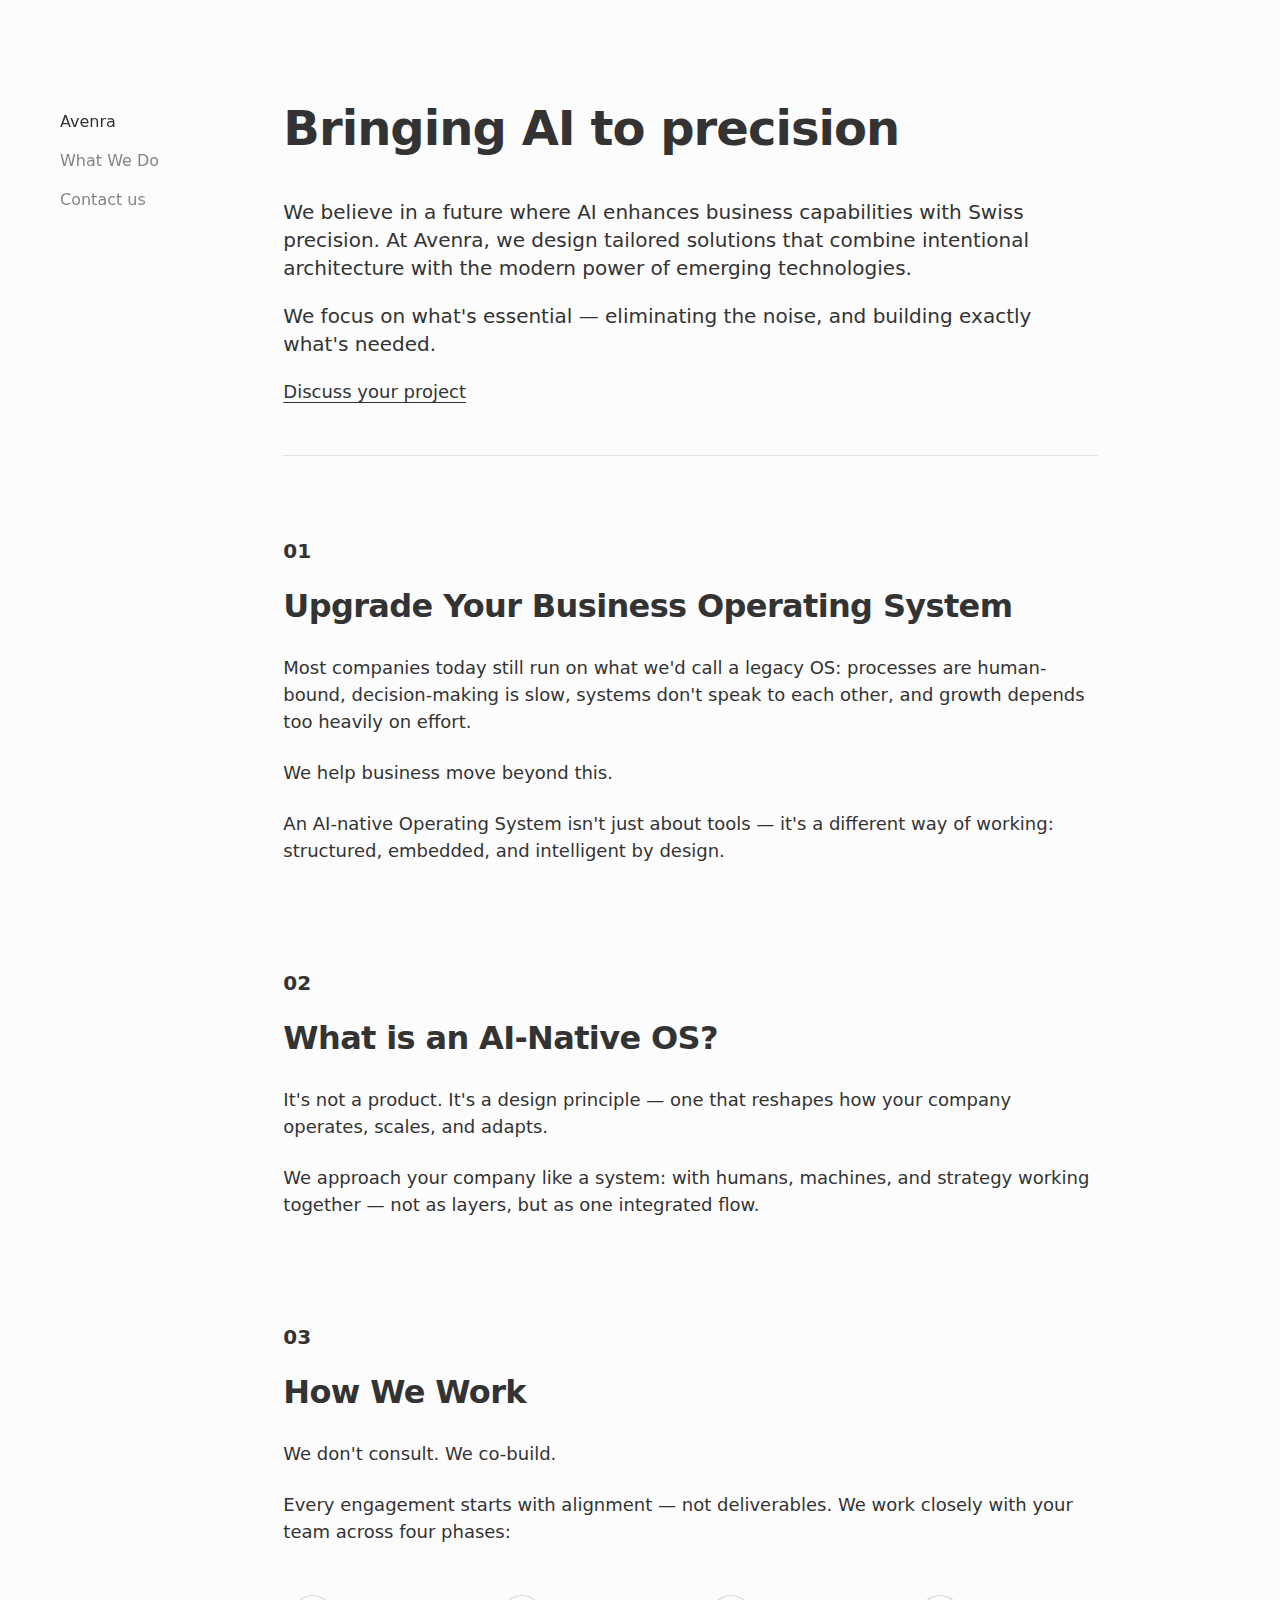
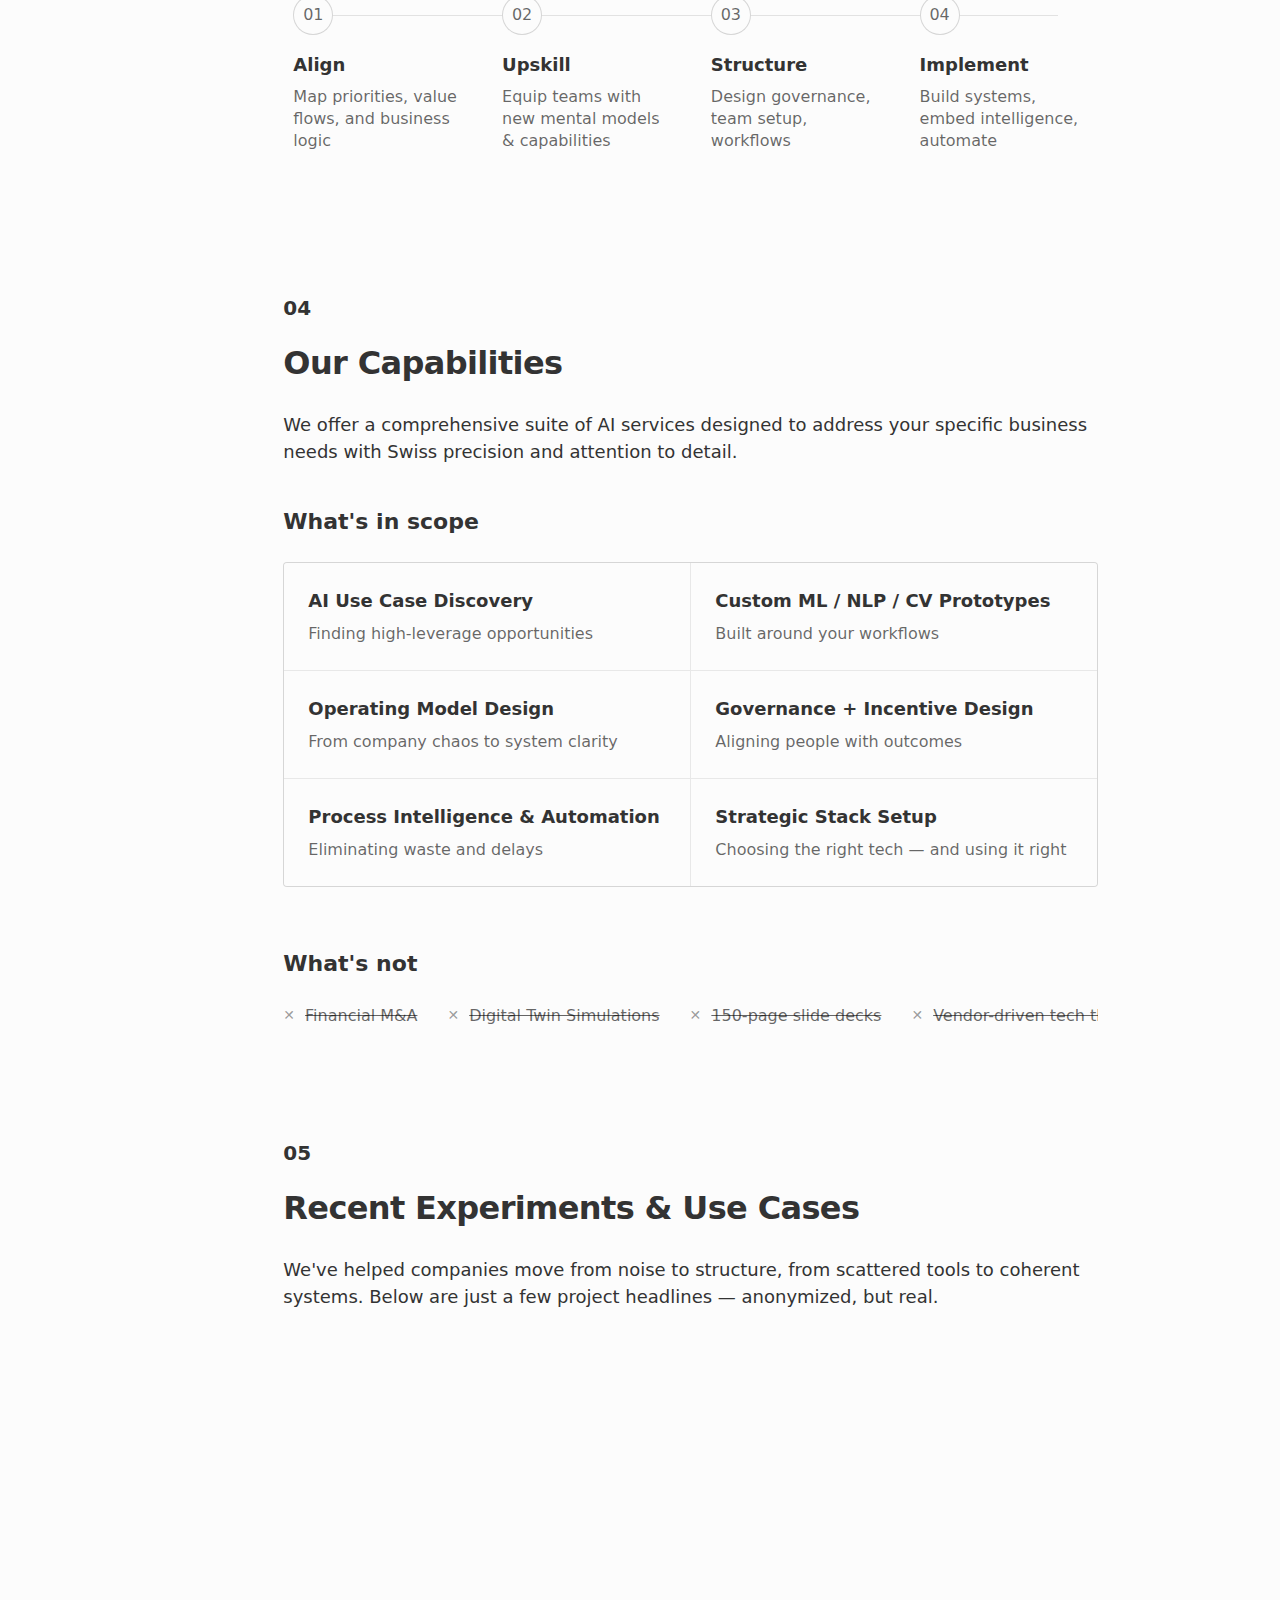
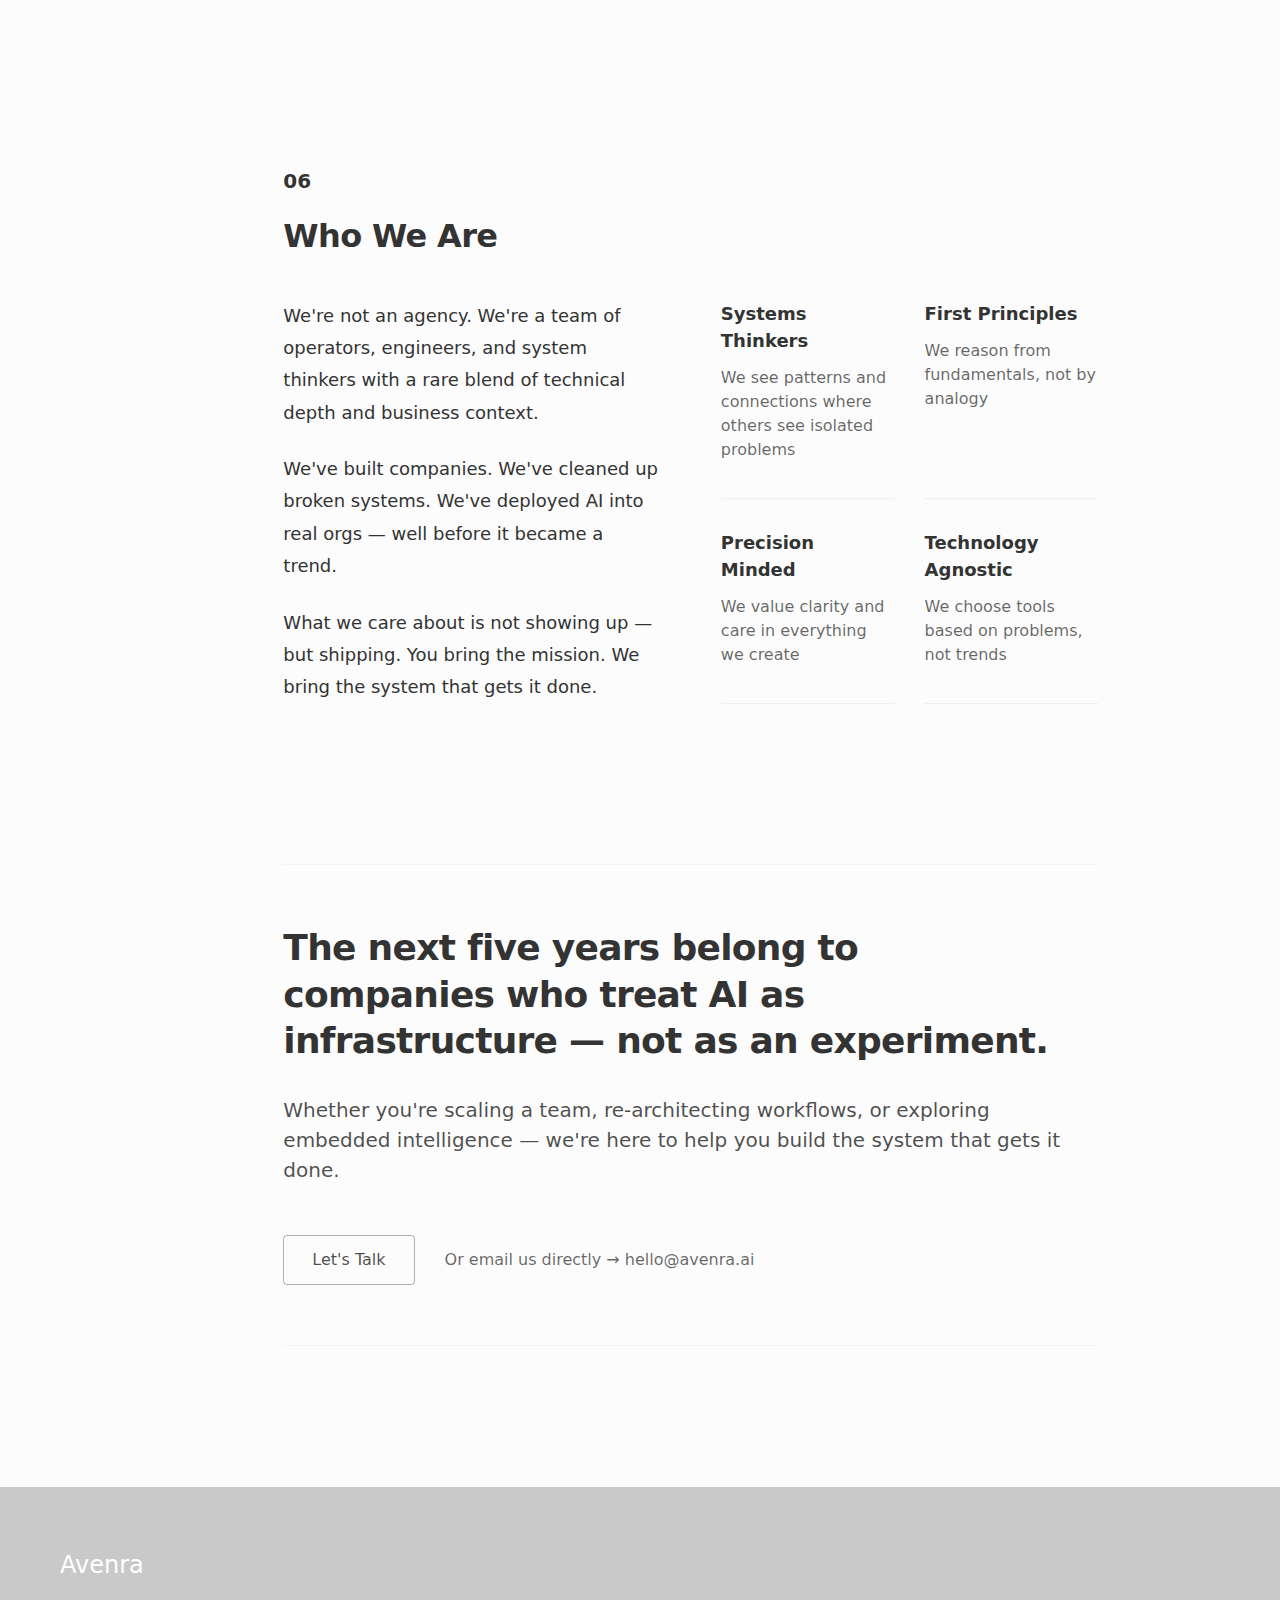
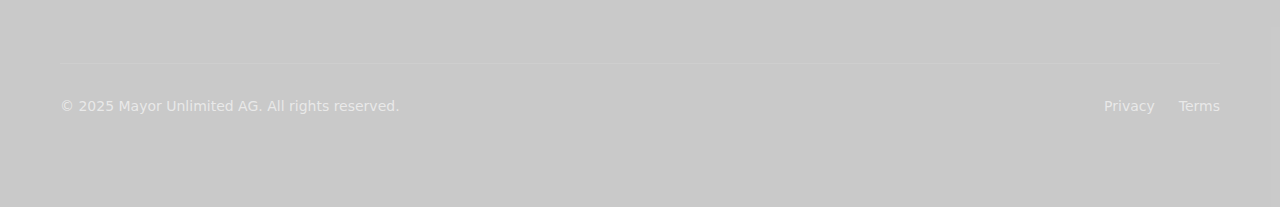
==== index.html @ 65e998b4 "Footer and minor fixes" ====
<!DOCTYPE html>
<html lang="en">
<head>
    <meta charset="UTF-8">
    <meta name="viewport" content="width=device-width, initial-scale=1.0">
    <title>Avenra | AI Solutions with Swiss Precision</title>
    <link rel="stylesheet" href="styles.css">
    <link rel="icon" href="favicon.svg" type="image/svg+xml">
    <link rel="icon" href="favicon.ico" type="image/x-icon">
    <link rel="apple-touch-icon" href="favicon.svg">
</head>
<body>
    <div class="main-grid">
        <div class="sidebar">
            <nav class="sidebar-nav">
                <a href="#top" class="active">Avenra</a>
                <a href="#capabilities">What We Do</a>
                <a href="#cta-section">Contact us</a>
            </nav>
        </div>

        <main class="content" id="top">
            <section class="hero">
                <h1>Bringing AI to precision</h1>
                <div class="hero-description">
                    <p>We believe in a future where AI enhances business capabilities with Swiss precision.
                        At Avenra, we design tailored solutions that combine intentional 
                        architecture with the modern power of emerging technologies.</p>
                    <p>We focus on what's essential — eliminating the noise, and building exactly what's needed.</p>
                    <a href="mailto:info@avenra.ai" class="text-link">Discuss your project</a>
                </div>
            </section>
            
            <hr class="section-divider">

            <section id="solutions" class="feature">
                <div class="feature-number">01</div>
                <h2>Upgrade Your Business Operating System</h2>
                <p>
                    Most companies today still run on what we'd call a legacy OS: processes are human-bound, 
                    decision-making is slow, systems don't speak to each other, and growth depends too heavily on effort.</p>
                <p>We help business move beyond this. </p>
                <p>    An AI-native Operating System isn't just about tools — it's a different way of working: structured, embedded, and intelligent by design.
                </p>
            </section>

            <section class="feature">
                <div class="feature-number">02</div>
                <h2>What is an AI-Native OS?</h2>
                <p>It's not a product.
                    It's a design principle — one that reshapes how your company operates, scales, and adapts.</p>
                    <p>We approach your company like a system:
                        with humans, machines, and strategy working together — not as layers, but as one integrated flow.</p>
            </section>

            <section class="feature">
                <div class="feature-number">03</div>
                <h2>How We Work</h2>
                <p>We don't consult. We co-build.</p>
                <p>Every engagement starts with alignment — not deliverables.
                    We work closely with your team across four phases:</p>
                
                <div class="work-steps">
                    <div class="step">
                        <div class="step-number">01</div>
                        <h3>Align</h3>
                        <p>Map priorities, value flows, and business logic</p>
                    </div>
                    <div class="step">
                        <div class="step-number">02</div>
                        <h3>Upskill</h3>
                        <p>Equip teams with new mental models & capabilities</p>
                    </div>
                    <div class="step">
                        <div class="step-number">03</div>
                        <h3>Structure</h3>
                        <p>Design governance, team setup, workflows</p>
                    </div>
                    <div class="step">
                        <div class="step-number">04</div>
                        <h3>Implement</h3>
                        <p>Build systems, embed intelligence, automate</p>
                    </div>
                </div>
            </section>

            <section class="feature" id="capabilities">
                <div class="feature-number">04</div>
                <h2>Our Capabilities</h2>
                <p>We offer a comprehensive suite of AI services designed to address your specific business needs with Swiss precision and attention to detail.</p>
                
                <div class="scope-header">What's in scope</div>
                
                <div class="capabilities-grid">
                    <div class="capability-item">
                        <h3>AI Use Case Discovery</h3>
                        <p>Finding high-leverage opportunities</p>
                    </div>
                    <div class="capability-item">
                        <h3>Custom ML / NLP / CV Prototypes</h3>
                        <p>Built around your workflows</p>
                    </div>
                    <div class="capability-item">
                        <h3>Operating Model Design</h3>
                        <p>From company chaos to system clarity</p>
                    </div>
                    <div class="capability-item">
                        <h3>Governance + Incentive Design</h3>
                        <p>Aligning people with outcomes</p>
                    </div>
                    <div class="capability-item">
                        <h3>Process Intelligence & Automation</h3>
                        <p>Eliminating waste and delays</p>
                    </div>
                    <div class="capability-item">
                        <h3>Strategic Stack Setup</h3>
                        <p>Choosing the right tech — and using it right</p>
                    </div>
                </div>
                
                <div class="not-in-scope">
                    <h3>What's not</h3>
                    <div class="not-in-scope-items">
                        <div class="not-item">
                            <span>Financial M&A</span>
                        </div>
                        <div class="not-item">
                            <span>Digital Twin Simulations</span>
                        </div>
                        <div class="not-item">
                            <span>150-page slide decks</span>
                        </div>
                        <div class="not-item">
                            <span>Vendor-driven tech theatre</span>
                        </div>
                    </div>
                </div>
            </section>

            <section class="feature">
                <div class="feature-number">05</div>
                <h2>Recent Experiments & Use Cases</h2>
                <p>We've helped companies move from noise to structure, from scattered tools to coherent systems. Below are just a few project headlines — anonymized, but real.</p>
                
                <div class="case-tiles">
                    <div class="case-tile">
                        <div class="case-tag">Commercial</div>
                        <h3>Rebuilding a scaleup's commercial engine using AI workflows</h3>
                    </div>
                    
                    <div class="case-tile">
                        <div class="case-tag">Operations</div>
                        <h3>Installing an internal GPT for operations & compliance</h3>
                    </div>
                    
                    <div class="case-tile">
                        <div class="case-tag">Growth</div>
                        <h3>Turning product signals into warm outbound</h3>
                    </div>
                    
                    <div class="case-tile">
                        <div class="case-tag">Green Energy</div>
                        <h3>Designing an operating model for a green energy startup</h3>
                    </div>
                </div>
            </section>
            
            <section class="feature who-we-are">
                <div class="feature-number">06</div>
                <h2>Who We Are</h2>
                
                <div class="manifesto-layout">
                    <div class="manifesto-text">
                        <p>We're not an agency. We're a team of operators, engineers, and system thinkers with a rare blend of technical depth and business context.</p>
                        <p>We've built companies. We've cleaned up broken systems. We've deployed AI into real orgs — well before it became a trend.</p>
                        <p>What we care about is not showing up — but shipping. You bring the mission. We bring the system that gets it done.</p>
                    </div>
                    
                    <div class="values-grid">
                        <div class="value-item">
                            <h3>Systems Thinkers</h3>
                            <p>We see patterns and connections where others see isolated problems</p>
                        </div>
                        
                        <div class="value-item">
                            <h3>First Principles</h3>
                            <p>We reason from fundamentals, not by analogy</p>
                        </div>
                        
                        <div class="value-item">
                            <h3>Precision Minded</h3>
                            <p>We value clarity and care in everything we create</p>
                        </div>
                        
                        <div class="value-item">
                            <h3>Technology Agnostic</h3>
                            <p>We choose tools based on problems, not trends</p>
                        </div>
                    </div>
                </div>
            </section>
            
            <section class="cta-section" id="cta-section">
                <div class="cta-content">
                    <h2>The next five years belong to companies who treat AI as infrastructure — not as an experiment.</h2>
                    <p>Whether you're scaling a team, re-architecting workflows, or exploring embedded intelligence — we're here to help you build the system that gets it done.</p>
                    
                    <div class="cta-buttons">
                        <a href="#" class="btn-primary">Let's Talk</a>
                        <a href="mailto:hello@avenra.ai" class="btn-secondary">Or email us directly → hello@avenra.ai</a>
                    </div>
                </div>
            </section>
        </main>
    </div>
    
    <div class="clear-fix"></div>
    
    <footer class="footer">
        <div class="footer-bg">
            <video autoplay muted loop playsinline>
                <source src="Serene Alpine Valley Composition.mp4" type="video/mp4">
                <img src="background.png" alt="Alpine landscape">
            </video>
            <div class="overlay"></div>
        </div>
        
        <div class="footer-container">
            <!-- Top section with logo and nav -->
            <div class="footer-top">
                <!-- Left side -->
                <div class="footer-logo">Avenra</div>
                
            </div>
            
            <!-- Bottom section with copyright and legal -->
            <div class="footer-bottom">
                <div class="footer-copyright">© 2025 Mayor Unlimited AG. All rights reserved.</div>
                <div class="footer-legal">
                    <a href="/privacy.html">Privacy</a>
                    <a href="/terms.html">Terms</a>
                </div>
            </div>
        </div>
    </footer>
    
    <script src="script.js"></script>
</body>
</html>
---- styles.css ----
/* Base styles */
:root {
    --primary-color: #0047AB; /* Swiss blue */
    --accent-color: #FF0000; /* Swiss red */
    --text-color: #333333;
    --light-color: #FFFFFF;
    --background-color: #FCFCFC;
    --font-sans: system-ui, -apple-system, BlinkMacSystemFont, "Segoe UI", Roboto, Oxygen, Ubuntu, Cantarell, "Open Sans", "Helvetica Neue", sans-serif;
    --grid-columns: 12; /* 12-column grid */
    --grid-gap: 20px; /* Gap between grid columns */
    --container-width: 1200px; /* Maximum container width */
}

* {
    margin: 0;
    padding: 0;
    box-sizing: border-box;
}

html, body {
    margin: 0;
    padding: 0;
    width: 100%;
    overflow-x: hidden;
    min-height: 100%;
}

html {
    scroll-behavior: smooth;
    scroll-padding-top: 80px; /* Adjusted padding for better alignment with navbar */
}

body {
    font-family: var(--font-sans);
    line-height: 1.5;
    color: var(--text-color);
    background-color: var(--background-color);
    min-height: 100vh;
    display: block;
    margin: 0 auto;
    position: relative;
    overflow-x: hidden;
    width: 100%;
}

a {
    color: inherit;
    text-decoration: none;
}

/* Sidebar */
.sidebar {
    grid-column: 1 / 4; /* Move sidebar to start at column 2 */
    position: fixed;
    top: 0;
    bottom: 0;
    padding: 110px 0 40px 20px; /* Increase top padding to match content */
    display: flex;
    flex-direction: column;
    z-index: 100;
}

/* Logo removed */

.sidebar-nav {
    display: flex;
    flex-direction: column;
    gap: 15px; /* Increase gap for less tight menu */
    padding-top: 0; /* Remove padding as we adjusted the sidebar padding */
}

.sidebar-nav a {
    font-size: 16px;
    color: var(--text-color);
    opacity: 0.6;
    transition: opacity 0.2s ease;
}

.sidebar-nav a:hover {
    opacity: 0.9;
}

/* Active link in sidebar - only for Avenra which is set in HTML */
.sidebar-nav a.active {
    opacity: 1;
    font-weight: 500;
}

/* Main content */
.content {
    grid-column: 3 / 12; /* Restore to the user's preferred layout */
    padding: 0 40px;
    border-bottom-left-radius: 24px;
    border-bottom-right-radius: 24px;
    background-color: var(--background-color);
    margin-bottom: 0; /* Removed overlap with footer */
    position: relative;
    z-index: 2;
}

/* Hero section */
.hero {
    padding: 100px 0 10px; /* Reduced bottom padding */
    width: 100%;
}

.hero h1 {
    font-size: 48px;
    font-weight: 700;
    line-height: 1.2;
    margin-bottom: 40px;
    letter-spacing: -0.02em;
}

.hero-description {
    width: 100%;
}

.hero-description p {
    font-size: 20px;
    margin-bottom: 20px;
    line-height: 1.4;
}

/* Section divider */
.section-divider {
    border: none;
    border-top: 1px solid rgba(0, 0, 0, 0.1);
    margin: 40px 0;
    width: 100%;
}

/* Feature sections */
.feature {
    padding: 40px 0; /* Reduced padding to make blocks closer */
    width: 100%;
}

.feature-number {
    font-size: 20px;
    font-weight: 600;
    margin-bottom: 16px;
}

.feature h2 {
    font-size: 32px;
    font-weight: 700;
    margin-bottom: 24px;
    letter-spacing: -0.02em;
}

.feature p {
    font-size: 18px;
    margin-bottom: 24px;
    line-height: 1.5;
}

.text-link {
    color: var(--text-color);
    font-size: 18px;
    text-decoration: underline;
    text-underline-offset: 4px;
    transition: opacity 0.2s ease;
}

.text-link:hover {
    opacity: 0.7;
}

/* Feature media */
.feature-media {
    margin: 40px 0 80px;
    width: 100%;
}

.feature-demo {
    border-radius: 8px;
    overflow: hidden;
    border: 1px solid rgba(0, 0, 0, 0.1);
}

.demo-container {
    background-color: #f5f5f5;
    height: 300px;
    width: 100%;
}

.demo-caption {
    padding: 16px;
    font-size: 16px;
    text-align: right;
    border-top: 1px solid rgba(0, 0, 0, 0.1);
}

/* Team page styles */
.team-header {
    padding: 100px 0 60px;
    width: 100%;
}

.team-header h1 {
    font-size: 48px;
    font-weight: 700;
    line-height: 1.2;
    margin-bottom: 40px;
    letter-spacing: -0.02em;
}

.team-description {
    width: 100%;
}

.team-description p {
    font-size: 18px;
    margin-bottom: 20px;
    line-height: 1.5;
}

.team-expertise, .team-approach {
    padding: 40px 0;
    width: 100%;
    border-top: 1px solid rgba(0, 0, 0, 0.1);
}

.team-expertise h2, .team-approach h2 {
    font-size: 32px;
    font-weight: 700;
    margin-bottom: 24px;
    letter-spacing: -0.02em;
}

.team-expertise p, .team-approach p {
    font-size: 18px;
    margin-bottom: 20px;
    line-height: 1.5;
}

/* Portfolio page styles */
.portfolio-header {
    padding: 100px 0 60px;
    width: 100%;
}

.portfolio-header h1 {
    font-size: 48px;
    font-weight: 700;
    line-height: 1.2;
    margin-bottom: 40px;
    letter-spacing: -0.02em;
}

.portfolio-description {
    width: 100%;
}

.portfolio-description p {
    font-size: 20px;
    line-height: 1.4;
}

.portfolio-item {
    padding: 60px 0;
    width: 100%;
    border-top: 1px solid rgba(0, 0, 0, 0.1);
}

.portfolio-number {
    font-size: 20px;
    font-weight: 600;
    margin-bottom: 16px;
}

.portfolio-item h2 {
    font-size: 32px;
    font-weight: 700;
    margin-bottom: 24px;
    letter-spacing: -0.02em;
}

.portfolio-item p {
    font-size: 18px;
    margin-bottom: 24px;
    line-height: 1.5;
}

/* Responsive adjustments */
@media (max-width: 1200px) {
    .sidebar {
        grid-column: 1 / 3;
    }
    
    .content {
        grid-column: 3 / 13;
    }
}

@media (max-width: 768px) {
    body {
        display: block;
        overflow-x: hidden;
    }
    
    .main-grid {
        display: block;
    }
    
    .sidebar {
        position: sticky;
        top: 0;
        width: 100%;
        padding: 16px 20px;
        flex-direction: row;
        justify-content: space-between;
        align-items: center;
        border-bottom: 1px solid rgba(0, 0, 0, 0.1);
        background-color: rgba(255, 255, 255, 0.95);
        backdrop-filter: blur(10px);
        z-index: 1000;
    }
    
    .sidebar-nav {
        flex-direction: row;
        gap: 24px;
        padding-top: 0;
    }
    
    .sidebar-nav a {
        font-size: 15px;
        padding: 4px 0;
    }
    
    .content {
        width: 100%;
        padding: 20px 24px;
        border-bottom-left-radius: 12px;
        border-bottom-right-radius: 12px;
        grid-column: unset;
    }
    
    .hero {
        padding: 40px 0 30px;
    }
    
    .hero h1 {
        font-size: 36px;
        margin-bottom: 24px;
    }
    
    .hero-description p {
        font-size: 18px;
        margin-bottom: 16px;
    }
    
    .feature {
        padding: 40px 0;
    }
    
    .feature-number {
        font-size: 18px;
        margin-bottom: 12px;
    }
    
    .feature h2 {
        font-size: 28px;
        margin-bottom: 20px;
    }
    
    .feature p {
        font-size: 16px;
        margin-bottom: 20px;
        line-height: 1.5;
    }
    
    .work-steps {
        grid-template-columns: 1fr;
        gap: 30px;
        margin: 36px 0;
    }
    
    .work-steps::before {
        top: 0;
        bottom: 0;
        left: 20px;
        right: auto;
        width: 1px;
        height: calc(100% - 60px);
        margin-top: 30px;
    }
    
    .step {
        padding-left: 60px;
    }
    
    .step-number {
        position: absolute;
        left: 0;
        top: 0;
        width: 36px;
        height: 36px;
        font-size: 14px;
    }
    
    .capabilities-grid {
        grid-template-columns: 1fr;
        gap: 1px;
    }
    
    .capability-item {
        padding: 20px;
    }
    
    .capability-item h3 {
        font-size: 16px;
    }
    
    .capability-item p {
        font-size: 15px;
    }
    
    .case-tiles {
        grid-template-columns: 1fr;
        gap: 20px;
        margin: 30px 0;
    }
    
    .case-tile {
        padding: 16px 0 16px 0;
    }
    
    .case-tag {
        font-size: 10px;
        padding: 2px 5px;
        margin-bottom: 10px;
    }
    
    .case-tile h3 {
        font-size: 16px;
    }
    
    .manifesto-layout {
        grid-template-columns: 1fr;
        gap: 30px;
        margin-top: 30px;
    }
    
    .manifesto-text p {
        font-size: 16px;
        line-height: 1.7;
        margin-bottom: 18px;
    }
    
    .values-grid {
        grid-template-columns: 1fr;
        gap: 20px;
    }
    
    .value-item {
        padding-bottom: 16px;
    }
    
    .value-item h3 {
        font-size: 16px;
        margin-bottom: 8px;
    }
    
    .value-item p {
        font-size: 15px;
    }
    
    .cta-section {
        margin: 50px 0 40px;
        padding: 30px 0;
    }
    
    .cta-content h2 {
        font-size: 26px;
        margin-bottom: 20px;
    }
    
    .cta-content p {
        font-size: 16px;
        margin-bottom: 30px;
    }
    
    .cta-buttons {
        flex-direction: column;
        align-items: flex-start;
        gap: 16px;
    }
    
    .btn-primary {
        padding: 10px 24px;
        font-size: 15px;
        width: 100%;
        text-align: center;
    }
    
    .btn-secondary {
        font-size: 15px;
    }
}

/* Capabilities Grid */
.scope-header {
    font-size: 22px;
    font-weight: 600;
    margin: 40px 0 24px;
    color: var(--text-color);
}

.capabilities-grid {
    display: grid;
    grid-template-columns: repeat(2, 1fr);
    gap: 1px;
    margin: 0 0 40px;
    border: 1px solid rgba(0, 0, 0, 0.08);
    border-radius: 4px;
    background-color: rgba(0, 0, 0, 0.08);
    overflow: hidden;
}

.capability-item {
    padding: 24px;
    background-color: var(--background-color);
    transition: all 0.2s ease;
}

.capability-item h3 {
    font-size: 18px;
    font-weight: 600;
    margin-bottom: 8px;
    color: var(--text-color);
}

.capability-item p {
    font-size: 16px;
    color: rgba(0, 0, 0, 0.6);
    margin: 0;
}

.capability-item:hover {
    background-color: rgba(0, 0, 0, 0.02);
    transform: translateY(-1px);
}

@media (max-width: 768px) {
    .capabilities-grid {
        grid-template-columns: 1fr;
    }
}

/* What's not section */
.not-in-scope {
    margin: 60px 0 20px;
}

.not-in-scope h3 {
    font-size: 22px;
    font-weight: 600;
    margin-bottom: 24px;
    color: var(--text-color);
}

.not-in-scope-items {
    display: flex;
    flex-wrap: nowrap;
    gap: 30px;
    overflow-x: auto;
    padding-bottom: 10px;
}

.not-item {
    background-color: transparent;
    padding: 0;
    display: inline-flex;
    align-items: center;
    white-space: nowrap;
}

.not-item span {
    font-size: 16px;
    color: rgba(0, 0, 0, 0.6);
    text-decoration: line-through;
    position: relative;
}

.not-item::before {
    content: "✕";
    display: inline-block;
    margin-right: 10px;
    font-size: 14px;
    color: rgba(0, 0, 0, 0.4);
}

@media (max-width: 768px) {
    .not-in-scope-items {
        overflow-x: auto;
        flex-wrap: nowrap;
        gap: 20px;
        padding-bottom: 10px;
    }
    
    .not-item {
        white-space: nowrap;
    }
}

/* Work Steps */
.work-steps {
    display: grid;
    grid-template-columns: repeat(4, 1fr);
    gap: 20px;
    margin: 40px 0;
    position: relative;
}

.work-steps::before {
    content: "";
    position: absolute;
    top: 30px;
    left: 40px;
    right: 40px;
    height: 1px;
    background-color: rgba(0, 0, 0, 0.1);
    z-index: 0;
}

.step {
    display: flex;
    flex-direction: column;
    position: relative;
    padding: 10px 10px 20px;
    transition: all 0.3s ease;
}

.step-number {
    width: 40px;
    height: 40px;
    border-radius: 50%;
    border: 1px solid rgba(0, 0, 0, 0.15);
    display: flex;
    align-items: center;
    justify-content: center;
    font-size: 16px;
    font-weight: 500;
    color: rgba(0, 0, 0, 0.6);
    background-color: var(--background-color);
    margin-bottom: 16px;
    z-index: 1;
    transition: all 0.3s ease;
}

.step h3 {
    font-size: 18px;
    font-weight: 600;
    margin-bottom: 8px;
    color: var(--text-color);
}

.step p {
    font-size: 16px;
    color: rgba(0, 0, 0, 0.6);
    margin: 0;
    line-height: 1.4;
}

.step:hover {
    transform: translateY(-2px);
}

.step:hover .step-number {
    border-color: rgba(0, 0, 0, 0.3);
    color: rgba(0, 0, 0, 0.8);
}

/* Responsive adjustments for work steps */
@media (max-width: 992px) {
    .work-steps {
        grid-template-columns: repeat(2, 1fr);
        row-gap: 40px;
    }
    
    .work-steps::before {
        display: none;
    }
}

@media (max-width: 768px) {
    .work-steps {
        grid-template-columns: 1fr;
        gap: 30px;
    }
    
    .work-steps::before {
        top: 0;
        bottom: 0;
        left: 20px;
        right: auto;
        width: 1px;
        height: calc(100% - 60px);
        margin-top: 30px;
    }
    
    .step {
        padding-left: 60px;
    }
    
    .step-number {
        position: absolute;
        left: 0;
        top: 0;
    }
}

/* Case Tiles */
.case-tiles {
    display: grid;
    grid-template-columns: repeat(2, 1fr);
    gap: 30px;
    margin: 40px 0;
}

.case-tile {
    padding: 24px 0 20px 0;
    border-radius: 0;
    background-color: transparent;
    transition: all 0.25s ease;
    position: relative;
    opacity: 0;
    transform: translateY(12px);
    animation: fadeInUp 0.5s ease forwards;
    border-bottom: 1px solid rgba(0, 0, 0, 0.03);
}

.case-tile:nth-child(2) {
    animation-delay: 0.08s;
}

.case-tile:nth-child(3) {
    animation-delay: 0.16s;
}

.case-tile:nth-child(4) {
    animation-delay: 0.24s;
}

@keyframes fadeInUp {
    from {
        opacity: 0;
        transform: translateY(12px);
    }
    to {
        opacity: 1;
        transform: translateY(0);
    }
}

.case-tag {
    display: inline-block;
    font-size: 11px;
    font-weight: 500;
    color: rgba(0, 0, 0, 0.5);
    background-color: rgba(0, 0, 0, 0.03);
    padding: 3px 6px;
    border-radius: 2px;
    margin-bottom: 12px;
    text-transform: uppercase;
    letter-spacing: 0.5px;
}

.case-tile h3 {
    font-size: 18px;
    font-weight: 500;
    line-height: 1.4;
    color: var(--text-color);
    margin: 0;
}

@media (max-width: 768px) {
    .case-tiles {
        grid-template-columns: 1fr;
        gap: 16px;
    }
    
    .case-tile {
        padding: 20px 0 16px 0;
    }
}

/* CTA Section */
.cta-section {
    margin: 100px 0 60px;
    padding: 60px 0;
    background-color: transparent;
    border-top: 1px solid rgba(0, 0, 0, 0.03);
    border-bottom: 1px solid rgba(0, 0, 0, 0.03);
}

.cta-content {
    max-width: 780px;
}

.cta-content h2 {
    font-size: 36px;
    font-weight: 600;
    line-height: 1.3;
    margin-bottom: 30px;
    letter-spacing: -0.02em;
}

.cta-content p {
    font-size: 20px;
    line-height: 1.5;
    color: rgba(0, 0, 0, 0.7);
    margin-bottom: 50px;
}

.cta-buttons {
    display: flex;
    flex-wrap: wrap;
    gap: 30px;
    align-items: center;
}

.btn-primary {
    display: inline-block;
    padding: 12px 28px;
    border: 1px solid rgba(0, 0, 0, 0.3);
    border-radius: 4px;
    font-size: 16px;
    font-weight: 500;
    color: rgba(0, 0, 0, 0.7);
    background-color: transparent;
    transition: all 0.2s ease;
}

.btn-primary:hover {
    background-color: rgba(0, 0, 0, 0.05);
}

.btn-secondary {
    display: inline-block;
    font-size: 16px;
    color: rgba(0, 0, 0, 0.6);
    transition: all 0.2s ease;
}

.btn-secondary:hover {
    text-decoration: underline;
}

@media (max-width: 768px) {
    .cta-section {
        margin: 60px 0 40px;
        padding: 40px 0;
    }
    
    .cta-content h2 {
        font-size: 28px;
        margin-bottom: 24px;
    }
    
    .cta-content p {
        font-size: 18px;
        margin-bottom: 36px;
    }
    
    .cta-buttons {
        flex-direction: column;
        align-items: flex-start;
        gap: 20px;
    }
}

/* Who We Are - Manifesto Layout */
.who-we-are {
    padding-bottom: 60px;
}

.manifesto-layout {
    display: grid;
    grid-template-columns: 1fr 1fr;
    gap: 60px;
    margin-top: 40px;
}

.manifesto-text p {
    font-size: 18px;
    line-height: 1.8; /* Increase line height for better readability */
    margin-bottom: 24px;
}

.manifesto-text p:last-child {
    margin-bottom: 0;
}

.values-grid {
    display: grid;
    grid-template-columns: 1fr 1fr;
    gap: 30px;
}

.value-item {
    padding-bottom: 20px;
    border-bottom: 1px solid rgba(0, 0, 0, 0.05);
}

.value-item h3 {
    font-size: 18px;
    font-weight: 600;
    margin-bottom: 12px;
    color: var(--text-color);
}

.value-item p {
    font-size: 16px;
    line-height: 1.5;
    color: rgba(0, 0, 0, 0.6);
    margin: 0;
}

@media (max-width: 992px) {
    .manifesto-layout {
        grid-template-columns: 1fr;
        gap: 40px;
    }
}

@media (max-width: 768px) {
    .values-grid {
        grid-template-columns: 1fr;
        gap: 24px;
    }
}

/* Privacy and Terms styles */
.privacy-header, .terms-header {
    padding: 100px 0 40px;
    width: 100%;
}

.privacy-header h1, .terms-header h1 {
    font-size: 48px;
    font-weight: 700;
    line-height: 1.2;
    margin-bottom: 20px;
    letter-spacing: -0.02em;
}

.privacy-description p, .terms-description p {
    font-size: 16px;
    color: rgba(0, 0, 0, 0.6);
    margin-bottom: 0;
}

.privacy-section, .terms-section {
    padding: 30px 0;
    border-top: 1px solid rgba(0, 0, 0, 0.08);
}

.privacy-section:first-of-type, .terms-section:first-of-type {
    border-top: none;
}

.privacy-section h2, .terms-section h2 {
    font-size: 24px;
    font-weight: 600;
    margin-bottom: 20px;
}

.privacy-section p, .terms-section p {
    font-size: 16px;
    line-height: 1.6;
    margin-bottom: 16px;
    color: rgba(0, 0, 0, 0.8);
}

.privacy-section ul, .terms-section ul {
    margin-left: 20px;
    margin-bottom: 16px;
}

.privacy-section li, .terms-section li {
    font-size: 16px;
    line-height: 1.6;
    margin-bottom: 8px;
    color: rgba(0, 0, 0, 0.8);
}

.main-grid {
    max-width: var(--container-width);
    margin: 0 auto;
    display: grid;
    grid-template-columns: repeat(12, 1fr);
    grid-gap: var(--grid-gap);
}

/* Footer */
.footer {
    position: relative;
    width: 100vw;
    left: 50%;
    right: 50%;
    margin-left: -50vw;
    margin-right: -50vw;
    margin-top: 80px;
    margin-bottom: 0;
    padding: 0;
    min-height: 320px;
    overflow: hidden;
    box-sizing: border-box;
}

.footer-bg {
    position: absolute;
    top: 0;
    left: 0;
    right: 0;
    width: 100%;
    height: 100%;
    z-index: 0;
}

.footer-bg video {
    position: absolute;
    top: 0;
    left: 0;
    width: 100%;
    height: 100%;
    object-fit: cover;
}

.overlay {
    position: absolute;
    top: 0;
    left: 0;
    width: 100%;
    height: 100%;
    background-color: rgba(0, 0, 0, 0.2);
}

.footer-container {
    position: relative;
    z-index: 1;
    width: 100%;
    max-width: 1280px;
    margin: 0 auto;
    padding: 60px 60px 40px;
    color: var(--light-color);
    display: flex;
    flex-direction: column;
    gap: 80px;
}

/* Top section with logo and nav */
.footer-top {
    display: flex;
    flex-direction: column;
    gap: 32px;
    align-items: flex-start;
}

.footer-logo {
    font-size: 24px;
    font-weight: 400;
    color: var(--light-color);
    cursor: default;
}

.footer-nav {
    display: flex;
    flex-wrap: wrap;
    gap: 24px;
    position: relative;
    z-index: 5;
}

.footer-nav a {
    color: rgba(255, 255, 255, 0.8);
    font-size: 16px;
    transition: color 0.3s ease;
    text-decoration: none;
    margin: -8px;
    cursor: pointer;
}

.footer-nav a:hover {
    color: #FFFFFF;
}

/* Bottom section with copyright and legal */
.footer-bottom {
    display: flex;
    justify-content: space-between;
    align-items: center;
    border-top: 1px solid rgba(255, 255, 255, 0.1);
    padding-top: 32px;
}

.footer-copyright {
    font-size: 14px;
    color: rgba(255, 255, 255, 0.6);
}

.footer-legal {
    display: flex;
    gap: 24px;
}

.footer-legal a {
    font-size: 14px;
    color: rgba(255, 255, 255, 0.6);
    transition: color 0.3s ease;
    text-decoration: none;
}

.footer-legal a:hover {
    color: rgba(255, 255, 255, 0.95);
}

/* Responsive adjustments */
@media (max-width: 768px) {
    .footer-container {
        padding: 40px 24px 32px;
        gap: 60px;
    }
    
    .footer-bottom {
        flex-direction: column;
        align-items: flex-start;
        gap: 24px;
    }
}

.clear-fix {
    clear: both;
    width: 100%;
    height: 1px;
}

.nav-link {
    display: inline-block;
}

.nav-link:hover {
    color: #FFFFFF;
}

.footer-nav-link {
    color: rgba(255, 255, 255, 0.8) !important;
    font-size: 16px;
    transition: color 0.3s ease;
    text-decoration: none;
    display: inline-block; 
    padding: 8px;
    position: relative;
    z-index: 10;
    cursor: pointer;
}

.footer-nav-link:hover {
    color: #FFFFFF !important;
}
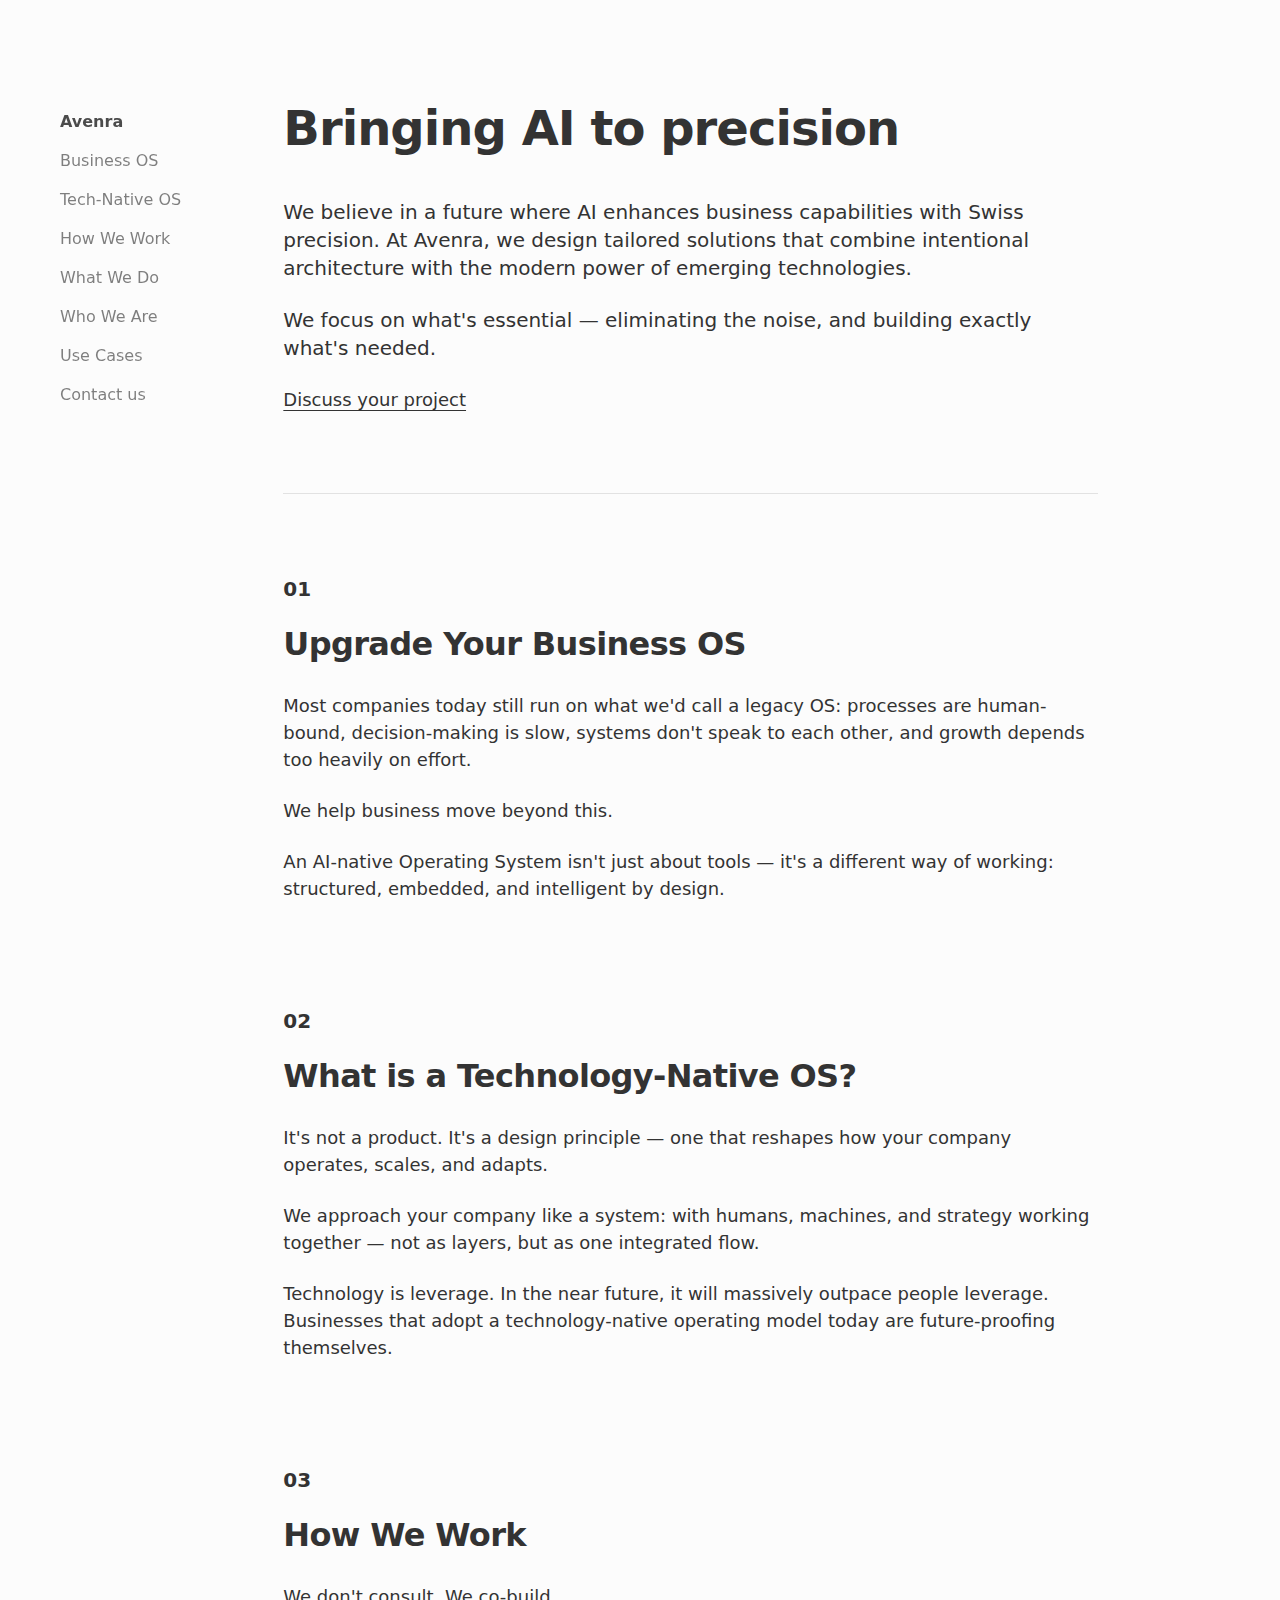
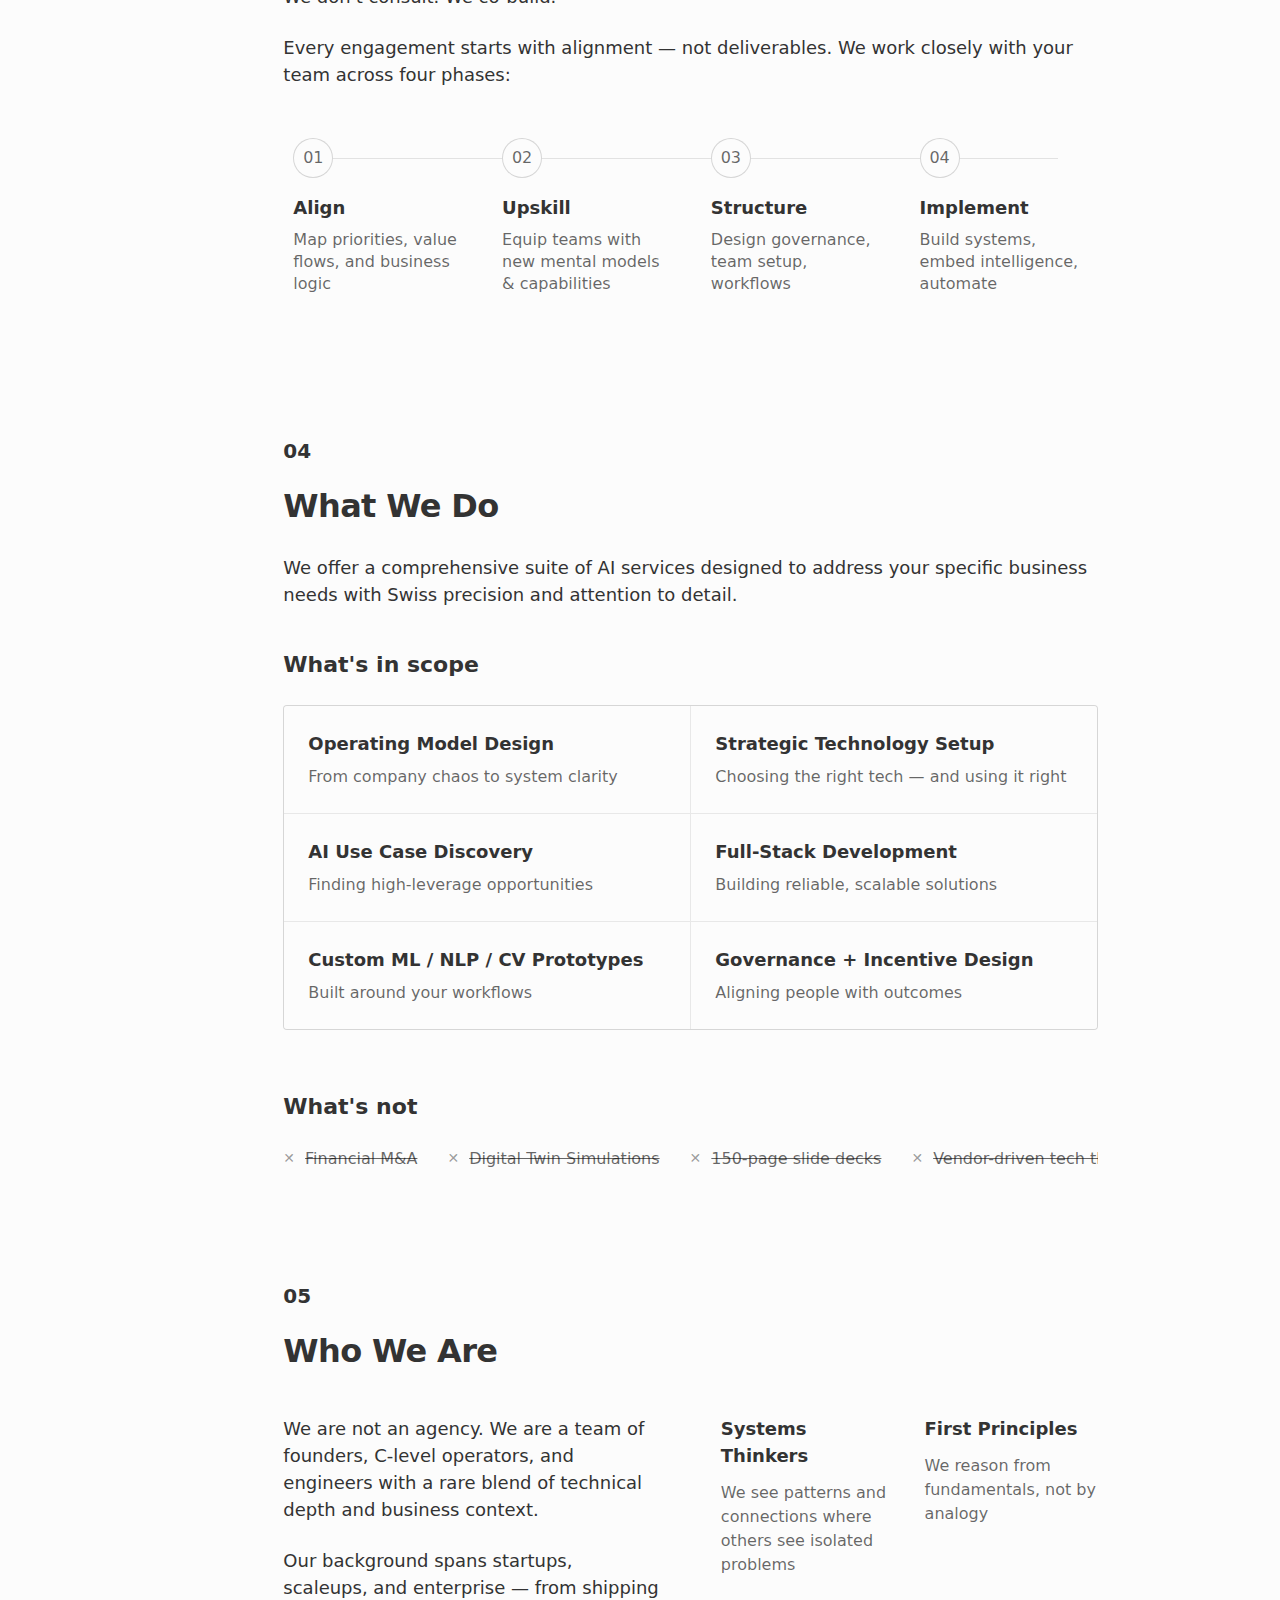
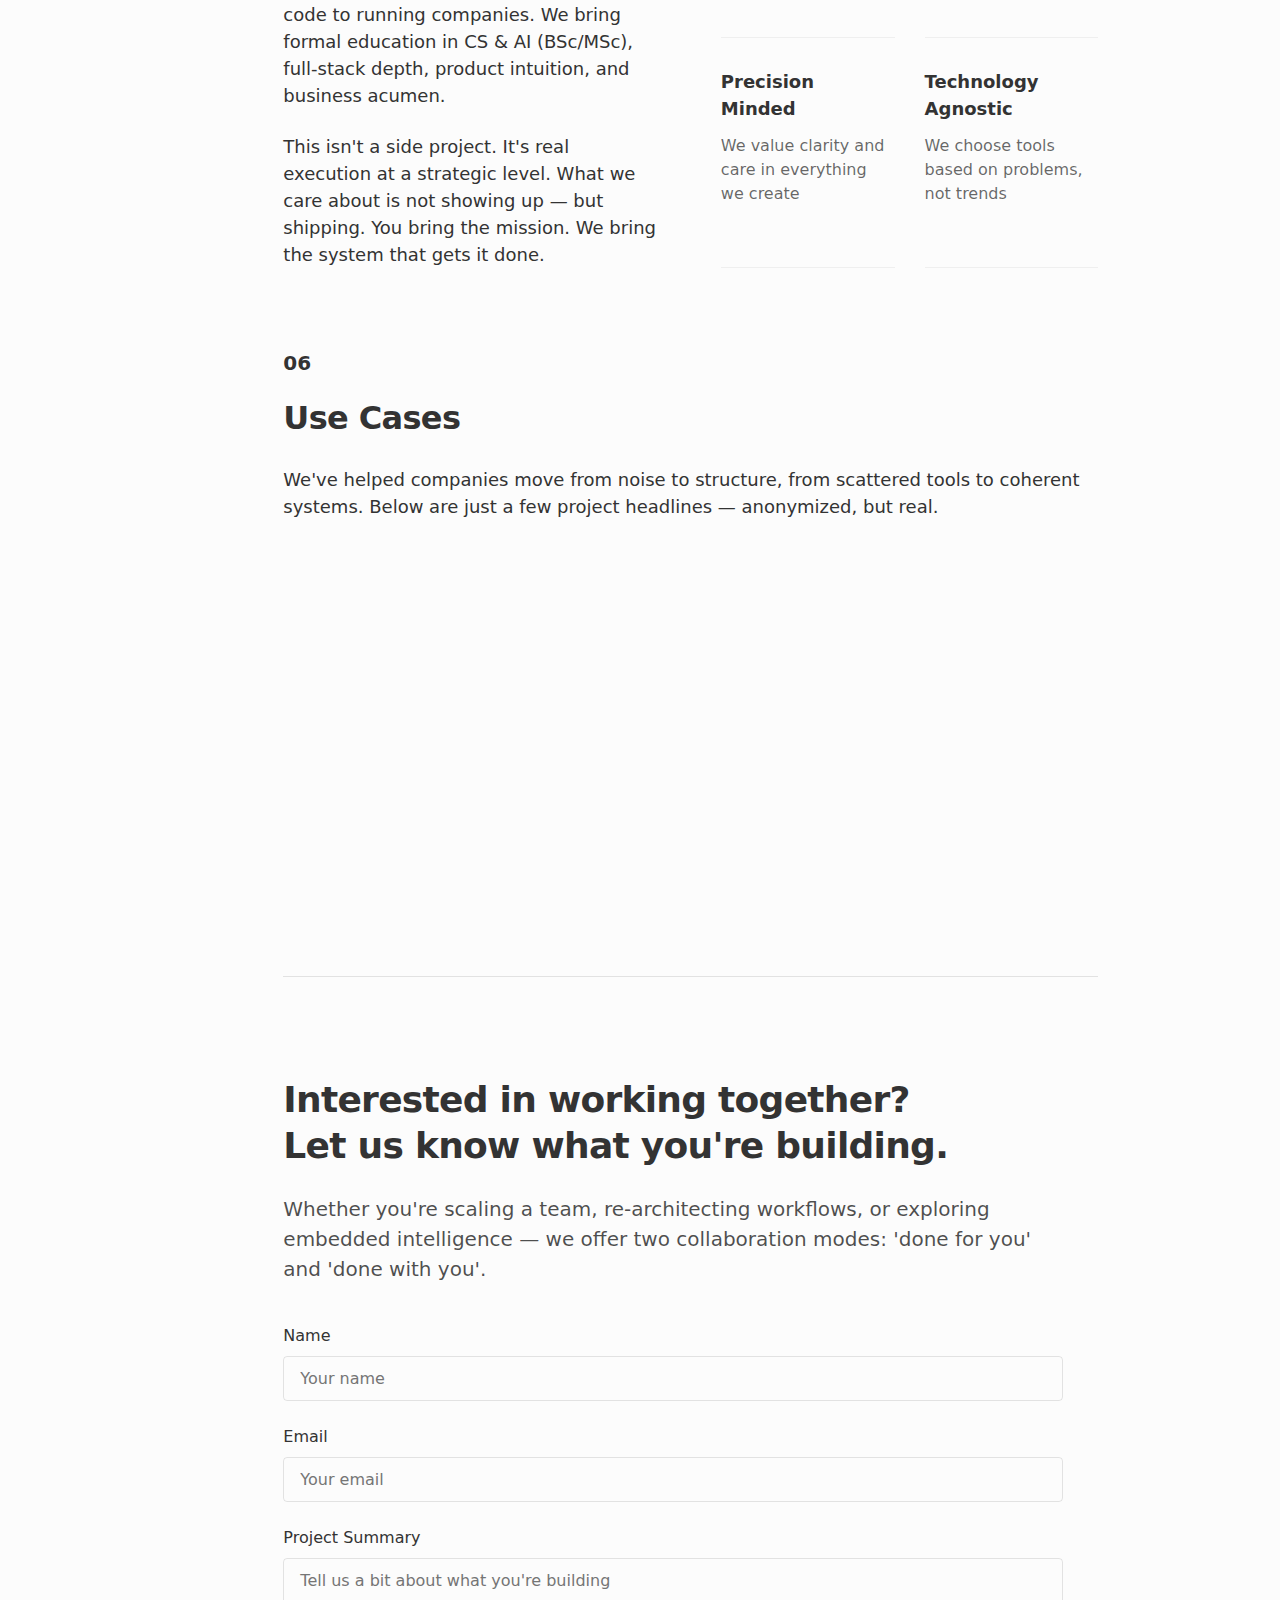
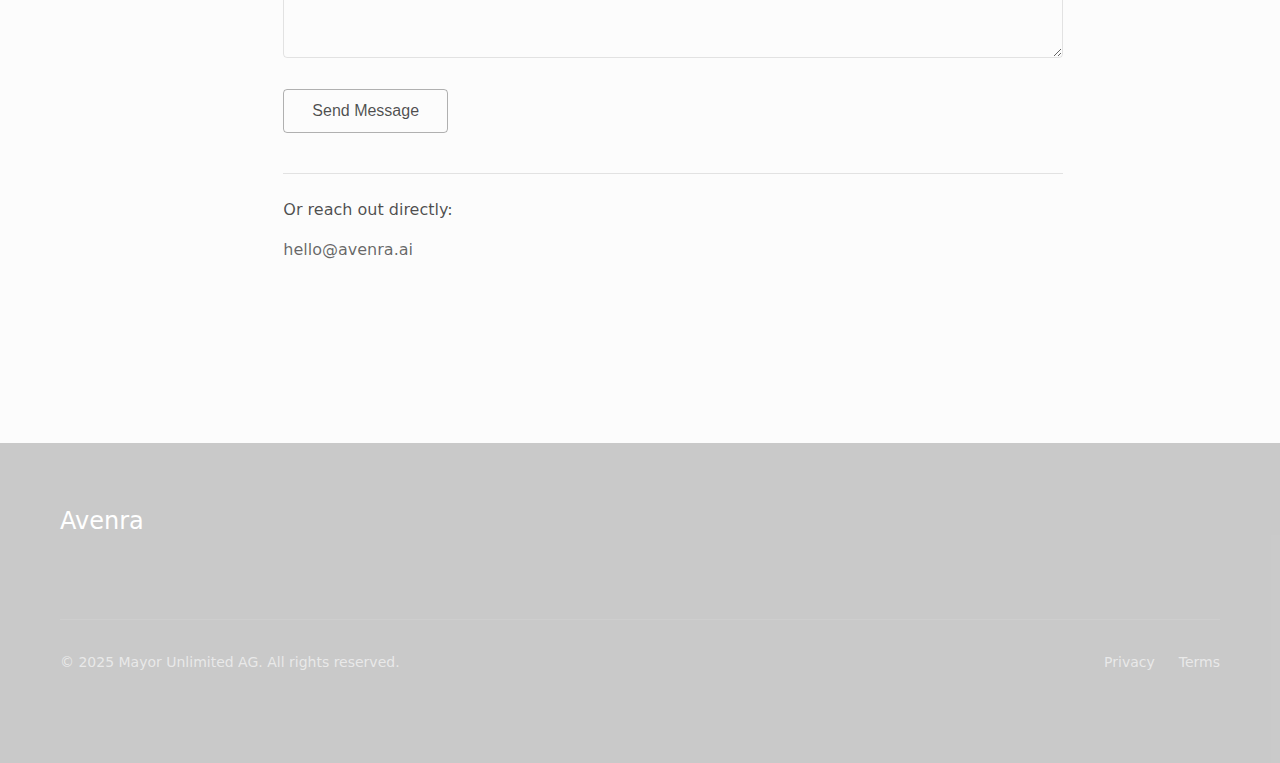
==== commit a629708e: "Updating after comments" ====
--- a/index.html
+++ b/index.html
@@ -13,8 +13,13 @@
     <div class="main-grid">
         <div class="sidebar">
             <nav class="sidebar-nav">
-                <a href="#top" class="active">Avenra</a>
+                <a href="#top" class="logo">Avenra</a>
+                <a href="#business-os">Business OS</a>
+                <a href="#ai-native-os">Tech-Native OS</a>
+                <a href="#how-we-work">How We Work</a>
                 <a href="#capabilities">What We Do</a>
+                <a href="#who-we-are">Who We Are</a>
+                <a href="#experiments">Use Cases</a>
                 <a href="#cta-section">Contact us</a>
             </nav>
         </div>
@@ -33,9 +38,9 @@
             
             <hr class="section-divider">
 
-            <section id="solutions" class="feature">
+            <section id="business-os" class="feature">
                 <div class="feature-number">01</div>
-                <h2>Upgrade Your Business Operating System</h2>
+                <h2>Upgrade Your Business OS</h2>
                 <p>
                     Most companies today still run on what we'd call a legacy OS: processes are human-bound, 
                     decision-making is slow, systems don't speak to each other, and growth depends too heavily on effort.</p>
@@ -44,16 +49,18 @@
                 </p>
             </section>
 
-            <section class="feature">
+            <section id="ai-native-os" class="feature">
                 <div class="feature-number">02</div>
-                <h2>What is an AI-Native OS?</h2>
+                <h2>What is a Technology-Native OS?</h2>
                 <p>It's not a product.
                     It's a design principle — one that reshapes how your company operates, scales, and adapts.</p>
                     <p>We approach your company like a system:
                         with humans, machines, and strategy working together — not as layers, but as one integrated flow.</p>
-            </section>
-
-            <section class="feature">
+                    <p>Technology is leverage. In the near future, it will massively outpace people leverage. Businesses that adopt a technology-native operating model today are future-proofing themselves.</p>
+            </section>
+            
+
+            <section id="how-we-work" class="feature">
                 <div class="feature-number">03</div>
                 <h2>How We Work</h2>
                 <p>We don't consult. We co-build.</p>
@@ -86,35 +93,35 @@
 
             <section class="feature" id="capabilities">
                 <div class="feature-number">04</div>
-                <h2>Our Capabilities</h2>
+                <h2>What We Do</h2>
                 <p>We offer a comprehensive suite of AI services designed to address your specific business needs with Swiss precision and attention to detail.</p>
                 
                 <div class="scope-header">What's in scope</div>
                 
                 <div class="capabilities-grid">
+                    <div class="capability-item">
+                        <h3>Operating Model Design</h3>
+                        <p>From company chaos to system clarity</p>
+                    </div>
+                    <div class="capability-item">
+                        <h3>Strategic Technology Setup</h3>
+                        <p>Choosing the right tech — and using it right</p>
+                    </div>
                     <div class="capability-item">
                         <h3>AI Use Case Discovery</h3>
                         <p>Finding high-leverage opportunities</p>
                     </div>
                     <div class="capability-item">
+                        <h3>Full-Stack Development</h3>
+                        <p>Building reliable, scalable solutions</p>
+                    </div>
+                    <div class="capability-item">
                         <h3>Custom ML / NLP / CV Prototypes</h3>
                         <p>Built around your workflows</p>
                     </div>
                     <div class="capability-item">
-                        <h3>Operating Model Design</h3>
-                        <p>From company chaos to system clarity</p>
-                    </div>
-                    <div class="capability-item">
                         <h3>Governance + Incentive Design</h3>
                         <p>Aligning people with outcomes</p>
-                    </div>
-                    <div class="capability-item">
-                        <h3>Process Intelligence & Automation</h3>
-                        <p>Eliminating waste and delays</p>
-                    </div>
-                    <div class="capability-item">
-                        <h3>Strategic Stack Setup</h3>
-                        <p>Choosing the right tech — and using it right</p>
                     </div>
                 </div>
                 
@@ -137,9 +144,44 @@
                 </div>
             </section>
 
-            <section class="feature">
+            <section id="who-we-are" class="feature who-we-are">
                 <div class="feature-number">05</div>
-                <h2>Recent Experiments & Use Cases</h2>
+                <h2>Who We Are</h2>
+                
+                <div class="manifesto-layout">
+                    <div class="manifesto-text">
+                        <p>We are not an agency. We are a team of founders, C-level operators, and engineers with a rare blend of technical depth and business context.</p>
+                        <p>Our background spans startups, scaleups, and enterprise — from shipping code to running companies. We bring formal education in CS & AI (BSc/MSc), full-stack depth, product intuition, and business acumen.</p>
+                        <p>This isn't a side project. It's real execution at a strategic level. What we care about is not showing up — but shipping. You bring the mission. We bring the system that gets it done.</p>
+                    </div>
+                    
+                    <div class="values-grid">
+                        <div class="value-item">
+                            <h3>Systems Thinkers</h3>
+                            <p>We see patterns and connections where others see isolated problems</p>
+                        </div>
+                        
+                        <div class="value-item">
+                            <h3>First Principles</h3>
+                            <p>We reason from fundamentals, not by analogy</p>
+                        </div>
+                        
+                        <div class="value-item">
+                            <h3>Precision Minded</h3>
+                            <p>We value clarity and care in everything we create</p>
+                        </div>
+                        
+                        <div class="value-item">
+                            <h3>Technology Agnostic</h3>
+                            <p>We choose tools based on problems, not trends</p>
+                        </div>
+                    </div>
+                </div>
+            </section>
+
+            <section id="experiments" class="feature">
+                <div class="feature-number">06</div>
+                <h2>Use Cases</h2>
                 <p>We've helped companies move from noise to structure, from scattered tools to coherent systems. Below are just a few project headlines — anonymized, but real.</p>
                 
                 <div class="case-tiles">
@@ -164,50 +206,33 @@
                     </div>
                 </div>
             </section>
-            
-            <section class="feature who-we-are">
-                <div class="feature-number">06</div>
-                <h2>Who We Are</h2>
-                
-                <div class="manifesto-layout">
-                    <div class="manifesto-text">
-                        <p>We're not an agency. We're a team of operators, engineers, and system thinkers with a rare blend of technical depth and business context.</p>
-                        <p>We've built companies. We've cleaned up broken systems. We've deployed AI into real orgs — well before it became a trend.</p>
-                        <p>What we care about is not showing up — but shipping. You bring the mission. We bring the system that gets it done.</p>
-                    </div>
-                    
-                    <div class="values-grid">
-                        <div class="value-item">
-                            <h3>Systems Thinkers</h3>
-                            <p>We see patterns and connections where others see isolated problems</p>
-                        </div>
-                        
-                        <div class="value-item">
-                            <h3>First Principles</h3>
-                            <p>We reason from fundamentals, not by analogy</p>
-                        </div>
-                        
-                        <div class="value-item">
-                            <h3>Precision Minded</h3>
-                            <p>We value clarity and care in everything we create</p>
-                        </div>
-                        
-                        <div class="value-item">
-                            <h3>Technology Agnostic</h3>
-                            <p>We choose tools based on problems, not trends</p>
-                        </div>
-                    </div>
-                </div>
-            </section>
+
+            <hr class="section-divider">
             
             <section class="cta-section" id="cta-section">
                 <div class="cta-content">
-                    <h2>The next five years belong to companies who treat AI as infrastructure — not as an experiment.</h2>
-                    <p>Whether you're scaling a team, re-architecting workflows, or exploring embedded intelligence — we're here to help you build the system that gets it done.</p>
-                    
-                    <div class="cta-buttons">
-                        <a href="#" class="btn-primary">Let's Talk</a>
-                        <a href="mailto:hello@avenra.ai" class="btn-secondary">Or email us directly → hello@avenra.ai</a>
+                    <h2>Interested in working together? <br> Let us know what you're building.</h2>
+                    <p>Whether you're scaling a team, re-architecting workflows, or exploring embedded intelligence — we offer two collaboration modes: 'done for you' and 'done with you'.</p>
+                    
+                    <form class="contact-form">
+                        <div class="form-group">
+                            <label for="name">Name</label>
+                            <input type="text" id="name" name="name" placeholder="Your name" required>
+                        </div>
+                        <div class="form-group">
+                            <label for="email">Email</label>
+                            <input type="email" id="email" name="email" placeholder="Your email" required>
+                        </div>
+                        <div class="form-group">
+                            <label for="project">Project Summary</label>
+                            <textarea id="project" name="project" placeholder="Tell us a bit about what you're building" rows="3" required></textarea>
+                        </div>
+                        <button type="submit" class="btn-primary">Send Message</button>
+                    </form>
+                    
+                    <div class="contact-alternative">
+                        <p>Or reach out directly:</p>
+                        <a href="mailto:hello@avenra.ai" class="btn-secondary">hello@avenra.ai</a>
                     </div>
                 </div>
             </section>
--- a/styles.css
+++ b/styles.css
@@ -69,21 +69,29 @@
     padding-top: 0; /* Remove padding as we adjusted the sidebar padding */
 }
 
+/* Base styles for all links */
 .sidebar-nav a {
     font-size: 16px;
-    color: var(--text-color);
-    opacity: 0.6;
-    transition: opacity 0.2s ease;
-}
-
+    color: rgba(0, 0, 0, 0.5); /* text-neutral-500 equivalent */
+    transition: color 0.15s ease; /* transition-colors duration-150 equivalent */
+    text-decoration: none;
+}
+
+/* Hover state for all links */
 .sidebar-nav a:hover {
-    opacity: 0.9;
-}
-
-/* Active link in sidebar - only for Avenra which is set in HTML */
-.sidebar-nav a.active {
-    opacity: 1;
-    font-weight: 500;
+    color: rgba(0, 0, 0, 0.7); /* text-neutral-700 equivalent */
+}
+
+/* Special styling for Avenra link */
+.sidebar-nav a.logo {
+    font-weight: 700; /* font-bold equivalent */
+    color: rgba(0, 0, 0, 0.7); /* text-neutral-700 equivalent */
+}
+
+/* Active state for section links */
+.sidebar-nav a.active:not(.logo) {
+    color: rgba(0, 0, 0, 0.9); /* text-neutral-900 equivalent */
+    font-weight: 500; /* font-medium equivalent */
 }
 
 /* Main content */
@@ -100,7 +108,7 @@
 
 /* Hero section */
 .hero {
-    padding: 100px 0 10px; /* Reduced bottom padding */
+    padding: 100px 0 40px; /* Increased bottom padding to match spacing with divider */
     width: 100%;
 }
 
@@ -118,7 +126,7 @@
 
 .hero-description p {
     font-size: 20px;
-    margin-bottom: 20px;
+    margin-bottom: 24px;
     line-height: 1.4;
 }
 
@@ -348,7 +356,8 @@
     
     .hero-description p {
         font-size: 18px;
-        margin-bottom: 16px;
+        margin-bottom: 20px;
+        line-height: 1.4;
     }
     
     .feature {
@@ -357,12 +366,12 @@
     
     .feature-number {
         font-size: 18px;
-        margin-bottom: 12px;
+        margin-bottom: 16px;
     }
     
     .feature h2 {
         font-size: 28px;
-        margin-bottom: 20px;
+        margin-bottom: 24px;
     }
     
     .feature p {
@@ -445,8 +454,8 @@
     
     .manifesto-text p {
         font-size: 16px;
-        line-height: 1.7;
-        margin-bottom: 18px;
+        line-height: 1.5;
+        margin-bottom: 20px;
     }
     
     .values-grid {
@@ -468,35 +477,48 @@
     }
     
     .cta-section {
-        margin: 50px 0 40px;
-        padding: 30px 0;
+        margin: 40px 0;
+        padding: 40px 0;
     }
     
     .cta-content h2 {
-        font-size: 26px;
+        font-size: 28px;
+        margin-bottom: 24px;
+    }
+    
+    .cta-content p {
+        font-size: 18px;
+        margin-bottom: 32px;
+    }
+    
+    .form-group {
         margin-bottom: 20px;
     }
     
-    .cta-content p {
-        font-size: 16px;
-        margin-bottom: 30px;
+    .form-group label {
+        font-size: 15px;
+        margin-bottom: 6px;
+    }
+    
+    .form-group input,
+    .form-group textarea {
+        padding: 10px 14px;
+        font-size: 15px;
+    }
+    
+    .contact-form .btn-primary {
+        width: 100%;
+    }
+    
+    .contact-alternative {
+        margin-top: 32px;
+        padding-top: 20px;
     }
     
     .cta-buttons {
         flex-direction: column;
         align-items: flex-start;
-        gap: 16px;
-    }
-    
-    .btn-primary {
-        padding: 10px 24px;
-        font-size: 15px;
-        width: 100%;
-        text-align: center;
-    }
-    
-    .btn-secondary {
-        font-size: 15px;
+        gap: 20px;
     }
 }
 
@@ -511,6 +533,7 @@
 .capabilities-grid {
     display: grid;
     grid-template-columns: repeat(2, 1fr);
+    grid-template-rows: repeat(3, 1fr);
     gap: 1px;
     margin: 0 0 40px;
     border: 1px solid rgba(0, 0, 0, 0.08);
@@ -789,11 +812,9 @@
 
 /* CTA Section */
 .cta-section {
-    margin: 100px 0 60px;
+    margin: 40px 0;
     padding: 60px 0;
     background-color: transparent;
-    border-top: 1px solid rgba(0, 0, 0, 0.03);
-    border-bottom: 1px solid rgba(0, 0, 0, 0.03);
 }
 
 .cta-content {
@@ -804,7 +825,7 @@
     font-size: 36px;
     font-weight: 600;
     line-height: 1.3;
-    margin-bottom: 30px;
+    margin-bottom: 24px;
     letter-spacing: -0.02em;
 }
 
@@ -812,7 +833,65 @@
     font-size: 20px;
     line-height: 1.5;
     color: rgba(0, 0, 0, 0.7);
-    margin-bottom: 50px;
+    margin-bottom: 40px;
+}
+
+/* Contact Form */
+.contact-form {
+    margin-bottom: 40px;
+}
+
+.form-group {
+    margin-bottom: 24px;
+}
+
+.form-group label {
+    display: block;
+    font-size: 16px;
+    font-weight: 500;
+    margin-bottom: 8px;
+    color: var(--text-color);
+}
+
+.form-group input,
+.form-group textarea {
+    width: 100%;
+    padding: 12px 16px;
+    font-size: 16px;
+    border: 1px solid rgba(0, 0, 0, 0.1);
+    border-radius: 4px;
+    background-color: transparent;
+    color: var(--text-color);
+    font-family: inherit;
+    transition: border-color 0.2s ease;
+}
+
+.form-group input:focus,
+.form-group textarea:focus {
+    outline: none;
+    border-color: rgba(0, 0, 0, 0.3);
+}
+
+.form-group textarea {
+    resize: vertical;
+    min-height: 100px;
+}
+
+.contact-form .btn-primary {
+    border: 1px solid rgba(0, 0, 0, 0.3);
+    cursor: pointer;
+}
+
+.contact-alternative {
+    margin-top: 40px;
+    padding-top: 24px;
+    border-top: 1px solid rgba(0, 0, 0, 0.1);
+}
+
+.contact-alternative p {
+    font-size: 16px;
+    margin-bottom: 16px;
+    color: rgba(0, 0, 0, 0.7);
 }
 
 .cta-buttons {
@@ -851,7 +930,7 @@
 
 @media (max-width: 768px) {
     .cta-section {
-        margin: 60px 0 40px;
+        margin: 40px 0;
         padding: 40px 0;
     }
     
@@ -862,7 +941,38 @@
     
     .cta-content p {
         font-size: 18px;
-        margin-bottom: 36px;
+        margin-bottom: 32px;
+    }
+    
+    .form-group {
+        margin-bottom: 20px;
+    }
+    
+    .form-group label {
+        font-size: 15px;
+        margin-bottom: 6px;
+    }
+    
+    .form-group input,
+    .form-group textarea {
+        padding: 10px 14px;
+        font-size: 15px;
+    }
+    
+    .contact-form .btn-primary {
+        width: 100%;
+        padding: 10px 24px;
+        font-size: 15px;
+        text-align: center;
+    }
+    
+    .contact-alternative {
+        margin-top: 32px;
+        padding-top: 20px;
+    }
+    
+    .btn-secondary {
+        font-size: 15px;
     }
     
     .cta-buttons {
@@ -874,7 +984,7 @@
 
 /* Who We Are - Manifesto Layout */
 .who-we-are {
-    padding-bottom: 60px;
+    /* Removing extra padding to match other feature sections */
 }
 
 .manifesto-layout {
@@ -886,7 +996,7 @@
 
 .manifesto-text p {
     font-size: 18px;
-    line-height: 1.8; /* Increase line height for better readability */
+    line-height: 1.5; /* Updated to match feature p line-height */
     margin-bottom: 24px;
 }
 
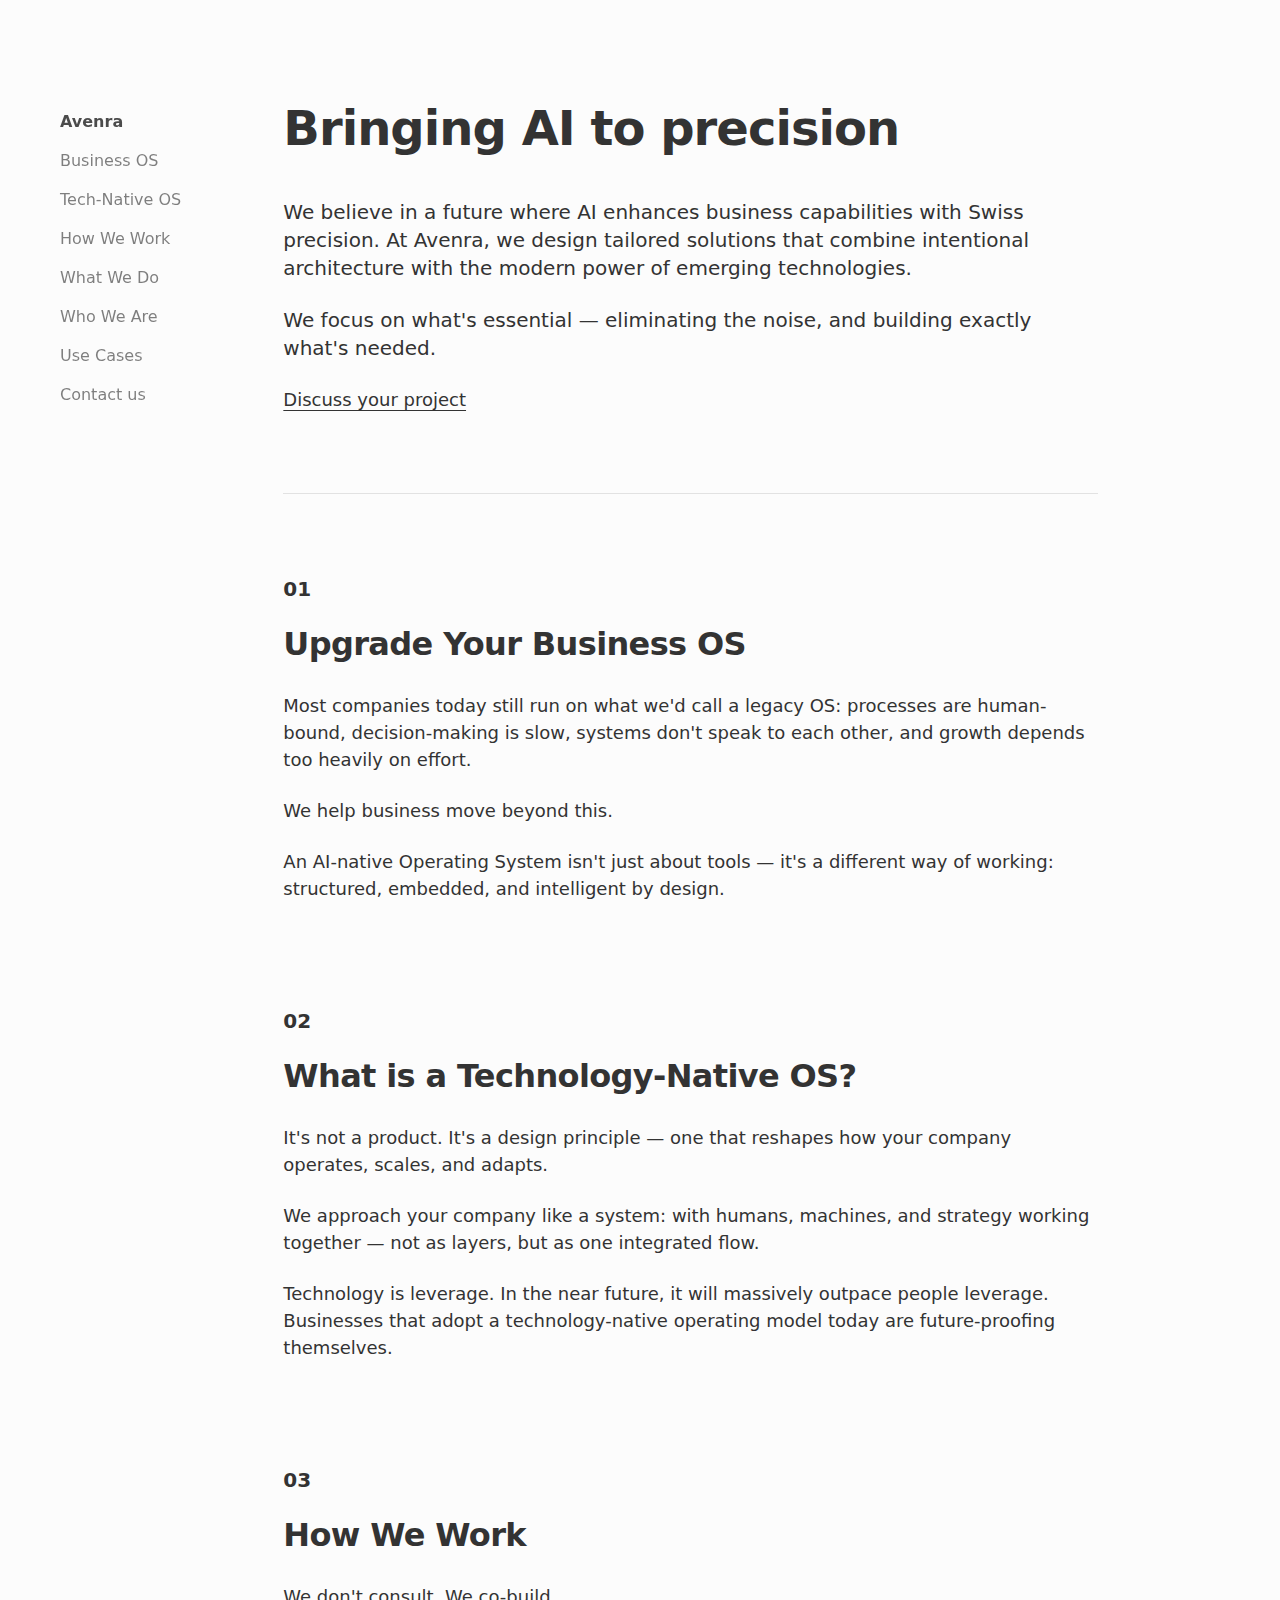
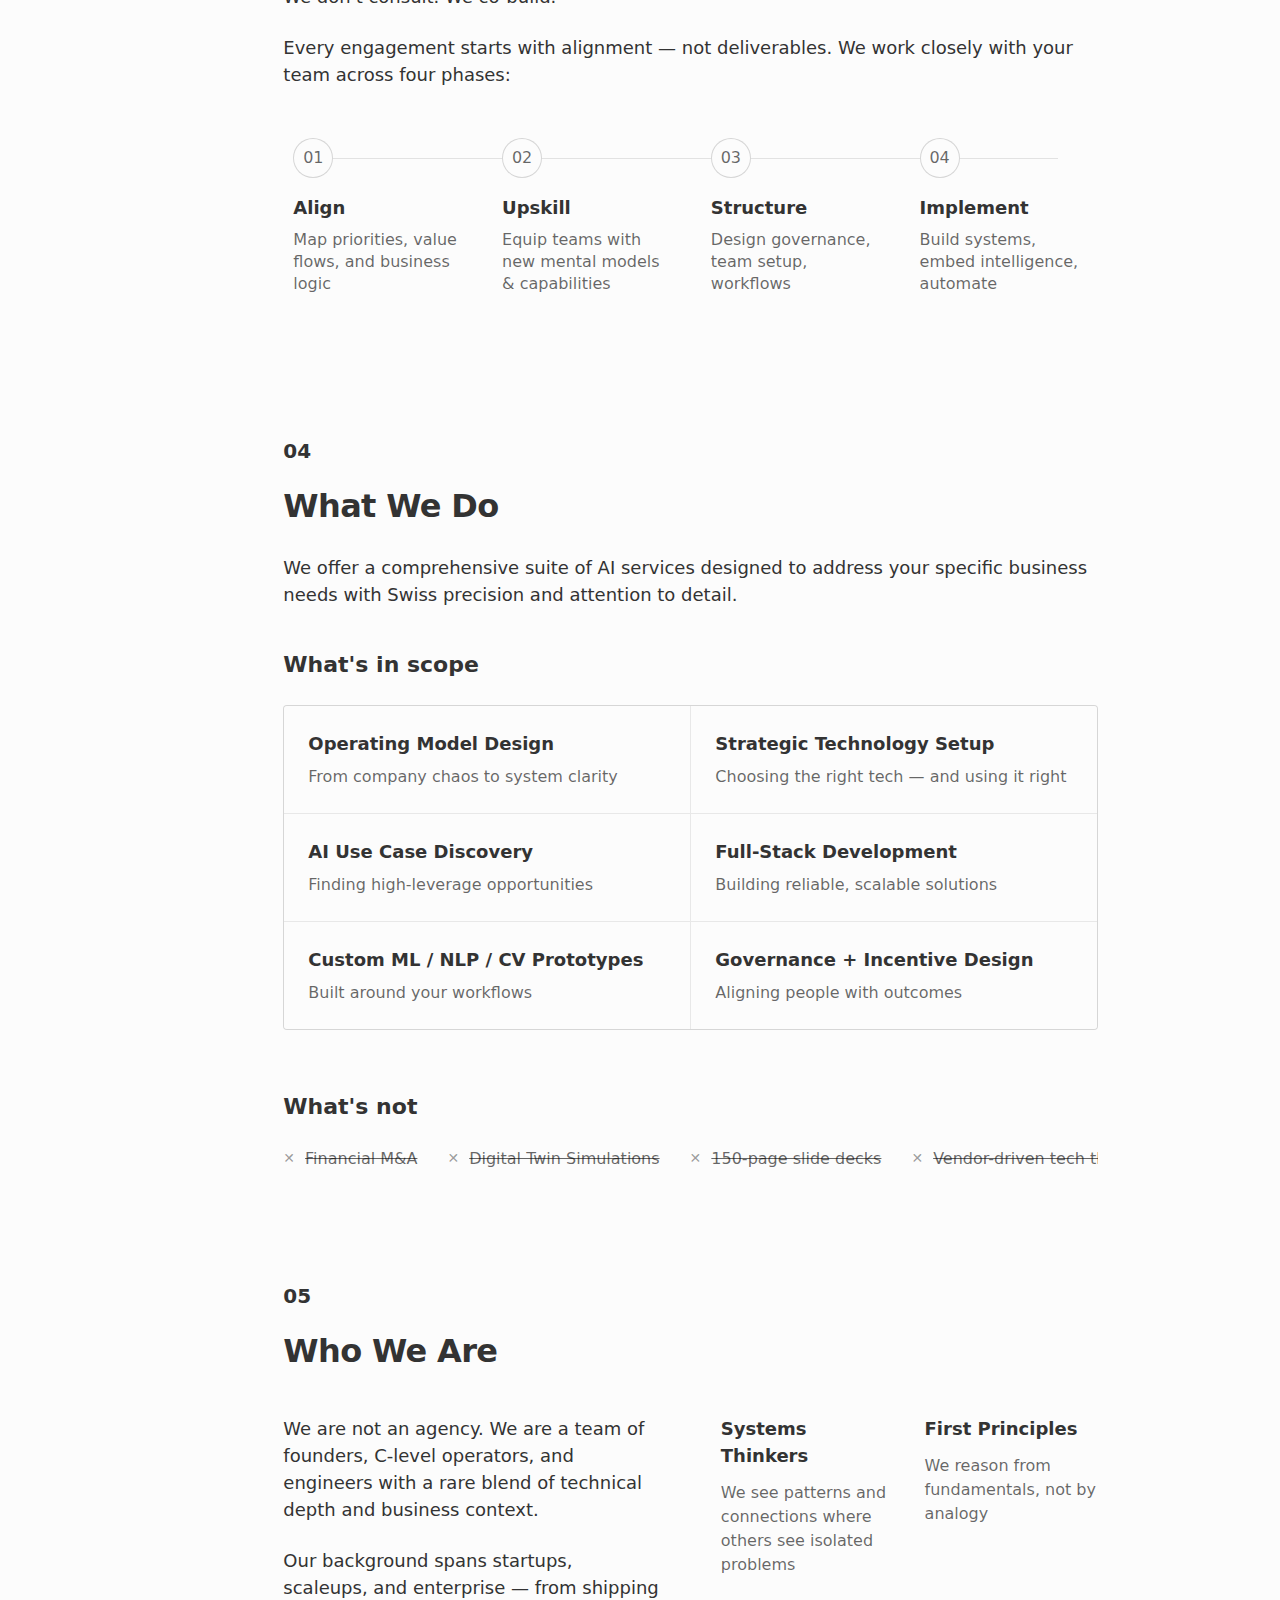
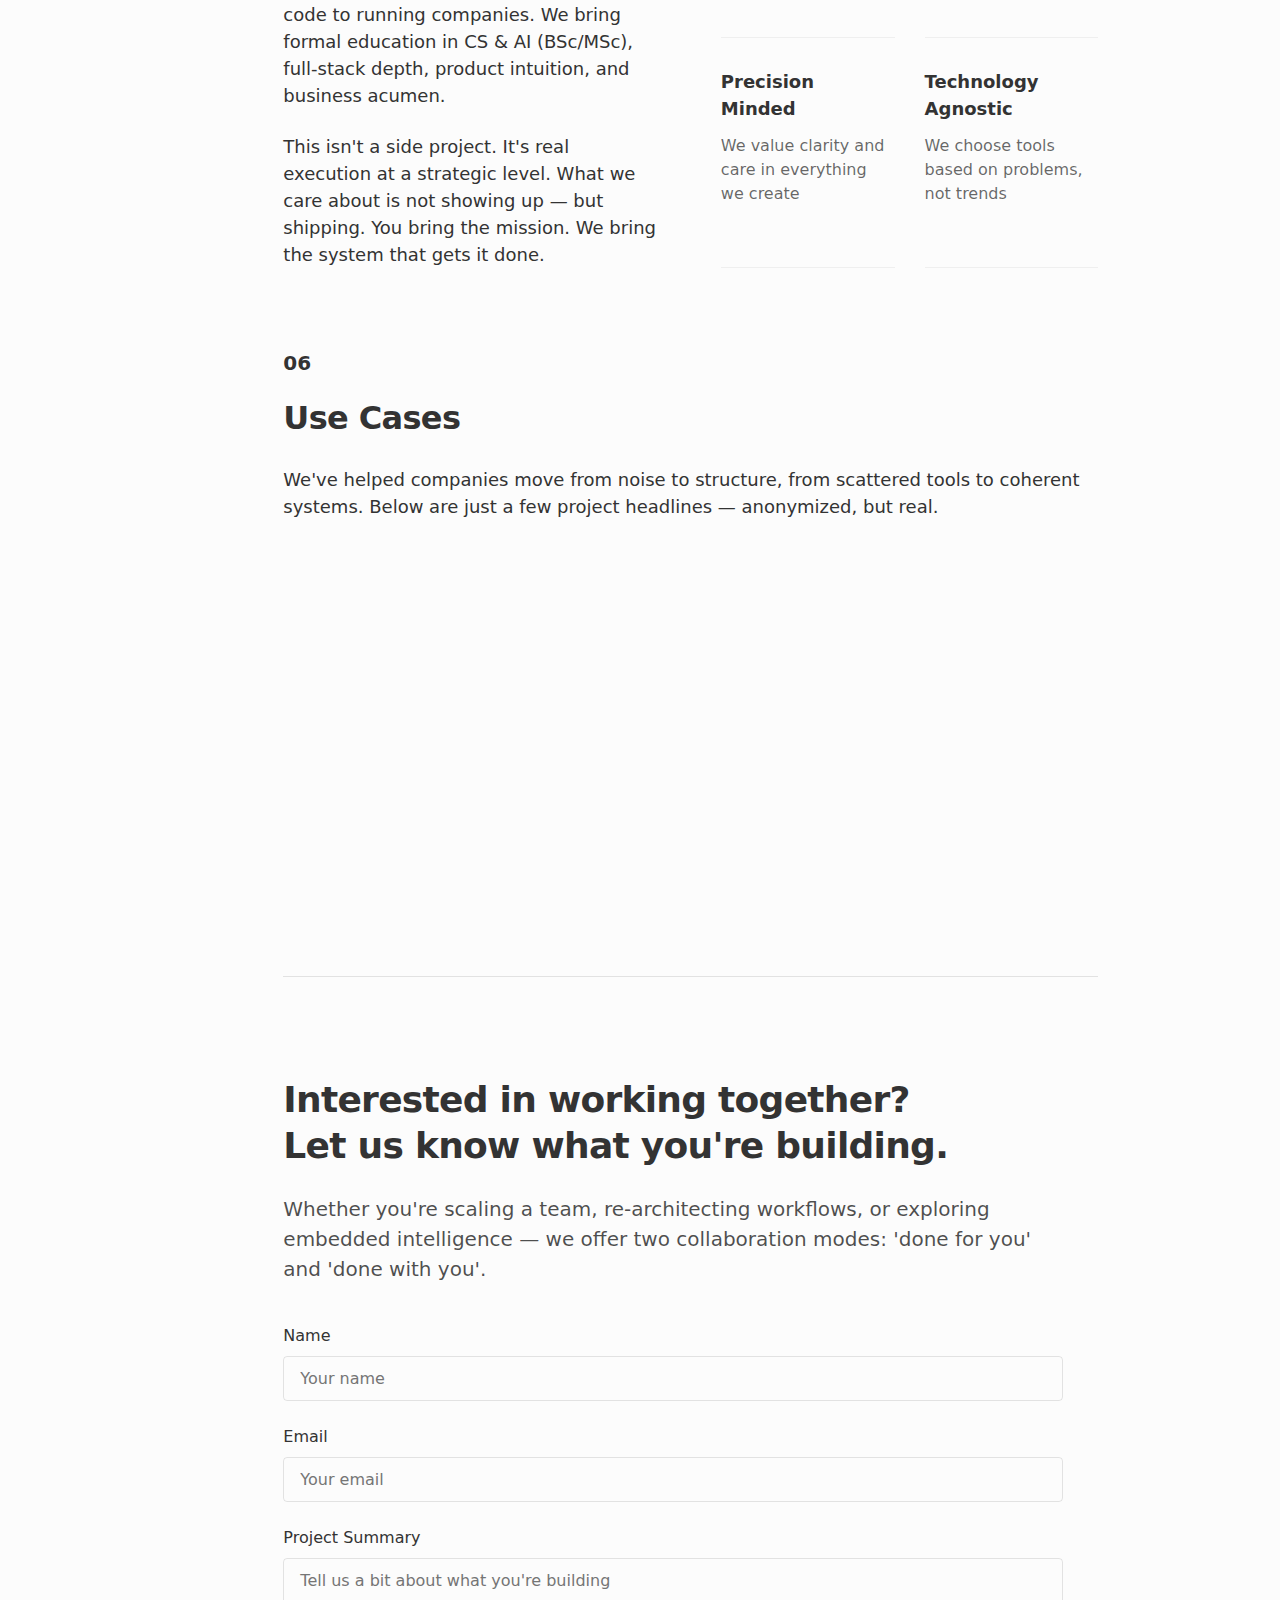
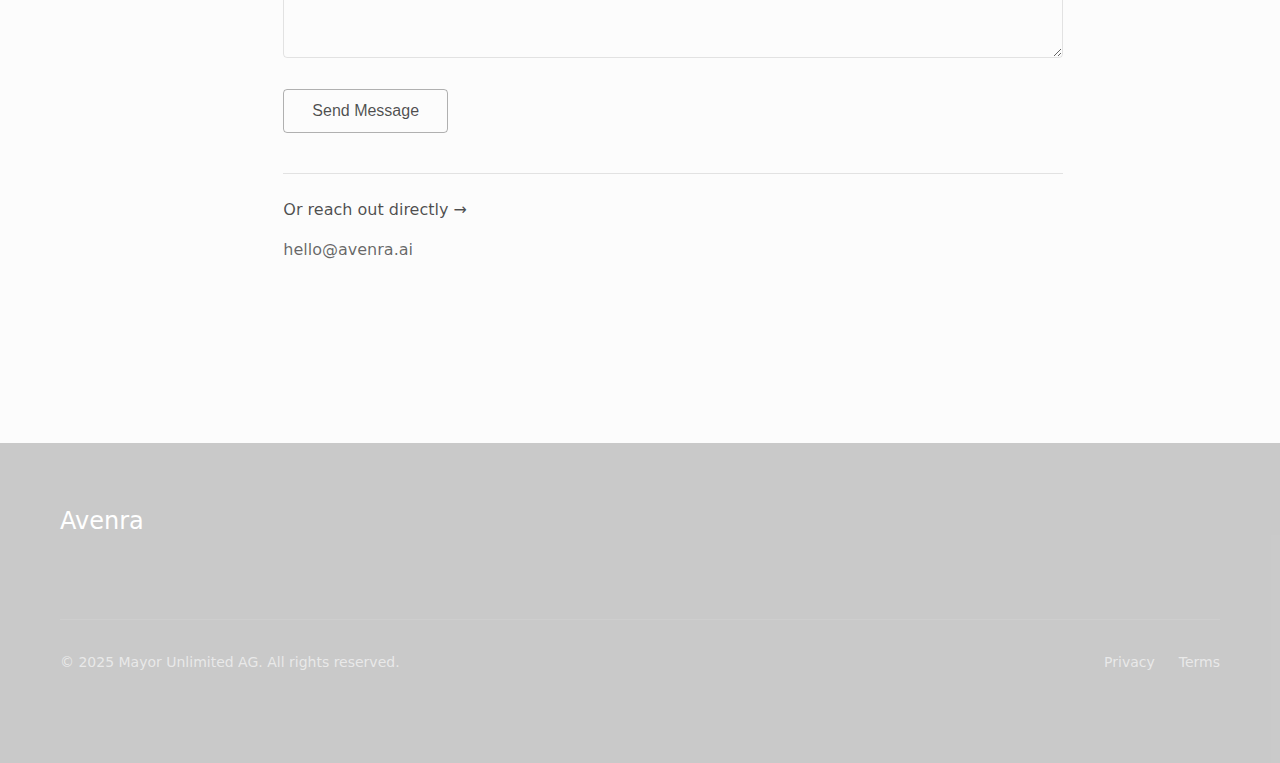
==== commit b8af3ad7: "mobile version" ====
--- a/index.html
+++ b/index.html
@@ -5,11 +5,33 @@
     <meta name="viewport" content="width=device-width, initial-scale=1.0">
     <title>Avenra | AI Solutions with Swiss Precision</title>
     <link rel="stylesheet" href="styles.css">
+    <link rel="stylesheet" href="responsive.css">
     <link rel="icon" href="favicon.svg" type="image/svg+xml">
     <link rel="icon" href="favicon.ico" type="image/x-icon">
     <link rel="apple-touch-icon" href="favicon.svg">
 </head>
 <body>
+    <!-- Fixed header bar for mobile/tablet -->
+    <div class="header-bar"></div>
+    
+    <!-- Mobile navigation -->
+    <div class="mobile-brand">Avenra</div>
+    <button class="hamburger">
+        <span></span>
+        <span></span>
+        <span></span>
+    </button>
+    <div class="mobile-menu">
+        <a href="#top">Avenra</a>
+        <a href="#business-os">Business OS</a>
+        <a href="#ai-native-os">Tech-Native OS</a>
+        <a href="#how-we-work">How We Work</a>
+        <a href="#capabilities">What We Do</a>
+        <a href="#who-we-are">Who We Are</a>
+        <a href="#experiments">Use Cases</a>
+        <a href="#cta-section">Contact us</a>
+    </div>
+
     <div class="main-grid">
         <div class="sidebar">
             <nav class="sidebar-nav">
@@ -32,7 +54,7 @@
                         At Avenra, we design tailored solutions that combine intentional 
                         architecture with the modern power of emerging technologies.</p>
                     <p>We focus on what's essential — eliminating the noise, and building exactly what's needed.</p>
-                    <a href="mailto:info@avenra.ai" class="text-link">Discuss your project</a>
+                    <a href="#cta-section" class="text-link">Discuss your project</a>
                 </div>
             </section>
             
@@ -231,7 +253,7 @@
                     </form>
                     
                     <div class="contact-alternative">
-                        <p>Or reach out directly:</p>
+                        <p>Or reach out directly →</p>
                         <a href="mailto:hello@avenra.ai" class="btn-secondary">hello@avenra.ai</a>
                     </div>
                 </div>
--- a/responsive.css
+++ b/responsive.css
@@ -0,0 +1,551 @@
+/* Responsive styles - Mobile-first approach */
+
+/* General styles across all breakpoints */
+body.no-scroll {
+    overflow: hidden;
+}
+
+/* Small Mobile (320px - 374px) */
+@media (max-width: 374px) {
+    h1 {
+        font-size: 30px !important;
+    }
+    
+    h2 {
+        font-size: 24px !important;
+    }
+    
+    .hero {
+        padding-top: 70px !important;
+    }
+    
+    .capability-item h3 {
+        font-size: 17px !important;
+    }
+    
+    .capability-item p {
+        font-size: 14px !important;
+    }
+    
+    .footer-copyright {
+        font-size: 12px !important;
+    }
+}
+
+/* Medium Mobile (375px - 424px) */
+@media (max-width: 424px) {
+    .content {
+        padding-left: 16px !important;
+        padding-right: 16px !important;
+    }
+    
+    .mobile-brand {
+        left: 16px;
+    }
+}
+
+/* Base mobile styles (425px - 767px) */
+@media (max-width: 767px) {
+    /* Global layout adjustments */
+    body {
+        overflow-x: hidden;
+    }
+    
+    .main-grid {
+        display: block !important;
+        overflow-x: hidden;
+        width: 100%;
+    }
+    
+    h1 {
+        font-size: 36px !important;
+        line-height: 1.2 !important;
+        margin-bottom: 20px !important;
+    }
+    
+    h2 {
+        font-size: 28px !important;
+        line-height: 1.3 !important;
+        margin-bottom: 20px !important;
+    }
+    
+    h3 {
+        font-size: 20px !important;
+        margin-bottom: 8px !important;
+    }
+    
+    p {
+        font-size: 16px !important;
+        line-height: 1.5 !important;
+        margin-bottom: 16px !important;
+    }
+    
+    /* Container padding - aligned with paragraph edges */
+    .content {
+        padding: 0 20px !important;
+        width: 100% !important;
+        max-width: 100% !important;
+    }
+    
+    /* Hero section adjustments */
+    .hero {
+        padding-top: 80px !important; /* Added more padding for fixed header */
+        padding-bottom: 30px !important;
+    }
+    
+    /* Mobile navigation - fixed with semi-transparent background */
+    .mobile-menu {
+        display: none;
+        position: fixed;
+        top: 0;
+        left: 0;
+        right: 0;
+        bottom: 0;
+        background-color: rgba(255, 255, 255, 0.98);
+        backdrop-filter: blur(8px);
+        -webkit-backdrop-filter: blur(8px);
+        z-index: 1000;
+        padding: 80px 20px 40px;
+        flex-direction: column;
+        align-items: center;
+        transition: all 0.3s ease;
+        overflow-y: auto;
+    }
+    
+    .mobile-menu.open {
+        display: flex;
+    }
+    
+    .mobile-menu a {
+        font-size: 20px;
+        margin-bottom: 24px;
+        color: rgba(0, 0, 0, 0.7);
+        text-decoration: none;
+        transition: color 0.2s ease;
+    }
+    
+    .mobile-menu a:hover, 
+    .mobile-menu a:active {
+        color: rgba(0, 0, 0, 0.9);
+    }
+    
+    /* Header bar with semi-transparent background */
+    .header-bar {
+        position: fixed;
+        top: 0;
+        left: 0;
+        right: 0;
+        height: 60px;
+        background-color: rgba(255, 255, 255, 0.8);
+        backdrop-filter: blur(8px);
+        -webkit-backdrop-filter: blur(8px);
+        z-index: 999;
+        border-bottom: 1px solid rgba(0, 0, 0, 0.05);
+    }
+    
+    .hamburger {
+        display: block;
+        position: fixed;
+        top: 15px;
+        right: 20px;
+        width: 30px;
+        height: 30px;
+        cursor: pointer;
+        z-index: 1001;
+        background: none;
+        border: none;
+        padding: 0;
+    }
+    
+    .hamburger span {
+        display: block;
+        width: 100%;
+        height: 2px;
+        background-color: rgba(0, 0, 0, 0.8);
+        margin: 6px 0;
+        transition: all 0.3s ease;
+    }
+    
+    .hamburger.open span:nth-child(1) {
+        transform: rotate(45deg) translate(5px, 5px);
+    }
+    
+    .hamburger.open span:nth-child(2) {
+        opacity: 0;
+    }
+    
+    .hamburger.open span:nth-child(3) {
+        transform: rotate(-45deg) translate(7px, -7px);
+    }
+    
+    /* Hide sidebar on mobile */
+    .sidebar {
+        display: none !important;
+    }
+    
+    /* Mobile brand - aligned with paragraph start */
+    .mobile-brand {
+        position: fixed;
+        top: 15px;
+        left: 20px; /* Aligned with content */
+        font-weight: 700;
+        font-size: 20px;
+        color: rgba(0, 0, 0, 0.8);
+        z-index: 1001;
+    }
+    
+    /* How We Work section - Fix number and title alignment */
+    .work-steps {
+        display: flex !important;
+        flex-direction: column !important;
+        gap: 30px !important;
+        margin: 30px 0 !important;
+    }
+    
+    .work-steps::before {
+        top: 0;
+        bottom: 0;
+        left: 20px;
+        right: auto;
+        width: 1px;
+        height: calc(100% - 60px);
+        margin-top: 30px;
+    }
+    
+    .step {
+        padding-left: 60px !important;
+        position: relative !important;
+        margin-bottom: 20px !important;
+        display: flex !important;
+        flex-direction: column !important;
+    }
+    
+    .step-number {
+        position: absolute !important;
+        left: 0 !important;
+        top: 50% !important;
+        transform: translateY(-50%) !important;
+        width: 40px !important;
+        height: 40px !important;
+        font-size: 14px !important;
+        display: flex !important;
+        align-items: center !important;
+        justify-content: center !important;
+        margin-top: -12px !important; /* Adjust vertical alignment with h3 */
+    }
+    
+    .step h3 {
+        margin-top: 0 !important;
+        padding-top: 0 !important;
+        margin-bottom: 8px !important;
+    }
+    
+    .step p {
+        margin-top: 0 !important;
+    }
+    
+    /* What We Do section */
+    .capabilities-grid {
+        grid-template-columns: 1fr !important;
+        gap: 1px !important;
+    }
+    
+    .capability-item {
+        padding: 20px !important;
+    }
+    
+    /* What's Not section - Fix alignment */
+    .not-in-scope {
+        margin: 40px 0 20px !important;
+        padding-left: 0 !important;
+        padding-right: 0 !important;
+    }
+    
+    .not-in-scope h3 {
+        padding-left: 0 !important;
+        margin-left: 0 !important;
+    }
+    
+    .not-in-scope-items {
+        flex-direction: column !important;
+        gap: 12px !important;
+        overflow-x: visible !important;
+        padding-left: 0 !important;
+        padding-right: 0 !important;
+        margin-left: 0 !important;
+    }
+    
+    .not-item {
+        white-space: normal !important;
+        margin-bottom: 8px !important;
+        padding-left: 0 !important;
+        margin-left: 0 !important;
+    }
+    
+    /* Who We Are section - Text above values, stacked layout */
+    .manifesto-layout {
+        grid-template-columns: 1fr !important;
+        gap: 30px !important;
+        margin-top: 30px !important;
+    }
+    
+    .values-grid {
+        grid-template-columns: 1fr !important;
+        gap: 16px !important;
+    }
+    
+    .value-item {
+        padding-bottom: 16px !important;
+        padding-left: 0 !important;
+        padding-right: 0 !important;
+    }
+    
+    /* Use Cases section */
+    .case-tiles {
+        grid-template-columns: 1fr !important;
+        gap: 20px !important;
+        margin: 30px 0 !important;
+    }
+    
+    /* Contact form */
+    .form-group {
+        margin-bottom: 20px !important;
+    }
+    
+    .form-group label {
+        font-size: 15px !important;
+        margin-bottom: 6px !important;
+    }
+    
+    .form-group input,
+    .form-group textarea {
+        width: 100% !important;
+        padding: 12px !important;
+        font-size: 16px !important;
+        min-height: 44px !important; /* Minimum touch target size */
+    }
+    
+    .contact-form .btn-primary {
+        width: 100% !important;
+        min-height: 44px !important;
+    }
+    
+    /* Footer - Ensure proper alignment */
+    .footer {
+        margin-top: 60px !important;
+        overflow: hidden !important;
+    }
+    
+    .footer-container {
+        padding: 40px 20px !important;
+        gap: 40px !important;
+    }
+    
+    .footer-bottom {
+        flex-direction: column !important;
+        align-items: center !important;
+        gap: 20px !important;
+        text-align: center !important;
+    }
+    
+    /* Section dividers */
+    .section-divider {
+        margin: 30px 0 !important;
+    }
+    
+    /* Prevent horizontal overflow */
+    .hero, .feature, .cta-section, .footer {
+        overflow-x: hidden !important;
+    }
+    
+    /* Ensure spacing between section elements */
+    .feature {
+        padding: 30px 0 !important;
+        margin-bottom: 0 !important;
+    }
+    
+    /* CTA section */
+    .cta-section {
+        margin: 30px 0 !important;
+        padding: 30px 0 !important;
+    }
+    
+    .cta-content {
+        max-width: 100% !important;
+    }
+    
+    .cta-content h2 {
+        font-size: 26px !important;
+        margin-bottom: 20px !important;
+    }
+    
+    .cta-content p {
+        margin-bottom: 30px !important;
+    }
+    
+    /* CTA contact line fix */
+    .contact-alternative {
+        margin-top: 30px !important;
+        padding-top: 20px !important;
+    }
+    
+    .contact-alternative p {
+        display: inline !important;
+        margin-right: 8px !important;
+    }
+    
+    .contact-alternative .btn-secondary {
+        display: inline !important;
+        white-space: nowrap !important;
+    }
+}
+
+/* Tablet (768px - 1023px) */
+@media (min-width: 768px) and (max-width: 1023px) {
+    /* Header bar for tablets */
+    .header-bar {
+        position: fixed;
+        top: 0;
+        left: 0;
+        right: 0;
+        height: 60px;
+        background-color: rgba(255, 255, 255, 0.8);
+        backdrop-filter: blur(8px);
+        -webkit-backdrop-filter: blur(8px);
+        z-index: 999;
+        border-bottom: 1px solid rgba(0, 0, 0, 0.05);
+    }
+    
+    /* Show hamburger on tablets */
+    .hamburger {
+        display: block;
+        position: fixed;
+        top: 15px;
+        right: 20px;
+        width: 30px;
+        height: 30px;
+        cursor: pointer;
+        z-index: 1001;
+        background: none;
+        border: none;
+        padding: 0;
+    }
+    
+    .hamburger span {
+        display: block;
+        width: 100%;
+        height: 2px;
+        background-color: rgba(0, 0, 0, 0.8);
+        margin: 6px 0;
+        transition: all 0.3s ease;
+    }
+    
+    /* Mobile brand for tablets */
+    .mobile-brand {
+        display: block;
+        position: fixed;
+        top: 15px;
+        left: 20px;
+        font-weight: 700;
+        font-size: 20px;
+        color: rgba(0, 0, 0, 0.8);
+        z-index: 1001;
+    }
+    
+    /* Mobile menu for tablets */
+    .mobile-menu {
+        display: none;
+        position: fixed;
+        top: 0;
+        left: 0;
+        right: 0;
+        bottom: 0;
+        background-color: rgba(255, 255, 255, 0.98);
+        backdrop-filter: blur(8px);
+        -webkit-backdrop-filter: blur(8px);
+        z-index: 1000;
+        padding: 80px 20px 40px;
+        flex-direction: column;
+        align-items: center;
+        transition: all 0.3s ease;
+        overflow-y: auto;
+    }
+    
+    .mobile-menu.open {
+        display: flex;
+    }
+    
+    .mobile-menu a {
+        font-size: 20px;
+        margin-bottom: 24px;
+        color: rgba(0, 0, 0, 0.7);
+        text-decoration: none;
+        transition: color 0.2s ease;
+    }
+    
+    .mobile-menu a:hover, 
+    .mobile-menu a:active {
+        color: rgba(0, 0, 0, 0.9);
+    }
+    
+    /* Hide sidebar on tablets */
+    .sidebar {
+        display: none !important;
+    }
+    
+    /* Content padding for tablets */
+    .content {
+        grid-column: 1 / -1 !important;
+        padding: 0 40px !important;
+        width: 100% !important;
+        max-width: 100% !important;
+    }
+    
+    /* Hero section adjustments for tablets */
+    .hero {
+        padding-top: 100px !important;
+        padding-bottom: 40px !important;
+    }
+    
+    /* Features grid for tablets */
+    .capabilities-grid {
+        grid-template-columns: repeat(2, 1fr) !important;
+    }
+    
+    /* Case tiles for tablets */
+    .case-tiles {
+        grid-template-columns: repeat(2, 1fr) !important;
+    }
+    
+    /* Who We Are section for tablets */
+    .values-grid {
+        grid-template-columns: repeat(2, 1fr) !important;
+    }
+    
+    /* How We Work steps for tablets */
+    .work-steps {
+        grid-template-columns: repeat(2, 1fr) !important;
+        gap: 40px 20px !important;
+    }
+    
+    .work-steps::before {
+        display: none;
+    }
+    
+    /* Adjust heading sizes for tablets */
+    h1 {
+        font-size: 42px !important;
+    }
+    
+    h2 {
+        font-size: 30px !important;
+    }
+}
+
+/* Laptop and larger (1024px and up) */
+@media (min-width: 1024px) {
+    /* Hide mobile elements on desktop */
+    .hamburger, .mobile-brand, .mobile-menu, .header-bar {
+        display: none !important;
+    }
+} 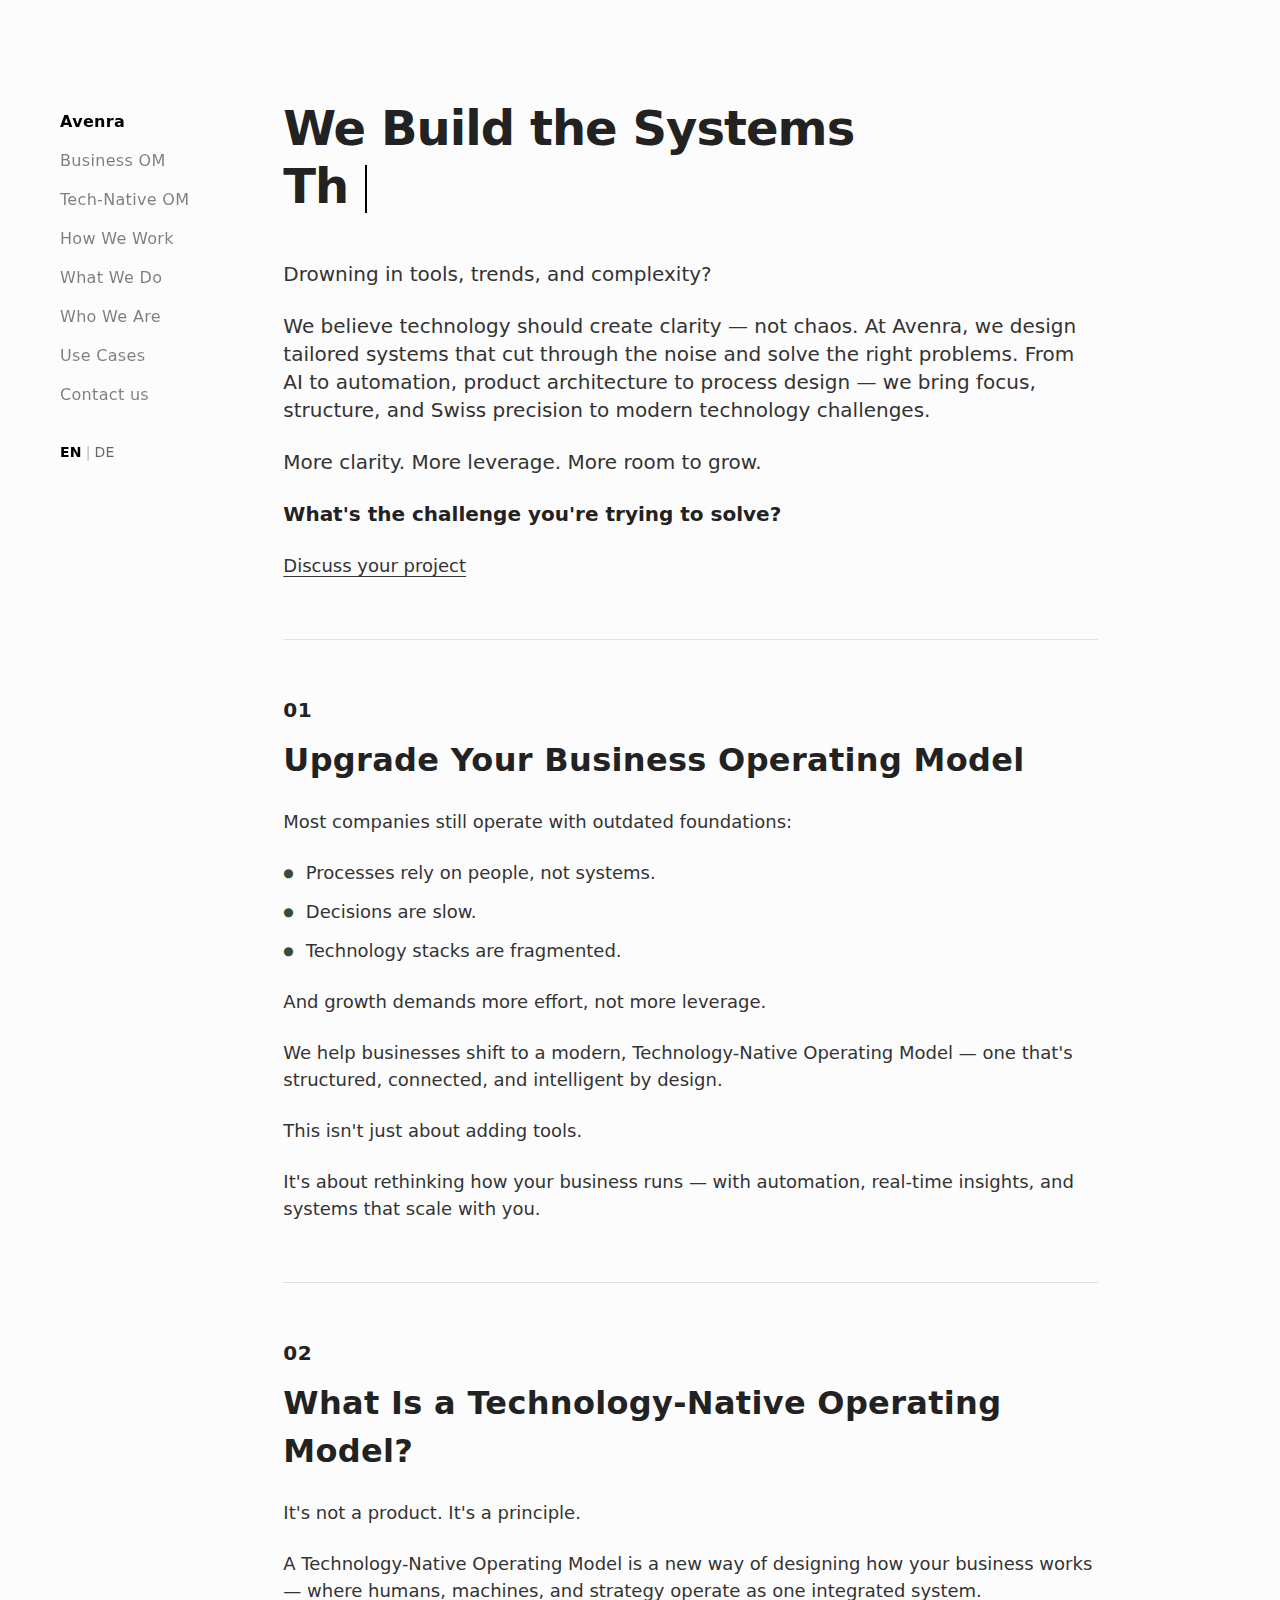
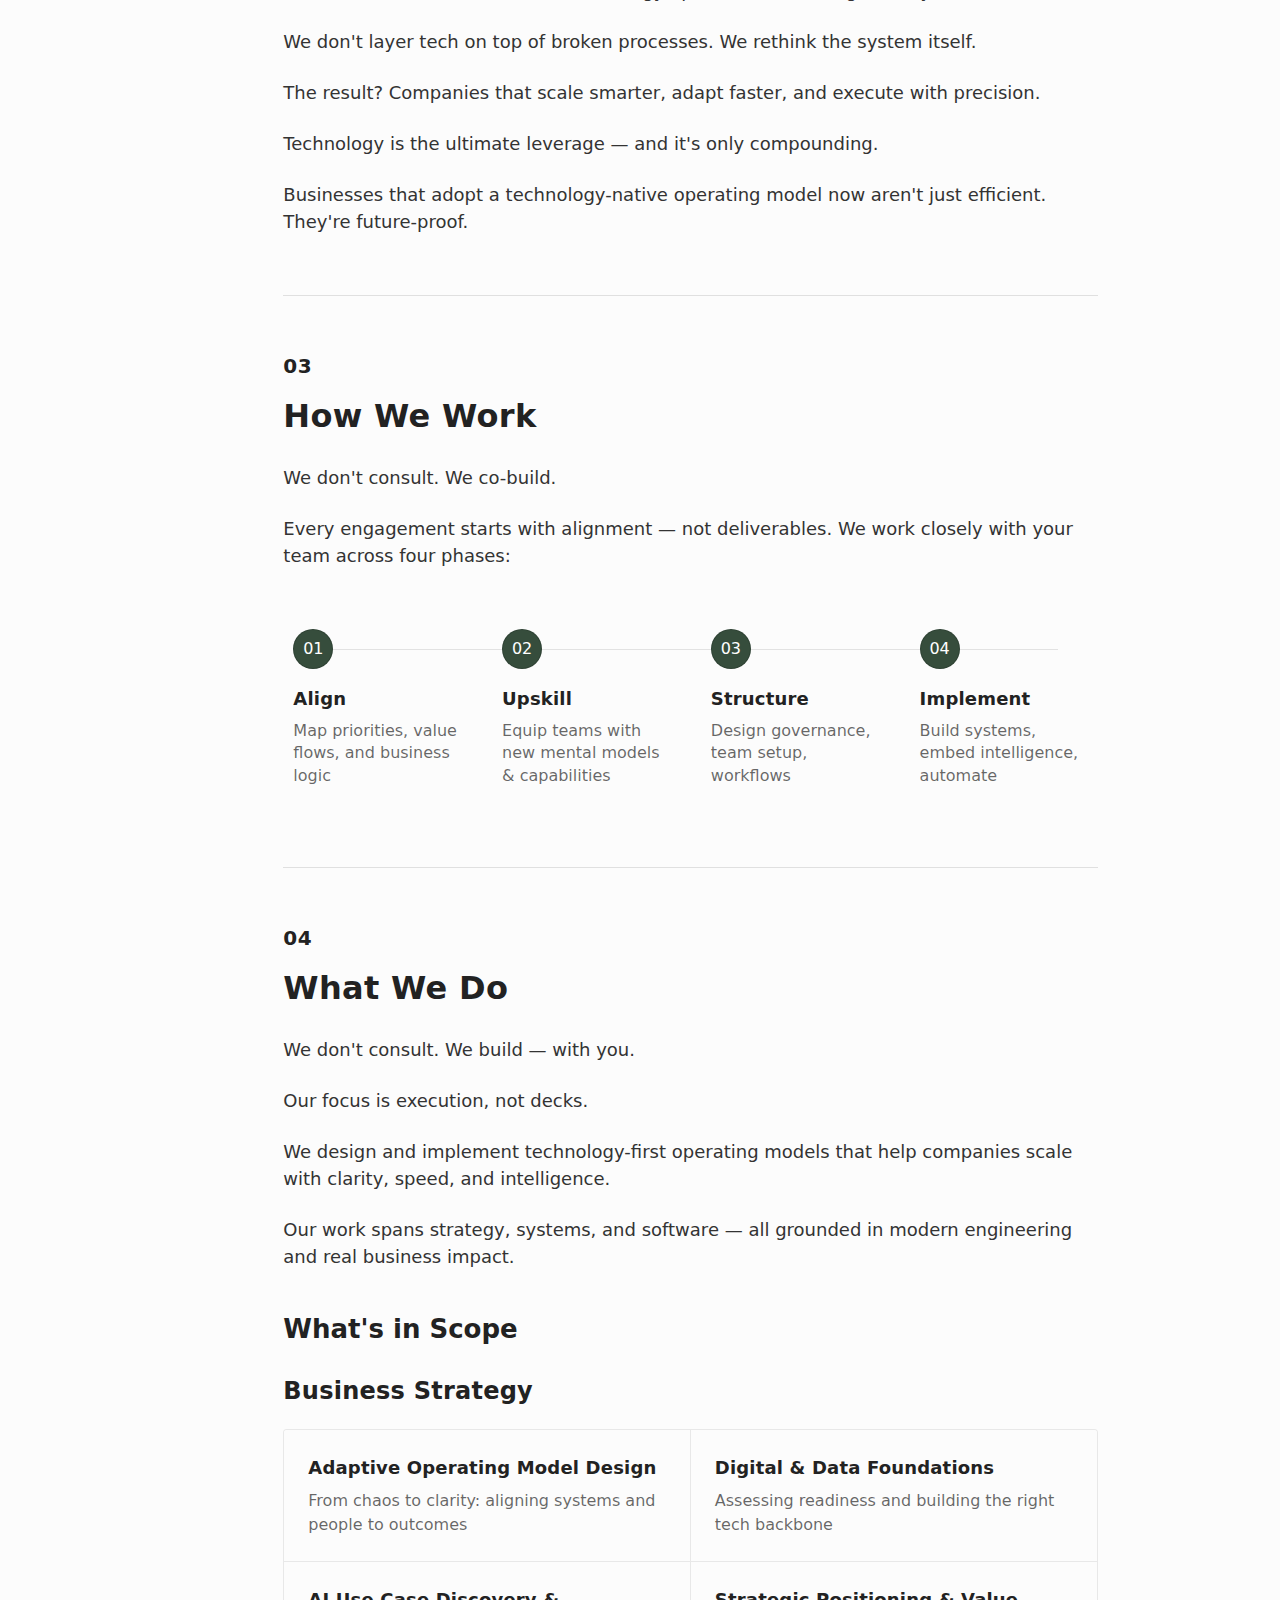
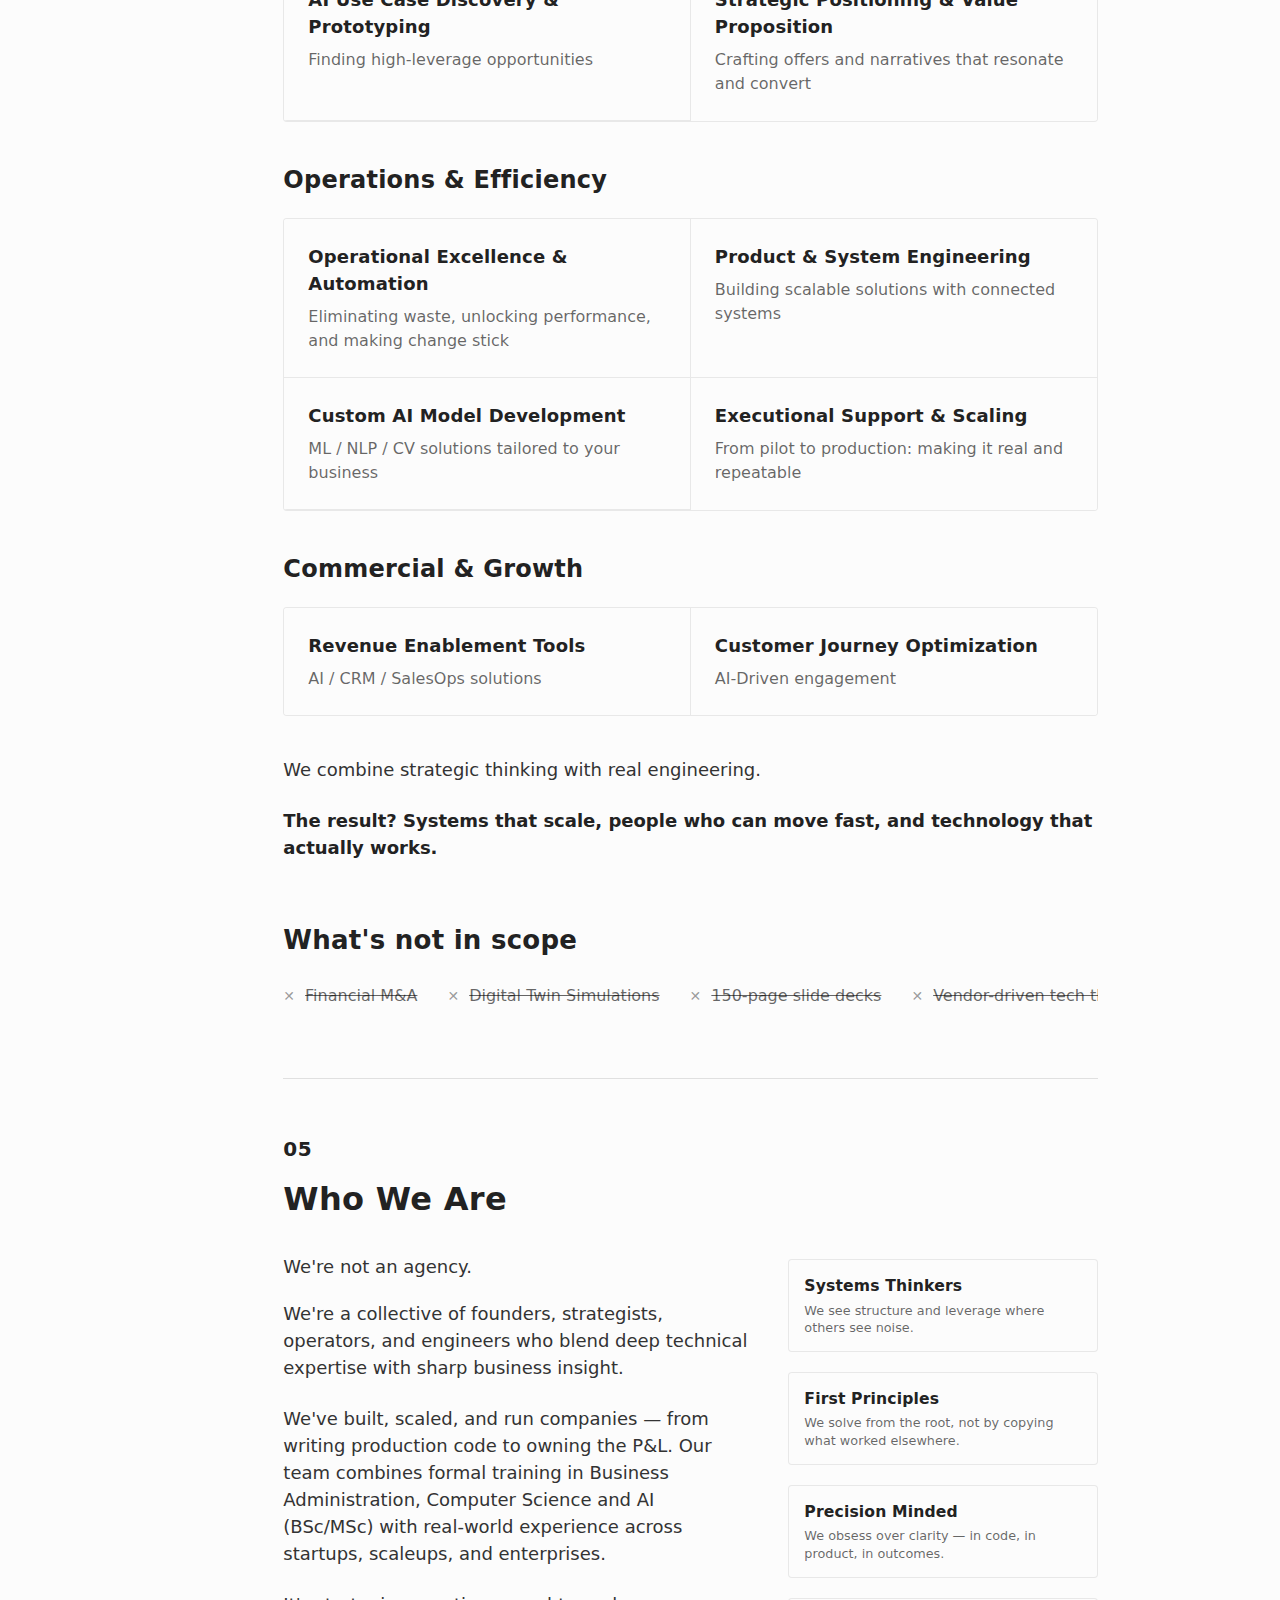
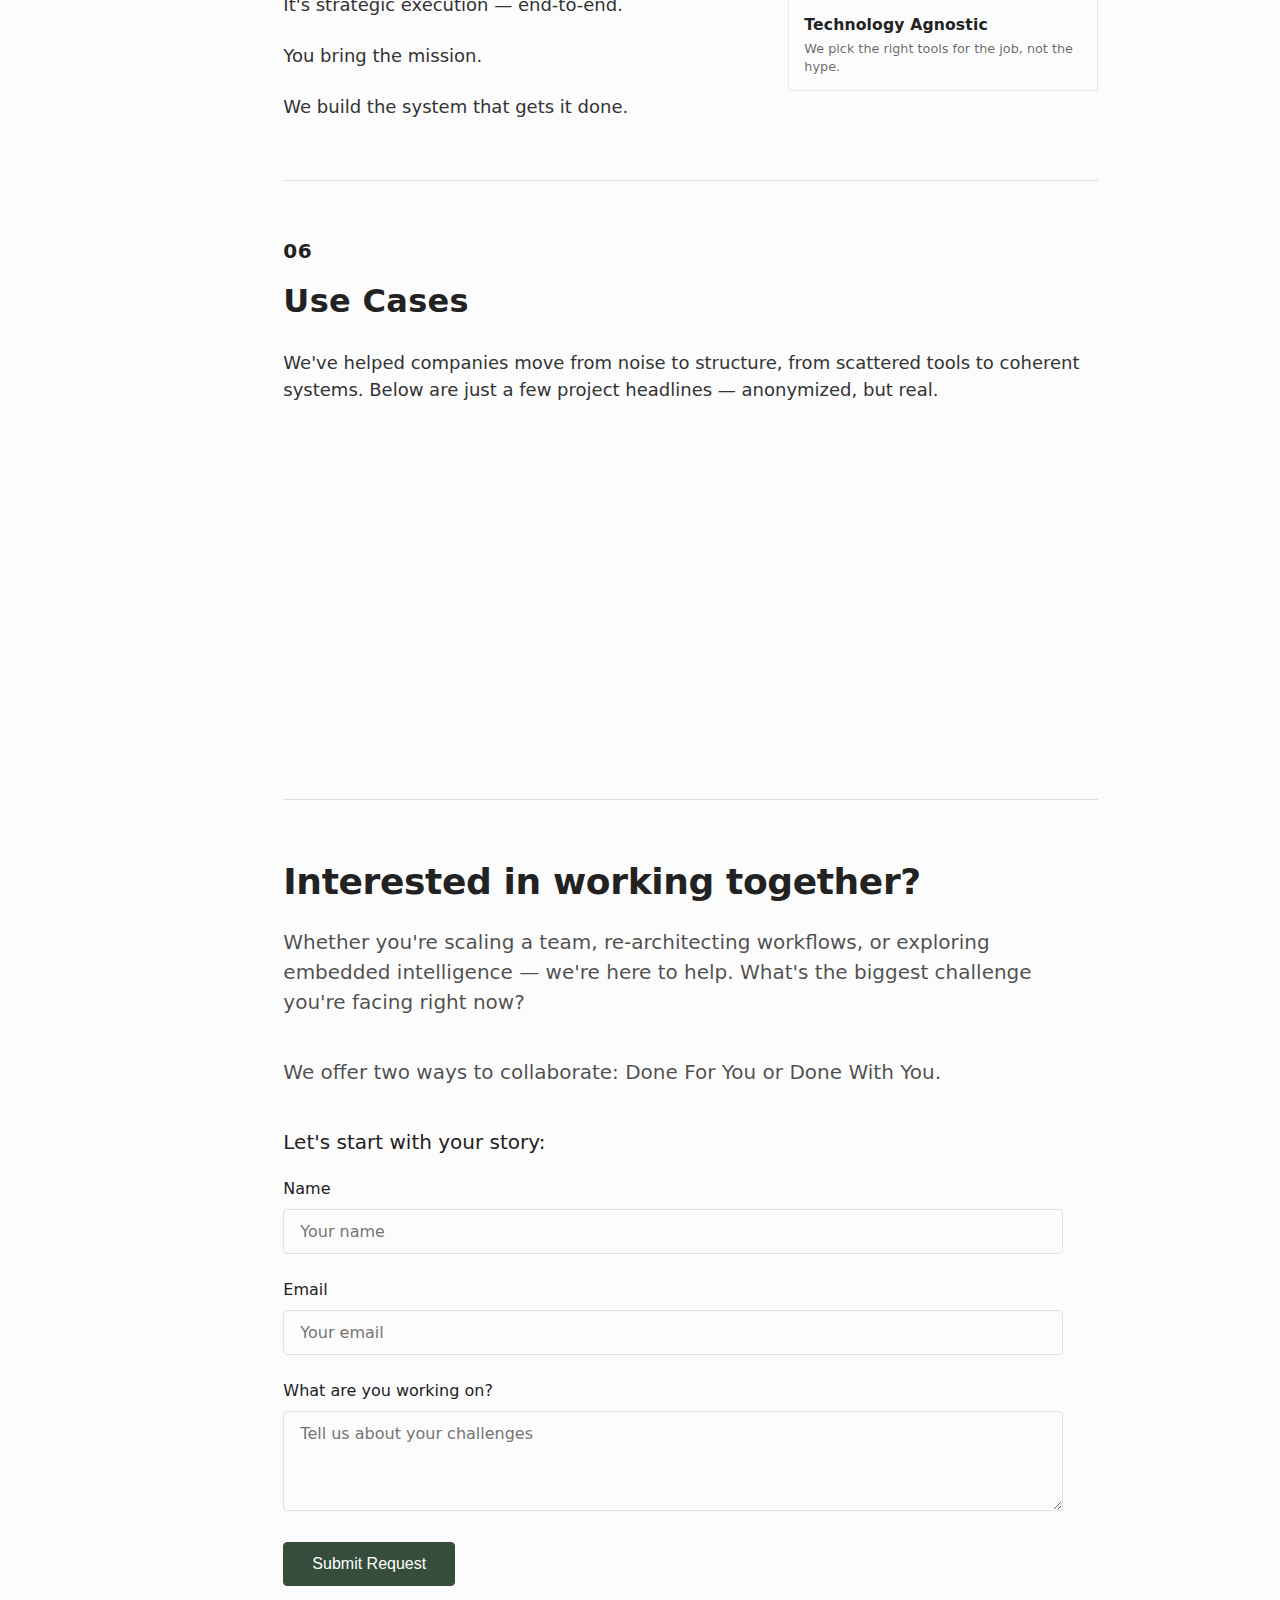
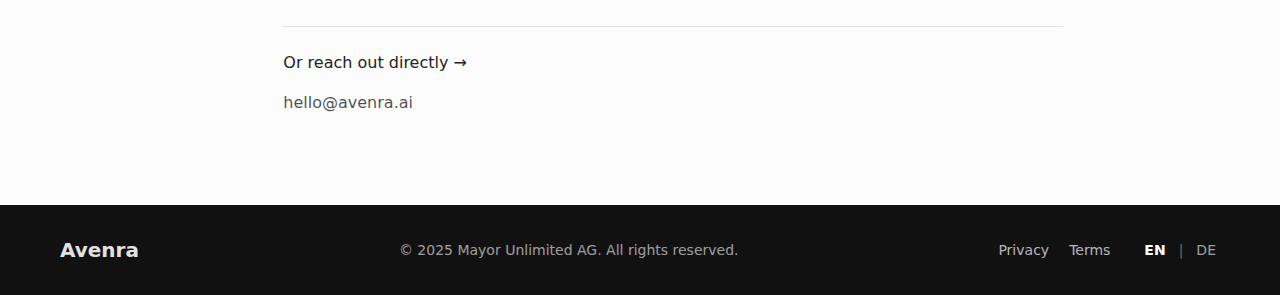
==== commit ae1519f8: "Updates" ====
--- a/index.html
+++ b/index.html
@@ -6,6 +6,7 @@
     <title>Avenra | AI Solutions with Swiss Precision</title>
     <link rel="stylesheet" href="styles.css">
     <link rel="stylesheet" href="responsive.css">
+    <link rel="stylesheet" href="js/anchor.css">
     <link rel="icon" href="favicon.svg" type="image/svg+xml">
     <link rel="icon" href="favicon.ico" type="image/x-icon">
     <link rel="apple-touch-icon" href="favicon.svg">
@@ -23,37 +24,53 @@
     </button>
     <div class="mobile-menu">
         <a href="#top">Avenra</a>
-        <a href="#business-os">Business OS</a>
-        <a href="#ai-native-os">Tech-Native OS</a>
+        <a href="#business-os">Business OM</a>
+        <a href="#ai-native-os">Tech-Native OM</a>
         <a href="#how-we-work">How We Work</a>
         <a href="#capabilities">What We Do</a>
         <a href="#who-we-are">Who We Are</a>
         <a href="#experiments">Use Cases</a>
         <a href="#cta-section">Contact us</a>
+        <div class="lang-switcher">
+            <a href="index.html" class="lang-link active" lang="en" aria-label="Switch to English">EN</a>
+            <span class="lang-separator">|</span>
+            <a href="de.html" class="lang-link" lang="de" aria-label="Switch to German">DE</a>
+        </div>
     </div>
 
     <div class="main-grid">
         <div class="sidebar">
             <nav class="sidebar-nav">
                 <a href="#top" class="logo">Avenra</a>
-                <a href="#business-os">Business OS</a>
-                <a href="#ai-native-os">Tech-Native OS</a>
+                <a href="#business-os">Business OM</a>
+                <a href="#ai-native-os">Tech-Native OM</a>
                 <a href="#how-we-work">How We Work</a>
                 <a href="#capabilities">What We Do</a>
                 <a href="#who-we-are">Who We Are</a>
                 <a href="#experiments">Use Cases</a>
                 <a href="#cta-section">Contact us</a>
+                <div class="lang-switcher">
+                    <a href="index.html" class="lang-link active" lang="en" aria-label="Switch to English">EN</a>
+                    <span class="lang-separator">|</span>
+                    <a href="de.html" class="lang-link" lang="de" aria-label="Switch to German">DE</a>
+                </div>
             </nav>
         </div>
 
         <main class="content" id="top">
             <section class="hero">
-                <h1>Bringing AI to precision</h1>
+                <h1>
+                    <span id="typing-effect-part1">We Build the Systems</span><br>
+                    <span id="typing-effect-container">
+                        <span id="typing-effect-part2"></span>
+                        <span id="typing-cursor"></span>
+                    </span>
+                </h1>
                 <div class="hero-description">
-                    <p>We believe in a future where AI enhances business capabilities with Swiss precision.
-                        At Avenra, we design tailored solutions that combine intentional 
-                        architecture with the modern power of emerging technologies.</p>
-                    <p>We focus on what's essential — eliminating the noise, and building exactly what's needed.</p>
+                    <p>Drowning in tools, trends, and complexity?</p>
+                    <p>We believe technology should create clarity — not chaos. At Avenra, we design tailored systems that cut through the noise and solve the right problems. From AI to automation, product architecture to process design — we bring focus, structure, and Swiss precision to modern technology challenges.</p>
+                    <p>More clarity. More leverage. More room to grow.</p>
+                    <p><strong>What's the challenge you're trying to solve?</strong></p>
                     <a href="#cta-section" class="text-link">Discuss your project</a>
                 </div>
             </section>
@@ -62,23 +79,38 @@
 
             <section id="business-os" class="feature">
                 <div class="feature-number">01</div>
-                <h2>Upgrade Your Business OS</h2>
-                <p>
-                    Most companies today still run on what we'd call a legacy OS: processes are human-bound, 
-                    decision-making is slow, systems don't speak to each other, and growth depends too heavily on effort.</p>
-                <p>We help business move beyond this. </p>
-                <p>    An AI-native Operating System isn't just about tools — it's a different way of working: structured, embedded, and intelligent by design.
+                <h2>Upgrade Your Business Operating Model</h2>
+                <p class="pain-points-intro">Most companies still operate with outdated foundations:</p>
+                <div class="pain-points-list">
+                    <div class="pain-point-item">
+                        <span class="pain-point-bullet"></span>
+                        <p>Processes rely on people, not systems.</p>
+                    </div>
+                    <div class="pain-point-item">
+                        <span class="pain-point-bullet"></span>
+                        <p>Decisions are slow.</p>
+                    </div>
+                    <div class="pain-point-item">
+                        <span class="pain-point-bullet"></span>
+                        <p>Technology stacks are fragmented.</p>
+                    </div>
+                </div>
+                <p>And growth demands more effort, not more leverage.</p>
+                <p>We help businesses shift to a modern, Technology-Native Operating Model — one that's structured, connected, and intelligent by design.</p>
+                <p>This isn't just about adding tools.</p>
+                <p>It's about rethinking how your business runs — with automation, real-time insights, and systems that scale with you.
                 </p>
             </section>
 
             <section id="ai-native-os" class="feature">
                 <div class="feature-number">02</div>
-                <h2>What is a Technology-Native OS?</h2>
-                <p>It's not a product.
-                    It's a design principle — one that reshapes how your company operates, scales, and adapts.</p>
-                    <p>We approach your company like a system:
-                        with humans, machines, and strategy working together — not as layers, but as one integrated flow.</p>
-                    <p>Technology is leverage. In the near future, it will massively outpace people leverage. Businesses that adopt a technology-native operating model today are future-proofing themselves.</p>
+                <h2>What Is a Technology-Native Operating Model?</h2>
+                <p>It's not a product. It's a principle.</p>
+                <p>A Technology-Native Operating Model is a new way of designing how your business works — where humans, machines, and strategy operate as one integrated system.</p>
+                <p>We don't layer tech on top of broken processes. We rethink the system itself.</p>
+                <p>The result? Companies that scale smarter, adapt faster, and execute with precision.</p>
+                <p>Technology is the ultimate leverage — and it's only compounding.</p>
+                <p>Businesses that adopt a technology-native operating model now aren't just efficient. They're future-proof.</p>
             </section>
             
 
@@ -116,39 +148,76 @@
             <section class="feature" id="capabilities">
                 <div class="feature-number">04</div>
                 <h2>What We Do</h2>
-                <p>We offer a comprehensive suite of AI services designed to address your specific business needs with Swiss precision and attention to detail.</p>
-                
-                <div class="scope-header">What's in scope</div>
-                
-                <div class="capabilities-grid">
-                    <div class="capability-item">
-                        <h3>Operating Model Design</h3>
-                        <p>From company chaos to system clarity</p>
-                    </div>
-                    <div class="capability-item">
-                        <h3>Strategic Technology Setup</h3>
-                        <p>Choosing the right tech — and using it right</p>
-                    </div>
-                    <div class="capability-item">
-                        <h3>AI Use Case Discovery</h3>
-                        <p>Finding high-leverage opportunities</p>
-                    </div>
-                    <div class="capability-item">
-                        <h3>Full-Stack Development</h3>
-                        <p>Building reliable, scalable solutions</p>
-                    </div>
-                    <div class="capability-item">
-                        <h3>Custom ML / NLP / CV Prototypes</h3>
-                        <p>Built around your workflows</p>
-                    </div>
-                    <div class="capability-item">
-                        <h3>Governance + Incentive Design</h3>
-                        <p>Aligning people with outcomes</p>
-                    </div>
-                </div>
+                <p>We don't consult. We build — with you.</p>
+                <p>Our focus is execution, not decks.</p>
+                <p>We design and implement technology-first operating models that help companies scale with clarity, speed, and intelligence.</p>
+                <p>Our work spans strategy, systems, and software — all grounded in modern engineering and real business impact.</p>
+                
+                <h3 class="scope-header">What's in Scope</h3>
+                
+                <div class="capability-category">
+                    <h4 class="category-title">Business Strategy</h4>
+                    <div class="capabilities-grid business-strategy-grid">
+                        <div class="capability-item">
+                            <h3>Adaptive Operating Model Design</h3>
+                            <p>From chaos to clarity: aligning systems and people to outcomes</p>
+                        </div>
+                        <div class="capability-item">
+                            <h3>Digital & Data Foundations</h3>
+                            <p>Assessing readiness and building the right tech backbone</p>
+                        </div>
+                        <div class="capability-item">
+                            <h3>AI Use Case Discovery & Prototyping</h3>
+                            <p>Finding high-leverage opportunities</p>
+                        </div>
+                        <div class="capability-item">
+                            <h3>Strategic Positioning & Value Proposition</h3>
+                            <p>Crafting offers and narratives that resonate and convert</p>
+                        </div>
+                    </div>
+                </div>
+                
+                <div class="capability-category">
+                    <h4 class="category-title">Operations & Efficiency</h4>
+                    <div class="capabilities-grid">
+                        <div class="capability-item">
+                            <h3>Operational Excellence & Automation</h3>
+                            <p>Eliminating waste, unlocking performance, and making change stick</p>
+                        </div>
+                        <div class="capability-item">
+                            <h3>Product & System Engineering</h3>
+                            <p>Building scalable solutions with connected systems</p>
+                        </div>
+                        <div class="capability-item">
+                            <h3>Custom AI Model Development</h3>
+                            <p>ML / NLP / CV solutions tailored to your business</p>
+                        </div>
+                        <div class="capability-item">
+                            <h3>Executional Support & Scaling</h3>
+                            <p>From pilot to production: making it real and repeatable</p>
+                        </div>
+                    </div>
+                </div>
+                
+                <div class="capability-category">
+                    <h4 class="category-title">Commercial & Growth</h4>
+                    <div class="capabilities-grid commercial-grid">
+                        <div class="capability-item">
+                            <h3>Revenue Enablement Tools</h3>
+                            <p>AI / CRM / SalesOps solutions</p>
+                        </div>
+                        <div class="capability-item">
+                            <h3>Customer Journey Optimization</h3>
+                            <p>AI-Driven engagement</p>
+                        </div>
+                    </div>
+                </div>
+                
+                <p>We combine strategic thinking with real engineering.</p>
+                <p><strong>The result? Systems that scale, people who can move fast, and technology that actually works.</strong></p>
                 
                 <div class="not-in-scope">
-                    <h3>What's not</h3>
+                    <h3>What's not in scope</h3>
                     <div class="not-in-scope-items">
                         <div class="not-item">
                             <span>Financial M&A</span>
@@ -172,30 +241,33 @@
                 
                 <div class="manifesto-layout">
                     <div class="manifesto-text">
-                        <p>We are not an agency. We are a team of founders, C-level operators, and engineers with a rare blend of technical depth and business context.</p>
-                        <p>Our background spans startups, scaleups, and enterprise — from shipping code to running companies. We bring formal education in CS & AI (BSc/MSc), full-stack depth, product intuition, and business acumen.</p>
-                        <p>This isn't a side project. It's real execution at a strategic level. What we care about is not showing up — but shipping. You bring the mission. We bring the system that gets it done.</p>
+                        <p>We're not an agency.</p>
+                        <p>We're a collective of founders, strategists, operators, and engineers who blend deep technical expertise with sharp business insight.</p>
+                        <p>We've built, scaled, and run companies — from writing production code to owning the P&L. Our team combines formal training in Business Administration, Computer Science and AI (BSc/MSc) with real-world experience across startups, scaleups, and enterprises.</p>
+                        <p>It's strategic execution — end-to-end.</p>
+                        <p>You bring the mission.</p>
+                        <p>We build the system that gets it done.</p>
                     </div>
                     
                     <div class="values-grid">
                         <div class="value-item">
                             <h3>Systems Thinkers</h3>
-                            <p>We see patterns and connections where others see isolated problems</p>
+                            <p>We see structure and leverage where others see noise.</p>
                         </div>
                         
                         <div class="value-item">
                             <h3>First Principles</h3>
-                            <p>We reason from fundamentals, not by analogy</p>
+                            <p>We solve from the root, not by copying what worked elsewhere.</p>
                         </div>
                         
                         <div class="value-item">
                             <h3>Precision Minded</h3>
-                            <p>We value clarity and care in everything we create</p>
+                            <p>We obsess over clarity — in code, in product, in outcomes.</p>
                         </div>
                         
                         <div class="value-item">
                             <h3>Technology Agnostic</h3>
-                            <p>We choose tools based on problems, not trends</p>
+                            <p>We pick the right tools for the job, not the hype.</p>
                         </div>
                     </div>
                 </div>
@@ -228,14 +300,14 @@
                     </div>
                 </div>
             </section>
-
-            <hr class="section-divider">
             
             <section class="cta-section" id="cta-section">
                 <div class="cta-content">
-                    <h2>Interested in working together? <br> Let us know what you're building.</h2>
-                    <p>Whether you're scaling a team, re-architecting workflows, or exploring embedded intelligence — we offer two collaboration modes: 'done for you' and 'done with you'.</p>
-                    
+                    <h2>Interested in working together?</h2>
+                    <p>Whether you're scaling a team, re-architecting workflows, or exploring embedded intelligence — we're here to help. What's the biggest challenge you're facing right now?</p>
+                    <p>We offer two ways to collaborate: Done For You or Done With You.</p>
+                    
+                    <p class="form-intro">Let's start with your story:</p>
                     <form class="contact-form">
                         <div class="form-group">
                             <label for="name">Name</label>
@@ -246,10 +318,10 @@
                             <input type="email" id="email" name="email" placeholder="Your email" required>
                         </div>
                         <div class="form-group">
-                            <label for="project">Project Summary</label>
-                            <textarea id="project" name="project" placeholder="Tell us a bit about what you're building" rows="3" required></textarea>
-                        </div>
-                        <button type="submit" class="btn-primary">Send Message</button>
+                            <label for="project">What are you working on?</label>
+                            <textarea id="project" name="project" placeholder="Tell us about your challenges" rows="3" required></textarea>
+                        </div>
+                        <button type="submit" class="btn-primary">Submit Request</button>
                     </form>
                     
                     <div class="contact-alternative">
@@ -264,33 +336,24 @@
     <div class="clear-fix"></div>
     
     <footer class="footer">
-        <div class="footer-bg">
-            <video autoplay muted loop playsinline>
-                <source src="Serene Alpine Valley Composition.mp4" type="video/mp4">
-                <img src="background.png" alt="Alpine landscape">
-            </video>
-            <div class="overlay"></div>
-        </div>
-        
         <div class="footer-container">
-            <!-- Top section with logo and nav -->
-            <div class="footer-top">
-                <!-- Left side -->
+            <div class="footer-content">
                 <div class="footer-logo">Avenra</div>
-                
-            </div>
-            
-            <!-- Bottom section with copyright and legal -->
-            <div class="footer-bottom">
                 <div class="footer-copyright">© 2025 Mayor Unlimited AG. All rights reserved.</div>
                 <div class="footer-legal">
-                    <a href="/privacy.html">Privacy</a>
-                    <a href="/terms.html">Terms</a>
+                    <a href="privacy.html">Privacy</a>
+                    <a href="terms.html">Terms</a>
+                    <div class="lang-switcher">
+                        <a href="index.html" class="lang-link active" lang="en" aria-label="Switch to English">EN</a>
+                        <span class="lang-separator">|</span>
+                        <a href="de.html" class="lang-link" lang="de" aria-label="Switch to German">DE</a>
+                    </div>
                 </div>
             </div>
         </div>
     </footer>
     
+    <script src="js/anchor.js"></script>
     <script src="script.js"></script>
 </body>
 </html> --- a/styles.css
+++ b/styles.css
@@ -1,3 +1,6 @@
+/* Remove serif font import */
+/* @import url('https://fonts.googleapis.com/css2?family=Libre+Baskerville:wght@400;700&display=swap'); */
+
 /* Base styles */
 :root {
     --primary-color: #0047AB; /* Swiss blue */
@@ -6,9 +9,16 @@
     --light-color: #FFFFFF;
     --background-color: #FCFCFC;
     --font-sans: system-ui, -apple-system, BlinkMacSystemFont, "Segoe UI", Roboto, Oxygen, Ubuntu, Cantarell, "Open Sans", "Helvetica Neue", sans-serif;
+    /* Remove serif secondary font */
+    /* --font-secondary: 'Libre Baskerville', Georgia, serif; */ 
     --grid-columns: 12; /* 12-column grid */
     --grid-gap: 20px; /* Gap between grid columns */
     --container-width: 1200px; /* Maximum container width */
+    --swiss-green: #364D3C; /* New Swiss-style olive green accent color */
+    --divider-color: #E0E0E0; /* Light divider color */
+    --section-padding: 60px; /* Increased from 40px to 60px */
+    --section-margin: 60px; /* Increased from 40px to 60px */
+    --sidebar-padding-top: 110px; /* Exact value to ensure alignment */
 }
 
 * {
@@ -25,9 +35,9 @@
     min-height: 100%;
 }
 
+/* Simple scroll behavior */
 html {
     scroll-behavior: smooth;
-    scroll-padding-top: 80px; /* Adjusted padding for better alignment with navbar */
 }
 
 body {
@@ -50,11 +60,11 @@
 
 /* Sidebar */
 .sidebar {
-    grid-column: 1 / 4; /* Move sidebar to start at column 2 */
+    grid-column: 1 / 4;
     position: fixed;
     top: 0;
     bottom: 0;
-    padding: 110px 0 40px 20px; /* Increase top padding to match content */
+    padding: var(--sidebar-padding-top) 0 40px 20px; /* Use the variable for consistent values */
     display: flex;
     flex-direction: column;
     z-index: 100;
@@ -75,22 +85,27 @@
     color: rgba(0, 0, 0, 0.5); /* text-neutral-500 equivalent */
     transition: color 0.15s ease; /* transition-colors duration-150 equivalent */
     text-decoration: none;
+    letter-spacing: 0.02em; /* Subtle letter spacing for nav items */
 }
 
 /* Hover state for all links */
 .sidebar-nav a:hover {
-    color: rgba(0, 0, 0, 0.7); /* text-neutral-700 equivalent */
+    color: var(--swiss-green);
 }
 
 /* Special styling for Avenra link */
 .sidebar-nav a.logo {
     font-weight: 700; /* font-bold equivalent */
-    color: rgba(0, 0, 0, 0.7); /* text-neutral-700 equivalent */
+    color: #000000 !important; /* Solid black color with !important */
+}
+
+.sidebar-nav a.logo:hover {
+    color: #000000 !important; /* Ensure black on hover with !important */
 }
 
 /* Active state for section links */
 .sidebar-nav a.active:not(.logo) {
-    color: rgba(0, 0, 0, 0.9); /* text-neutral-900 equivalent */
+    color: var(--swiss-green);
     font-weight: 500; /* font-medium equivalent */
 }
 
@@ -108,7 +123,17 @@
 
 /* Hero section */
 .hero {
-    padding: 100px 0 40px; /* Increased bottom padding to match spacing with divider */
+    padding: 100px 0 60px;
+    width: 100%;
+    border-top: none;
+    border-bottom: none;
+}
+
+/* Keep one divider after hero section */
+.hero + .section-divider {
+    display: block;
+    border-top: 1px solid rgba(0, 0, 0, 0.1);
+    margin: 0;
     width: 100%;
 }
 
@@ -118,6 +143,41 @@
     line-height: 1.2;
     margin-bottom: 40px;
     letter-spacing: -0.02em;
+    font-family: var(--font-sans); /* Use sans-serif font */
+    height: auto;
+    min-height: 120px; /* Add fixed minimum height to prevent layout shifts */
+}
+
+/* Typing effect container styles */
+#typing-effect-container {
+    position: relative;
+    display: inline-block;
+    white-space: nowrap;
+}
+
+#typing-effect-part1, 
+#typing-effect-part2 {
+    display: inline;
+}
+
+#typing-effect-part2 {
+    position: relative;
+}
+
+#typing-cursor {
+    display: inline-block;
+    width: 2px;
+    height: 1em;
+    background-color: #000;
+    vertical-align: text-bottom;
+    margin-left: 1px;
+    margin-bottom: 1px;
+    animation: blink 1s step-end infinite;
+}
+
+@keyframes blink {
+    0%, 100% { opacity: 1; }
+    50% { opacity: 0; }
 }
 
 .hero-description {
@@ -134,27 +194,65 @@
 .section-divider {
     border: none;
     border-top: 1px solid rgba(0, 0, 0, 0.1);
-    margin: 40px 0;
+    margin: 60px 0;
     width: 100%;
+}
+
+/* First feature after hero shouldn't have border */
+.hero + .section-divider + .feature {
+    border-top: none;
 }
 
 /* Feature sections */
 .feature {
-    padding: 40px 0; /* Reduced padding to make blocks closer */
+    padding-top: 60px;
+    padding-bottom: 60px;
     width: 100%;
+    border-top: 1px solid var(--divider-color);
+    border-bottom: none;
+    margin-bottom: 0;
+    position: relative;
+}
+
+/* Remove bottom margin from last elements in feature sections */
+.feature > *:last-child {
+    margin-bottom: 0 !important;
+}
+
+.feature p:last-child {
+    margin-bottom: 0 !important;
+}
+
+/* Remove bottom margin from grid elements at the end of sections */
+.feature .capabilities-grid:last-child,
+.feature .work-steps:last-child,
+.feature .case-tiles:last-child,
+.feature .manifesto-layout:last-child,
+.feature .pain-points-list:last-child {
+    margin-bottom: 0 !important;
 }
 
 .feature-number {
     font-size: 20px;
     font-weight: 600;
+    color: #222222;
+    letter-spacing: 0.03em;
     margin-bottom: 16px;
-}
-
+    position: relative;
+    display: inline-block; /* Ensure the element has the right dimensions */
+    line-height: 1; /* Tighter line height for precise positioning */
+    /* Consistent positioning for alignment */
+    padding-top: 0; 
+    margin-top: 0;
+}
+
+/* Apply serif font to main section H2 headings */
 .feature h2 {
     font-size: 32px;
     font-weight: 700;
     margin-bottom: 24px;
-    letter-spacing: -0.02em;
+    letter-spacing: 0.01em; /* Slight letter spacing */
+    font-family: var(--font-sans); /* Use sans-serif font */
 }
 
 .feature p {
@@ -168,11 +266,12 @@
     font-size: 18px;
     text-decoration: underline;
     text-underline-offset: 4px;
-    transition: opacity 0.2s ease;
+    transition: all 0.2s ease;
 }
 
 .text-link:hover {
-    opacity: 0.7;
+    color: var(--swiss-green);
+    opacity: 0.9;
 }
 
 /* Feature media */
@@ -346,12 +445,12 @@
     }
     
     .hero {
-        padding: 40px 0 30px;
+        padding: 40px 0 20px;
     }
     
     .hero h1 {
         font-size: 36px;
-        margin-bottom: 24px;
+        min-height: 90px; /* Smaller height for mobile */
     }
     
     .hero-description p {
@@ -361,7 +460,7 @@
     }
     
     .feature {
-        padding: 40px 0;
+        padding: 20px 0;
     }
     
     .feature-number {
@@ -378,6 +477,10 @@
         font-size: 16px;
         margin-bottom: 20px;
         line-height: 1.5;
+    }
+    
+    .section-divider {
+        margin: 20px 0; /* Smaller margin for mobile */
     }
     
     .work-steps {
@@ -477,8 +580,7 @@
     }
     
     .cta-section {
-        margin: 40px 0;
-        padding: 40px 0;
+        padding: 20px 0;
     }
     
     .cta-content h2 {
@@ -520,11 +622,20 @@
         align-items: flex-start;
         gap: 20px;
     }
+    
+    #business-os,
+    #ai-native-os,
+    #how-we-work,
+    #what-we-do,
+    #who-we-are,
+    #cta-section {
+        scroll-margin-top: 80px;
+    }
 }
 
 /* Capabilities Grid */
 .scope-header {
-    font-size: 22px;
+    font-size: 26px;
     font-weight: 600;
     margin: 40px 0 24px;
     color: var(--text-color);
@@ -533,19 +644,59 @@
 .capabilities-grid {
     display: grid;
     grid-template-columns: repeat(2, 1fr);
-    grid-template-rows: repeat(3, 1fr);
-    gap: 1px;
-    margin: 0 0 40px;
+    grid-auto-flow: dense;
+    gap: 0;
+    margin: 0 0 20px;
     border: 1px solid rgba(0, 0, 0, 0.08);
     border-radius: 4px;
-    background-color: rgba(0, 0, 0, 0.08);
     overflow: hidden;
+    background-color: var(--background-color);
+    position: relative;
 }
 
 .capability-item {
     padding: 24px;
     background-color: var(--background-color);
     transition: all 0.2s ease;
+    border-right: 1px solid rgba(0, 0, 0, 0.08);
+    border-bottom: 1px solid rgba(0, 0, 0, 0.08);
+    position: relative;
+}
+
+/* Right column items have no right border */
+.capability-item:nth-child(2n) {
+    border-right: none;
+}
+
+/* Remove bottom border from last row - only for the last item in odd-count grids and last two items in even-count grids */
+.capability-item:nth-last-child(1):nth-child(odd),
+.capability-item:nth-last-child(1):nth-child(even),
+.capability-item:nth-last-child(2):nth-child(even) {
+    border-bottom: none;
+}
+
+/* If there's an odd number of items, the last one needs a right border */
+.capability-item:last-child:nth-child(odd) {
+    border-right: 1px solid rgba(0, 0, 0, 0.08);
+}
+
+/* Hide empty cells by removing their borders */
+.capabilities-grid::after {
+    content: "";
+    display: block;
+    position: absolute;
+    background-color: var(--background-color);
+    bottom: 0;
+    right: 0;
+    width: 50%;
+    height: 1px;
+    z-index: 1;
+}
+
+.capability-item:hover {
+    background-color: var(--swiss-green);
+    box-shadow: 0 2px 8px rgba(0, 0, 0, 0.04);
+    z-index: 2;
 }
 
 .capability-item h3 {
@@ -553,6 +704,12 @@
     font-weight: 600;
     margin-bottom: 8px;
     color: var(--text-color);
+    letter-spacing: 0.01em; /* Slight letter spacing */
+    font-family: var(--font-sans); /* Use sans-serif font */
+}
+
+.capability-item:hover h3 {
+    color: var(--light-color);
 }
 
 .capability-item p {
@@ -561,9 +718,8 @@
     margin: 0;
 }
 
-.capability-item:hover {
-    background-color: rgba(0, 0, 0, 0.02);
-    transform: translateY(-1px);
+.capability-item:hover p {
+    color: rgba(255, 255, 255, 0.8);
 }
 
 @media (max-width: 768px) {
@@ -578,10 +734,12 @@
 }
 
 .not-in-scope h3 {
-    font-size: 22px;
+    font-size: 26px;
     font-weight: 600;
     margin-bottom: 24px;
     color: var(--text-color);
+    letter-spacing: 0.01em; /* Slight letter spacing */
+    font-family: var(--font-sans); /* Use sans-serif font */
 }
 
 .not-in-scope-items {
@@ -633,7 +791,7 @@
     display: grid;
     grid-template-columns: repeat(4, 1fr);
     gap: 20px;
-    margin: 40px 0;
+    margin: 50px 0; /* Increased margin for better spacing */
     position: relative;
 }
 
@@ -666,8 +824,8 @@
     justify-content: center;
     font-size: 16px;
     font-weight: 500;
-    color: rgba(0, 0, 0, 0.6);
-    background-color: var(--background-color);
+    color: var(--light-color); /* Keep white text */
+    background-color: var(--swiss-green); /* Restore green background */
     margin-bottom: 16px;
     z-index: 1;
     transition: all 0.3s ease;
@@ -678,6 +836,8 @@
     font-weight: 600;
     margin-bottom: 8px;
     color: var(--text-color);
+    letter-spacing: 0.01em; /* Slight letter spacing */
+    font-family: var(--font-sans); /* Use sans-serif font */
 }
 
 .step p {
@@ -693,7 +853,8 @@
 
 .step:hover .step-number {
     border-color: rgba(0, 0, 0, 0.3);
-    color: rgba(0, 0, 0, 0.8);
+    color: var(--light-color);
+    background-color: var(--swiss-green); /* Keep green on hover */
 }
 
 /* Responsive adjustments for work steps */
@@ -778,12 +939,13 @@
     }
 }
 
+/* Change case tags back to green */
 .case-tag {
     display: inline-block;
     font-size: 11px;
     font-weight: 500;
-    color: rgba(0, 0, 0, 0.5);
-    background-color: rgba(0, 0, 0, 0.03);
+    color: var(--light-color);
+    background-color: var(--swiss-green); /* Changed back to green */
     padding: 3px 6px;
     border-radius: 2px;
     margin-bottom: 12px;
@@ -797,6 +959,8 @@
     line-height: 1.4;
     color: var(--text-color);
     margin: 0;
+    letter-spacing: 0.01em; /* Slight letter spacing */
+    font-family: var(--font-sans); /* Use sans-serif font */
 }
 
 @media (max-width: 768px) {
@@ -810,15 +974,19 @@
     }
 }
 
-/* CTA Section */
+/* CTA Section styling */
 .cta-section {
-    margin: 40px 0;
-    padding: 60px 0;
+    margin: 0;
+    padding-top: 60px;
+    padding-bottom: 30px; /* Reduced from 60px to 30px */
+    width: 100%;
     background-color: transparent;
+    border-top: 1px solid var(--divider-color);
 }
 
 .cta-content {
     max-width: 780px;
+    margin-bottom: 0; /* Ensure no extra margin at bottom */
 }
 
 .cta-content h2 {
@@ -826,7 +994,9 @@
     font-weight: 600;
     line-height: 1.3;
     margin-bottom: 24px;
-    letter-spacing: -0.02em;
+    letter-spacing: -0.01em; /* Adjusted letter spacing */
+    color: var(--text-color);
+    font-family: var(--font-sans); /* Use sans-serif font */
 }
 
 .cta-content p {
@@ -836,6 +1006,37 @@
     margin-bottom: 40px;
 }
 
+/* Ensure all headings are darker but not pure black */
+h1, h2, h3, h4, h5, h6 {
+    color: #222222 !important;
+}
+
+/* Override for capability and value items to allow hover color change */
+.capability-item:hover h3,
+.value-item:hover h3 {
+    color: var(--light-color) !important;
+}
+
+/* Ensure bold/strong text is darker but not pure black */
+strong, b {
+    color: #222222 !important;
+    font-weight: 600;
+}
+
+/* Make specific sentences dark but not pure black */
+.hero-description p strong,
+.feature p strong {
+    color: #222222 !important;
+    font-weight: 600;
+}
+
+.form-intro {
+    font-size: 18px;
+    font-weight: 500;
+    margin-bottom: 20px !important;
+    color: #222222 !important;
+}
+
 /* Contact Form */
 .contact-form {
     margin-bottom: 40px;
@@ -850,7 +1051,7 @@
     font-size: 16px;
     font-weight: 500;
     margin-bottom: 8px;
-    color: var(--text-color);
+    color: #222222;
 }
 
 .form-group input,
@@ -861,7 +1062,7 @@
     border: 1px solid rgba(0, 0, 0, 0.1);
     border-radius: 4px;
     background-color: transparent;
-    color: var(--text-color);
+    color: #222222;
     font-family: inherit;
     transition: border-color 0.2s ease;
 }
@@ -878,8 +1079,15 @@
 }
 
 .contact-form .btn-primary {
-    border: 1px solid rgba(0, 0, 0, 0.3);
+    background-color: var(--swiss-green);
+    border: 1px solid var(--swiss-green);
     cursor: pointer;
+    color: var(--light-color);
+}
+
+.contact-form .btn-primary:hover {
+    background-color: rgba(0, 0, 0, 0.9);
+    border-color: rgba(0, 0, 0, 0.5);
 }
 
 .contact-alternative {
@@ -891,7 +1099,7 @@
 .contact-alternative p {
     font-size: 16px;
     margin-bottom: 16px;
-    color: rgba(0, 0, 0, 0.7);
+    color: #222222;
 }
 
 .cta-buttons {
@@ -904,27 +1112,32 @@
 .btn-primary {
     display: inline-block;
     padding: 12px 28px;
-    border: 1px solid rgba(0, 0, 0, 0.3);
+    border: 1px solid var(--swiss-green);
     border-radius: 4px;
     font-size: 16px;
     font-weight: 500;
-    color: rgba(0, 0, 0, 0.7);
-    background-color: transparent;
+    color: var(--light-color);
+    background-color: var(--swiss-green);
     transition: all 0.2s ease;
 }
 
 .btn-primary:hover {
-    background-color: rgba(0, 0, 0, 0.05);
+    background-color: rgba(0, 0, 0, 0.9);
+    border-color: rgba(0, 0, 0, 0.5);
 }
 
 .btn-secondary {
     display: inline-block;
     font-size: 16px;
-    color: rgba(0, 0, 0, 0.6);
+    color: rgba(0, 0, 0, 0.7);
     transition: all 0.2s ease;
+    border: none;
+    background-color: transparent;
+    text-decoration: none;
 }
 
 .btn-secondary:hover {
+    color: var(--swiss-green);
     text-decoration: underline;
 }
 
@@ -982,65 +1195,74 @@
     }
 }
 
-/* Who We Are - Manifesto Layout */
-.who-we-are {
-    /* Removing extra padding to match other feature sections */
-}
-
+/* Who We Are Section Styles */
 .manifesto-layout {
-    display: grid;
-    grid-template-columns: 1fr 1fr;
-    gap: 60px;
-    margin-top: 40px;
-}
-
-.manifesto-text p {
-    font-size: 18px;
-    line-height: 1.5; /* Updated to match feature p line-height */
-    margin-bottom: 24px;
-}
-
-.manifesto-text p:last-child {
-    margin-bottom: 0;
+    display: flex;
+    gap: 40px;
+    margin-top: 30px;
+    align-items: stretch; /* Ensure both columns stretch to the same height */
+}
+
+.manifesto-text {
+    flex: 3;
+    display: flex;
+    flex-direction: column;
+}
+
+.manifesto-text p:first-child {
+    font-size: 1.125rem;
+    font-weight: 500;
+    margin-bottom: 1.25rem;
 }
 
 .values-grid {
-    display: grid;
-    grid-template-columns: 1fr 1fr;
-    gap: 30px;
-}
-
+    flex: 2;
+    display: flex;
+    flex-direction: column;
+    gap: 20px; /* Reduced gap between cards */
+    padding-top: 6px; /* Slight adjustment to top padding */
+    height: auto;
+}
+
+/* Make the value items distribute evenly */
 .value-item {
-    padding-bottom: 20px;
-    border-bottom: 1px solid rgba(0, 0, 0, 0.05);
+    padding: 15px 15px 15px; /* Reduced bottom padding */
+    background-color: var(--background-color);
+    border: 1px solid rgba(0, 0, 0, 0.08);
+    border-radius: 4px;
+    transition: all 0.2s ease;
+    flex: 0 1 auto; /* Changed from flex: 1 to not stretch */
+    display: flex;
+    flex-direction: column;
+}
+
+.value-item:hover {
+    background-color: var(--swiss-green);
+    box-shadow: 0 2px 6px rgba(0, 0, 0, 0.03);
 }
 
 .value-item h3 {
-    font-size: 18px;
+    font-size: 0.975rem; /* Slightly smaller font */
     font-weight: 600;
-    margin-bottom: 12px;
+    margin-bottom: 3px; /* Less space between title and text */
     color: var(--text-color);
+    letter-spacing: 0.01em; /* Slight letter spacing */
+    font-family: var(--font-sans); /* Use sans-serif font */
+}
+
+.value-item:hover h3 {
+    color: var(--light-color);
 }
 
 .value-item p {
-    font-size: 16px;
-    line-height: 1.5;
+    font-size: 0.8rem; /* Smaller description text */
     color: rgba(0, 0, 0, 0.6);
+    line-height: 1.35; /* Tighter line height */
     margin: 0;
 }
 
-@media (max-width: 992px) {
-    .manifesto-layout {
-        grid-template-columns: 1fr;
-        gap: 40px;
-    }
-}
-
-@media (max-width: 768px) {
-    .values-grid {
-        grid-template-columns: 1fr;
-        gap: 24px;
-    }
+.value-item:hover p {
+    color: rgba(255, 255, 255, 0.8);
 }
 
 /* Privacy and Terms styles */
@@ -1107,145 +1329,99 @@
 
 /* Footer */
 .footer {
+    width: 100%;
+    background-color: #111; /* Dark background instead of video */
+    color: rgba(255, 255, 255, 0.8);
     position: relative;
-    width: 100vw;
-    left: 50%;
-    right: 50%;
-    margin-left: -50vw;
-    margin-right: -50vw;
-    margin-top: 80px;
-    margin-bottom: 0;
-    padding: 0;
-    min-height: 320px;
-    overflow: hidden;
-    box-sizing: border-box;
-}
-
-.footer-bg {
-    position: absolute;
-    top: 0;
-    left: 0;
-    right: 0;
-    width: 100%;
-    height: 100%;
-    z-index: 0;
-}
-
-.footer-bg video {
-    position: absolute;
-    top: 0;
-    left: 0;
-    width: 100%;
-    height: 100%;
-    object-fit: cover;
-}
-
-.overlay {
-    position: absolute;
-    top: 0;
-    left: 0;
-    width: 100%;
-    height: 100%;
-    background-color: rgba(0, 0, 0, 0.2);
+    padding: 30px 0;
+    margin-top: 30px; /* Reduced from default value */
 }
 
 .footer-container {
-    position: relative;
-    z-index: 1;
-    width: 100%;
-    max-width: 1280px;
+    max-width: 1200px;
     margin: 0 auto;
-    padding: 60px 60px 40px;
-    color: var(--light-color);
+    padding: 0 20px;
+}
+
+.footer-content {
     display: flex;
-    flex-direction: column;
-    gap: 80px;
-}
-
-/* Top section with logo and nav */
-.footer-top {
-    display: flex;
-    flex-direction: column;
-    gap: 32px;
-    align-items: flex-start;
+    align-items: center;
+    justify-content: space-between;
+    flex-wrap: wrap;
+    gap: 20px;
 }
 
 .footer-logo {
-    font-size: 24px;
-    font-weight: 400;
-    color: var(--light-color);
-    cursor: default;
-}
-
-.footer-nav {
-    display: flex;
-    flex-wrap: wrap;
-    gap: 24px;
-    position: relative;
-    z-index: 5;
-}
-
-.footer-nav a {
-    color: rgba(255, 255, 255, 0.8);
-    font-size: 16px;
-    transition: color 0.3s ease;
-    text-decoration: none;
-    margin: -8px;
-    cursor: pointer;
-}
-
-.footer-nav a:hover {
-    color: #FFFFFF;
-}
-
-/* Bottom section with copyright and legal */
-.footer-bottom {
-    display: flex;
-    justify-content: space-between;
-    align-items: center;
-    border-top: 1px solid rgba(255, 255, 255, 0.1);
-    padding-top: 32px;
+    font-weight: 600;
+    font-size: 20px;
+    color: rgba(255, 255, 255, 0.9);
 }
 
 .footer-copyright {
+    color: rgba(255, 255, 255, 0.6);
     font-size: 14px;
-    color: rgba(255, 255, 255, 0.6);
 }
 
 .footer-legal {
     display: flex;
-    gap: 24px;
+    align-items: center;
+    gap: 20px;
 }
 
 .footer-legal a {
+    color: rgba(255, 255, 255, 0.7);
+    text-decoration: none;
+    transition: color 0.15s ease;
     font-size: 14px;
+}
+
+.footer-legal a:hover {
+    color: rgba(255, 255, 255, 1);
+}
+
+.footer .lang-switcher {
+    display: flex;
+    align-items: center;
+    gap: 5px;
+    margin: 0;
+    margin-left: 5px;
+    font-size: 14px;
+}
+
+.footer .lang-link {
     color: rgba(255, 255, 255, 0.6);
-    transition: color 0.3s ease;
-    text-decoration: none;
-}
-
-.footer-legal a:hover {
-    color: rgba(255, 255, 255, 0.95);
-}
-
-/* Responsive adjustments */
+    padding: 2px 4px;
+}
+
+.footer .lang-link.active {
+    color: white;
+    font-weight: 700;
+}
+
+.footer .lang-separator {
+    color: rgba(255, 255, 255, 0.4);
+}
+
+/* Media queries for responsive footer */
 @media (max-width: 768px) {
-    .footer-container {
-        padding: 40px 24px 32px;
-        gap: 60px;
-    }
-    
-    .footer-bottom {
+    .footer-content {
         flex-direction: column;
-        align-items: flex-start;
-        gap: 24px;
+        align-items: center;
+        text-align: center;
+        gap: 15px;
+    }
+    
+    .footer-legal {
+        flex-wrap: wrap;
+        justify-content: center;
+        gap: 15px;
     }
 }
 
 .clear-fix {
     clear: both;
-    width: 100%;
-    height: 1px;
+    height: 0;
+    display: block;
 }
 
 .nav-link {
@@ -1270,4 +1446,523 @@
 
 .footer-nav-link:hover {
     color: #FFFFFF !important;
+}
+
+/* Pain Points List */
+.pain-points-intro {
+    margin-bottom: 16px;
+}
+
+.pain-points-list {
+    margin: 0 0 24px 0;
+}
+
+.pain-point-item {
+    display: flex;
+    align-items: center;
+    margin-bottom: 12px;
+}
+
+.pain-point-bullet {
+    color: var(--swiss-green) !important; /* Added !important to ensure color is applied */
+    margin-right: 12px;
+    font-size: 14px;
+    display: flex;
+    align-items: center;
+    justify-content: center;
+    height: 18px;
+}
+
+/* Use ::before to create filled circle instead of the Unicode character */
+.pain-point-bullet::before {
+    content: "●"; /* Filled circle */
+    display: inline-block;
+    font-size: 12px; /* Slightly smaller for better proportion */
+    color: var(--swiss-green) !important; /* Ensure bullet is green */
+}
+
+.pain-point-item p {
+    margin: 0;
+    flex: 1;
+}
+
+@media (max-width: 768px) {
+    .pain-point-item {
+        margin-bottom: 10px;
+    }
+    
+    .pain-point-bullet {
+        margin-right: 10px;
+        color: var(--swiss-green) !important; /* Ensure color is applied on mobile */
+    }
+    
+    .pain-point-bullet::before {
+        color: var(--swiss-green) !important; /* Ensure bullet is green on mobile */
+    }
+}
+
+/* Capability Categories */
+.capability-category {
+    margin-bottom: 40px;
+}
+
+.category-title {
+    font-size: 24px;
+    font-weight: 600;
+    margin-bottom: 20px;
+    color: var(--text-color);
+    padding-left: 0;
+    margin-top: 0;
+    letter-spacing: 0.01em; /* Slight letter spacing */
+    font-family: var(--font-sans); /* Use sans-serif font */
+}
+
+/* Business Strategy Grid Specific Styling */
+.business-strategy-grid {
+    display: grid;
+    grid-template-columns: repeat(2, 1fr);
+    grid-template-rows: auto auto auto;
+    border: 1px solid rgba(0, 0, 0, 0.08);
+    border-radius: 4px;
+    overflow: hidden;
+}
+
+/* Top Row */
+.business-strategy-grid .capability-item:nth-child(1) {
+    border-right: 1px solid rgba(0, 0, 0, 0.08) !important;
+    border-bottom: 1px solid rgba(0, 0, 0, 0.08) !important;
+    border-left: none !important;
+    border-top: none !important;
+}
+
+.business-strategy-grid .capability-item:nth-child(2) {
+    border-right: none !important;
+    border-bottom: 1px solid rgba(0, 0, 0, 0.08) !important;
+    border-left: none !important;
+    border-top: none !important;
+}
+
+/* Middle Row */
+.business-strategy-grid .capability-item:nth-child(3) {
+    border-right: 1px solid rgba(0, 0, 0, 0.08) !important;
+    border-bottom: 1px solid rgba(0, 0, 0, 0.08) !important;
+    border-left: none !important;
+    border-top: none !important;
+}
+
+.business-strategy-grid .capability-item:nth-child(4) {
+    border-right: none !important;
+    border-bottom: 1px solid rgba(0, 0, 0, 0.08) !important;
+    border-left: none !important;
+    border-top: none !important;
+}
+
+/* Bottom Row */
+.business-strategy-grid .capability-item:nth-child(5) {
+    grid-column: 1 / 2 !important;
+    border-right: 1px solid rgba(0, 0, 0, 0.08) !important;
+    border-bottom: none !important;
+    border-left: none !important;
+    border-top: none !important;
+}
+
+/* Mobile adjustments for capability categories */
+@media (max-width: 768px) {
+    .capability-category {
+        margin-bottom: 30px;
+    }
+    
+    .category-title {
+        font-size: 20px;
+        margin-bottom: 16px;
+    }
+    
+    .capabilities-grid {
+        grid-template-columns: 1fr;
+    }
+}
+
+/* Special styling for the two-item commercial grid */
+.commercial-grid {
+    grid-template-columns: repeat(2, 1fr);
+}
+
+.commercial-grid .capability-item {
+    border-bottom: none;
+}
+
+.commercial-grid .capability-item:nth-child(2) {
+    border-right: none;
+}
+
+@media (max-width: 768px) {
+    .commercial-grid {
+        grid-template-columns: 1fr;
+    }
+    
+    .commercial-grid .capability-item:nth-child(1) {
+        border-bottom: 1px solid rgba(0, 0, 0, 0.08);
+    }
+}
+
+/* Five-item grid special styling */
+/* (these styles are no longer needed so removing them) */
+
+@media (max-width: 768px) {
+    /* No longer needed - removing this */
+}
+
+/* Language Switcher - Complete simplification to prevent blinking */
+.lang-switcher {
+    display: flex;
+    align-items: center;
+    gap: 4px;
+    margin-top: 30px;
+}
+
+/* Add divider above language switcher */
+.sidebar-nav .lang-switcher::before {
+    content: "";
+    position: absolute;
+    top: -10px;
+    left: 0;
+    width: 100%;
+    max-width: 50px;
+    height: 1px;
+    background-color: rgba(0, 0, 0, 0.1);
+}
+
+.sidebar-nav .lang-switcher {
+    margin-top: 20px;
+    padding-left: 0;
+    align-self: flex-start;
+    width: auto;
+    margin-left: 0;
+}
+
+/* Fix EN | DE spacing */
+.lang-separator {
+    color: rgba(0, 0, 0, 0.3);
+    font-size: 14px;
+}
+
+/* Super simplified language link styling */
+.lang-link {
+    font-size: 14px;
+    color: rgba(0, 0, 0, 0.6);
+    transition: color 0.15s ease;
+}
+
+.lang-link.active {
+    color: #000000 !important;
+    font-weight: 700 !important; /* Increased to 700 for more boldness */
+}
+
+.lang-link:hover {
+    color: var(--swiss-green);
+}
+
+/* Footer languages */
+.footer .lang-link {
+    color: rgba(255, 255, 255, 0.6);
+}
+
+.footer .lang-link.active {
+    color: white !important;
+    font-weight: 700 !important;
+}
+
+.footer .lang-separator {
+    color: rgba(255, 255, 255, 0.4);
+    padding: 0 4px;
+}
+
+/* Remove all the complex rules */
+/* This removes the blinking by removing all transition/animation effects */
+.lang-link, 
+.lang-link:hover, 
+.lang-link:active, 
+.lang-link.active,
+.sidebar-nav .lang-link, 
+.sidebar-nav .lang-link.active,
+.sidebar-nav .lang-link:hover,
+.footer .lang-link,
+.footer .lang-link.active,
+.footer .lang-link:hover {
+    transition: none !important;
+    animation: none !important;
+    transform: none !important;
+    opacity: 1 !important;
+    -webkit-transition: none !important;
+    -moz-transition: none !important;
+    -o-transition: none !important;
+    -webkit-animation: none !important;
+    -moz-animation: none !important;
+    -o-animation: none !important;
+    -webkit-transform: none !important;
+    -moz-transform: none !important;
+    -o-transform: none !important;
+    will-change: auto;
+    backface-visibility: visible;
+    -webkit-backface-visibility: visible;
+    -webkit-font-smoothing: auto;
+    -moz-osx-font-smoothing: auto;
+}
+
+/* ==== ANCHOR FEATURE - COMPLETE REFACTOR ==== */
+/* Remove all previous anchor-related code */
+section[id]::before,
+#business-os::before,
+#ai-native-os::before,
+#how-we-work::before,
+#what-we-do::before,
+#who-we-are::before,
+#cta-section::before {
+    display: none !important;
+}
+
+/* Set proper offset for ALL sections with IDs */
+section[id] {
+    scroll-margin-top: var(--sidebar-padding-top) !important;
+    position: relative;
+}
+
+/* Specific section targeting for scroll margin - all use the same value */
+#business-os, 
+#ai-native-os, 
+#how-we-work, 
+#what-we-do, 
+#who-we-are, 
+#cta-section {
+    scroll-margin-top: var(--sidebar-padding-top) !important;
+}
+
+/* Mobile adjustment - slightly different offset for mobile */
+@media (max-width: 768px) {
+    :root {
+        --sidebar-padding-top: 80px; /* Smaller padding for mobile */
+    }
+    
+    /* Reset all section margins to the mobile value */
+    section[id],
+    #business-os, 
+    #ai-native-os, 
+    #how-we-work, 
+    #what-we-do, 
+    #who-we-are, 
+    #cta-section {
+        scroll-margin-top: var(--sidebar-padding-top) !important;
+    }
+}
+
+/* Mobile menu styles */
+.mobile-menu a:hover, 
+.mobile-menu a:active {
+    color: var(--swiss-green);
+}
+
+/* Text link styles */
+.text-link {
+    color: var(--text-color);
+    font-size: 18px; 
+    text-decoration: underline;
+    text-underline-offset: 4px;
+    transition: all 0.2s ease;
+}
+
+.text-link:hover {
+    color: var(--swiss-green);
+    opacity: 0.9;
+}
+
+/* Footer language switcher styles */
+.footer-legal .lang-switcher {
+    margin-left: 10px;
+}
+
+/* Font family for headings */
+h1, h2, h3, h4, h5, h6 {
+    font-family: var(--font-sans);
+}
+
+/* Mobile-specific anchor adjustments */
+@media (max-width: 768px) {
+    /* Smaller spacing for mobile */
+    .feature {
+        padding-top: 20px;
+        padding-bottom: 20px;
+    }
+    
+    .section-divider {
+        margin: 20px 0;
+    }
+    
+    /* Different anchor offset for mobile */
+    section[id]::before {
+        margin-top: -80px;
+        height: 80px;
+    }
+}
+
+/* Restore smooth scrolling but without specific offset */
+html {
+    scroll-behavior: smooth;
+}
+
+/* Who We Are section styles */
+.who-we-are {
+    padding-top: 60px;
+    padding-bottom: 60px;
+}
+
+.feature:last-of-type {
+    border-bottom: none;
+}
+
+.feature:last-of-type + hr,
+.feature:last-of-type + .section-divider {
+    display: none;
+}
+
+/* Additional spacing control for CTA section */
+.cta-content > *:last-child {
+    margin-bottom: 0 !important;
+}
+
+/* COMPLETELY REBUILD ANCHOR POSITIONING */
+/* Remove all previous anchor styling */
+section[id]::before,
+#business-os::before,
+#ai-native-os::before,
+#how-we-work::before,
+#what-we-do::before,
+#who-we-are::before,
+#cta-section::before {
+    display: none !important;
+}
+
+/* Single clean approach for ALL sections */
+section[id] {
+    scroll-margin-top: var(--sidebar-padding-top) !important;
+    position: relative;
+}
+
+/* Specific section adjustments - use CSS variable for consistency */
+#business-os {
+    scroll-margin-top: var(--sidebar-padding-top) !important;
+}
+
+#ai-native-os {
+    scroll-margin-top: var(--sidebar-padding-top) !important;
+}
+
+#how-we-work {
+    scroll-margin-top: var(--sidebar-padding-top) !important;
+}
+
+#what-we-do {
+    scroll-margin-top: var(--sidebar-padding-top) !important;
+}
+
+#who-we-are {
+    scroll-margin-top: var(--sidebar-padding-top) !important;
+}
+
+#cta-section {
+    scroll-margin-top: var(--sidebar-padding-top) !important;
+}
+
+/* Add smooth scrolling back */
+html {
+    scroll-behavior: smooth;
+}
+
+/* Fix mobile menu language switcher alignment */
+.mobile-menu .lang-switcher {
+    margin: 20px auto 10px;
+    justify-content: center;
+    position: relative;
+}
+
+.mobile-menu .lang-switcher::before {
+    content: "";
+    position: absolute;
+    top: -10px;
+    left: 50%;
+    transform: translateX(-50%);
+    width: 50px;
+    height: 1px;
+    background-color: rgba(0, 0, 0, 0.1);
+}
+
+/* Typing animation styling */
+@keyframes blink {
+    0%, 100% { opacity: 1; }
+    50% { opacity: 0; }
+}
+
+#typing-cursor {
+    animation: blink 1s step-end infinite;
+}
+
+/* For users with reduced motion preferences */
+@media (prefers-reduced-motion: reduce) {
+    #typing-cursor {
+        animation: none;
+    }
+}
+
+/* Anchor positioning adjustments */
+section[id]::before,
+div[id]::before {
+    content: "";
+    display: block;
+    height: 0;
+    visibility: hidden;
+    pointer-events: none;
+}
+
+section[id] {
+    scroll-margin-top: 0; /* Remove fixed scroll margin, we'll calculate it dynamically */
+}
+
+#business-os, 
+#ai-native-os,
+#how-we-work, 
+#what-we-do,
+#who-we-are, 
+#experiments,
+#cta-section {
+    scroll-margin-top: 0; /* Remove fixed scroll margin, we'll calculate it dynamically */
+}
+
+/* New section for anchor alignment control */
+/* Removes all old scroll margins which were causing alignment issues */
+section[id]::before,
+div[id]::before,
+#business-os::before,
+#ai-native-os::before,
+#how-we-work::before,
+#capabilities::before,
+#who-we-are::before,
+#experiments::before,
+#cta-section::before {
+    content: "";
+    display: none;
+}
+
+section[id], 
+#business-os, 
+#ai-native-os, 
+#how-we-work, 
+#capabilities, 
+#who-we-are, 
+#experiments, 
+#cta-section {
+    scroll-margin-top: 0;
+}
+
+/* Completely reset all scroll behaviors to let our JS handle it */
+html {
+    scroll-behavior: smooth;
 } --- a/responsive.css
+++ b/responsive.css
@@ -122,6 +122,8 @@
         color: rgba(0, 0, 0, 0.7);
         text-decoration: none;
         transition: color 0.2s ease;
+        display: block;
+        padding: 8px 0;
     }
     
     .mobile-menu a:hover, 
@@ -194,64 +196,103 @@
         z-index: 1001;
     }
     
-    /* How We Work section - Fix number and title alignment */
+    /* How We Work section - Vertical stacking with PROPER center alignment */
     .work-steps {
         display: flex !important;
         flex-direction: column !important;
-        gap: 30px !important;
-        margin: 30px 0 !important;
+        gap: 40px !important;
+        margin: 30px auto !important; /* Add auto horizontal margins */
+        width: 100% !important;
+        text-align: center !important; /* Center all text inside */
     }
     
     .work-steps::before {
-        top: 0;
-        bottom: 0;
-        left: 20px;
-        right: auto;
-        width: 1px;
-        height: calc(100% - 60px);
-        margin-top: 30px;
+        display: none !important; /* Remove the vertical line */
     }
     
     .step {
-        padding-left: 60px !important;
+        padding: 0 !important; /* Remove ALL padding */
         position: relative !important;
-        margin-bottom: 20px !important;
+        margin: 0 auto !important; /* Add auto horizontal margins */
         display: flex !important;
         flex-direction: column !important;
+        align-items: center !important;
+        justify-content: center !important;
+        text-align: center !important;
+        width: 100% !important;
+        max-width: 280px !important; /* Limit width for better mobile layout */
     }
     
     .step-number {
-        position: absolute !important;
-        left: 0 !important;
-        top: 50% !important;
-        transform: translateY(-50%) !important;
+        position: static !important;
+        left: auto !important;
+        top: auto !important;
+        transform: none !important;
         width: 40px !important;
         height: 40px !important;
         font-size: 14px !important;
         display: flex !important;
         align-items: center !important;
         justify-content: center !important;
-        margin-top: -12px !important; /* Adjust vertical alignment with h3 */
+        margin: 0 auto 15px !important;
+        z-index: 2 !important;
     }
     
     .step h3 {
-        margin-top: 0 !important;
-        padding-top: 0 !important;
-        margin-bottom: 8px !important;
+        margin: 0 auto !important; /* Center with auto margins */
+        padding: 0 0 12px !important;
+        line-height: 1.3 !important;
+        text-align: center !important; /* Explicitly center text */
+        width: 100% !important;
+        font-weight: 600 !important;
     }
     
     .step p {
-        margin-top: 0 !important;
-    }
-    
-    /* What We Do section */
+        margin: 0 auto !important; /* Center with auto margins */
+        text-align: center !important; /* Explicitly center text */
+        width: 100% !important;
+        color: rgba(0, 0, 0, 0.6) !important;
+    }
+    
+    /* What We Do section - updated for categories */
+    .category-title {
+        font-size: 20px !important;
+        margin-bottom: 16px !important;
+    }
+    
+    .capability-category {
+        margin-bottom: 30px !important;
+    }
+    
     .capabilities-grid {
         grid-template-columns: 1fr !important;
         gap: 1px !important;
+        margin-bottom: 16px !important;
+        border: 1px solid rgba(0, 0, 0, 0.08) !important;
     }
     
     .capability-item {
         padding: 20px !important;
+        border-right: none !important;
+        border-bottom: 1px solid rgba(0, 0, 0, 0.08) !important;
+    }
+    
+    .capability-item:last-child {
+        border-bottom: none !important;
+    }
+    
+    /* Override any nth-child rules for borders */
+    .capabilities-grid .capability-item:nth-child(5) {
+        border-bottom: 1px solid rgba(0, 0, 0, 0.08) !important;
+    }
+    
+    .capabilities-grid .capability-item:nth-child(5):last-child {
+        border-bottom: none !important;
+    }
+    
+    /* Commercial grid specific adjustments */
+    .commercial-grid .capability-item:last-child {
+        border-bottom: none !important;
     }
     
     /* What's Not section - Fix alignment */
@@ -284,20 +325,66 @@
     
     /* Who We Are section - Text above values, stacked layout */
     .manifesto-layout {
-        grid-template-columns: 1fr !important;
+        display: flex !important;
+        flex-direction: column !important;
         gap: 30px !important;
         margin-top: 30px !important;
     }
     
+    .manifesto-text {
+        width: 100% !important;
+        flex: none !important; /* Remove flex properties to prevent stretching */
+    }
+    
+    /* Who We Are section - Fix border issues */
     .values-grid {
+        width: 100% !important;
+        display: grid !important;
         grid-template-columns: 1fr !important;
-        gap: 16px !important;
+        gap: 0 !important;
+        margin: 0 !important;
+        border: 1px solid rgba(0, 0, 0, 0.08) !important;
+        border-radius: 4px !important;
+        overflow: hidden !important;
+        position: relative !important; /* Add positioning context */
+        z-index: 0 !important; /* Set base z-index */
+        background-color: var(--background-color) !important;
     }
     
     .value-item {
-        padding-bottom: 16px !important;
-        padding-left: 0 !important;
-        padding-right: 0 !important;
+        padding: 20px !important;
+        border: none !important; /* Remove all borders */
+        border-bottom: 1px solid rgba(0, 0, 0, 0.08) !important; /* Only add bottom border */
+        background-color: var(--background-color) !important;
+        flex: none !important;
+        border-radius: 0 !important;
+        margin: 0 !important;
+        position: relative !important;
+        z-index: 1 !important;
+    }
+    
+    .value-item:last-child {
+        border-bottom: none !important; /* Remove bottom border from last item */
+    }
+    
+    /* Ensure no duplicate borders from overlaps */
+    .value-item::before,
+    .value-item::after {
+        display: none !important; /* Remove any pseudo-elements that might add borders */
+    }
+    
+    .value-item h3 {
+        font-size: 18px !important; /* Match capability-item h3 size */
+        margin-bottom: 8px !important; /* Match capability-item spacing */
+        font-weight: 600 !important;
+        line-height: 1.3 !important;
+    }
+    
+    .value-item p {
+        font-size: 16px !important; /* Match capability-item p size */
+        color: rgba(0, 0, 0, 0.6) !important;
+        line-height: 1.5 !important;
+        margin: 0 !important;
     }
     
     /* Use Cases section */
@@ -348,6 +435,37 @@
         text-align: center !important;
     }
     
+    .footer-content {
+        display: flex !important;
+        flex-direction: column !important;
+        align-items: center !important;
+        text-align: center !important;
+        gap: 15px !important;
+    }
+    
+    /* Footer language switcher alignment */
+    .footer-legal {
+        display: flex !important;
+        align-items: center !important;
+        justify-content: center !important;
+        flex-wrap: wrap !important;
+        width: 100% !important;
+        gap: 15px !important;
+    }
+    
+    .footer-legal a,
+    .footer-legal .lang-switcher {
+        margin: 0 !important;
+        display: inline-flex !important;
+        align-items: center !important;
+        height: 20px !important; /* Fixed height for consistent alignment */
+    }
+    
+    .footer-legal .lang-switcher {
+        margin-left: 0 !important;
+        position: relative !important;
+    }
+    
     /* Section dividers */
     .section-divider {
         margin: 30px 0 !important;
@@ -397,6 +515,43 @@
     .contact-alternative .btn-secondary {
         display: inline !important;
         white-space: nowrap !important;
+    }
+    
+    /* Mobile section and anchor adjustments */
+    .feature-number {
+        display: inline-block;
+        padding-top: 0;
+        margin-top: 0;
+        font-size: 18px !important;
+    }
+    
+    /* Pain point bullet fixes for mobile */
+    .pain-point-bullet {
+        color: var(--swiss-green) !important;
+    }
+    
+    .pain-point-bullet::before {
+        content: "●";
+        color: var(--swiss-green) !important;
+        display: inline-block !important;
+    }
+    
+    /* Reset all explicit scroll-margin properties */
+    #business-os,
+    #ai-native-os,
+    #how-we-work,
+    #capabilities,
+    #who-we-are,
+    #experiments,
+    #cta-section,
+    section[id] {
+        scroll-margin-top: 0 !important;
+    }
+    
+    /* Remove any ::before elements that might be causing issues */
+    section[id]::before,
+    div[id]::before {
+        display: none !important;
     }
 }
 
@@ -548,4 +703,56 @@
     .hamburger, .mobile-brand, .mobile-menu, .header-bar {
         display: none !important;
     }
+}
+
+/* Who We Are Section Responsive */
+@media (max-width: 992px) and (min-width: 768px) {
+    .manifesto-layout {
+        flex-direction: column;
+        gap: 30px; /* Reduced from 40px */
+    }
+    
+    .manifesto-text, .values-grid {
+        width: 100%;
+    }
+    
+    /* Keep values-grid as a vertical stack on tablet */
+    .values-grid {
+        display: flex;
+        flex-direction: column;
+        gap: 10px; /* Reduced from 16px for tighter mobile spacing */
+        max-width: 600px; /* Prevent cards from getting too wide on tablet */
+        margin: 0 auto;
+    }
+}
+
+/* Remove these overrides for mobile */
+@media (max-width: 767px) {
+    /* We already have better mobile styles in the main mobile section */
+    /* This prevents conflicts with the better styles above */
+}
+
+/* Pain Points List - fix alignment */
+@media (max-width: 767px) {
+    .pain-point-item {
+        display: flex !important;
+        align-items: center !important; /* Center align the dot with text */
+        margin-bottom: 12px !important;
+    }
+    
+    .pain-point-bullet {
+        color: rgba(0, 0, 0, 0.6) !important;
+        margin-right: 12px !important;
+        font-size: 14px !important;
+        display: flex !important;
+        align-items: center !important;
+        justify-content: center !important;
+        height: 18px !important;
+        flex-shrink: 0 !important; /* Prevent the bullet from shrinking */
+    }
+    
+    .pain-point-item p {
+        margin: 0 !important;
+        flex: 1 !important;
+    }
 } --- a/js/anchor.css
+++ b/js/anchor.css
@@ -0,0 +1,155 @@
+/**
+ * Avenra Website - Anchor Navigation System CSS
+ * Contains all styles related to the section anchoring system
+ */
+
+/* ==== ANCHOR FEATURE - ISOLATED CSS ==== */
+
+/* Remove any default scroll behavior and let JS handle it */
+html {
+    scroll-behavior: smooth;
+}
+
+/* Reset all previous anchor-related scroll margins */
+section[id]::before,
+div[id]::before,
+#business-os::before,
+#ai-native-os::before,
+#how-we-work::before,
+#capabilities::before,
+#who-we-are::before,
+#experiments::before,
+#cta-section::before {
+    content: "";
+    display: none !important;
+}
+
+/* Reset all scroll margins to 0 to let JS dynamically calculate positions */
+section[id], 
+#business-os, 
+#ai-native-os, 
+#how-we-work, 
+#capabilities, 
+#who-we-are, 
+#experiments, 
+#cta-section {
+    scroll-margin-top: 0 !important;
+}
+
+/* Style for feature numbers to ensure consistent alignment */
+.feature-number {
+    display: inline-block; 
+    line-height: 1;
+    padding-top: 0; 
+    margin-top: 0;
+}
+
+/* Special styling for the Contact Us section */
+#cta-section {
+    position: relative;
+    margin-bottom: 30px; /* Ensure good spacing above footer */
+}
+
+#cta-section .cta-content {
+    position: relative;
+    padding-top: 0; /* Removed padding since we're using a negative offset now */
+}
+
+/* Added specific target for the CTA section heading */
+#cta-section .cta-content h2 {
+    position: relative;
+    margin-top: 0;
+    line-height: 1.2;
+}
+
+/* Remove unnecessary pseudo-elements */
+#cta-section .cta-content h2::before,
+#cta-section .cta-content::before {
+    display: none;
+}
+
+/* Language switcher styles - Added with !important to override other rules */
+.lang-link {
+    font-size: 14px !important;
+    color: rgba(0, 0, 0, 0.6) !important;
+    transition: color 0.15s ease !important;
+    text-decoration: none !important;
+}
+
+.lang-link.active {
+    color: #000000 !important;
+    font-weight: 700 !important; /* Make it bolder */
+}
+
+.lang-link:hover {
+    color: var(--swiss-green) !important;
+}
+
+/* Footer language styles */
+.footer .lang-link {
+    color: rgba(255, 255, 255, 0.6) !important;
+}
+
+.footer .lang-link.active {
+    color: white !important;
+    font-weight: 700 !important;
+}
+
+.footer .lang-separator {
+    color: rgba(255, 255, 255, 0.4) !important;
+}
+
+/* Active state styling for navigation links */
+.sidebar-nav a.active:not(.logo) {
+    color: var(--swiss-green);
+    font-weight: 500;
+}
+
+.mobile-menu a.active:not(.logo) {
+    color: var(--swiss-green);
+    font-weight: 500;
+}
+
+/* Mobile-specific styling */
+@media (max-width: 767px) {
+    /* Reset feature number styling on mobile */
+    .feature-number {
+        display: inline-block;
+        padding-top: 0;
+        margin-top: 0;
+    }
+    
+    /* Reset all explicit scroll margins */
+    #business-os,
+    #ai-native-os,
+    #how-we-work,
+    #capabilities,
+    #who-we-are,
+    #experiments,
+    #cta-section,
+    section[id] {
+        scroll-margin-top: 0 !important;
+    }
+    
+    /* Remove any ::before pseudo-elements */
+    section[id]::before,
+    div[id]::before {
+        display: none !important;
+    }
+    
+    /* Adjust Contact Us section on mobile */
+    #cta-section .cta-content {
+        padding-top: 10px; /* Decreased from 80px to 10px */
+    }
+    
+    /* Ensure language switcher works on mobile too */
+    .lang-link.active {
+        color: #000000 !important;
+        font-weight: 700 !important;
+    }
+    
+    /* Ensure pain point bullets are green on mobile */
+    .pain-point-bullet::before {
+        color: var(--swiss-green) !important;
+    }
+} 